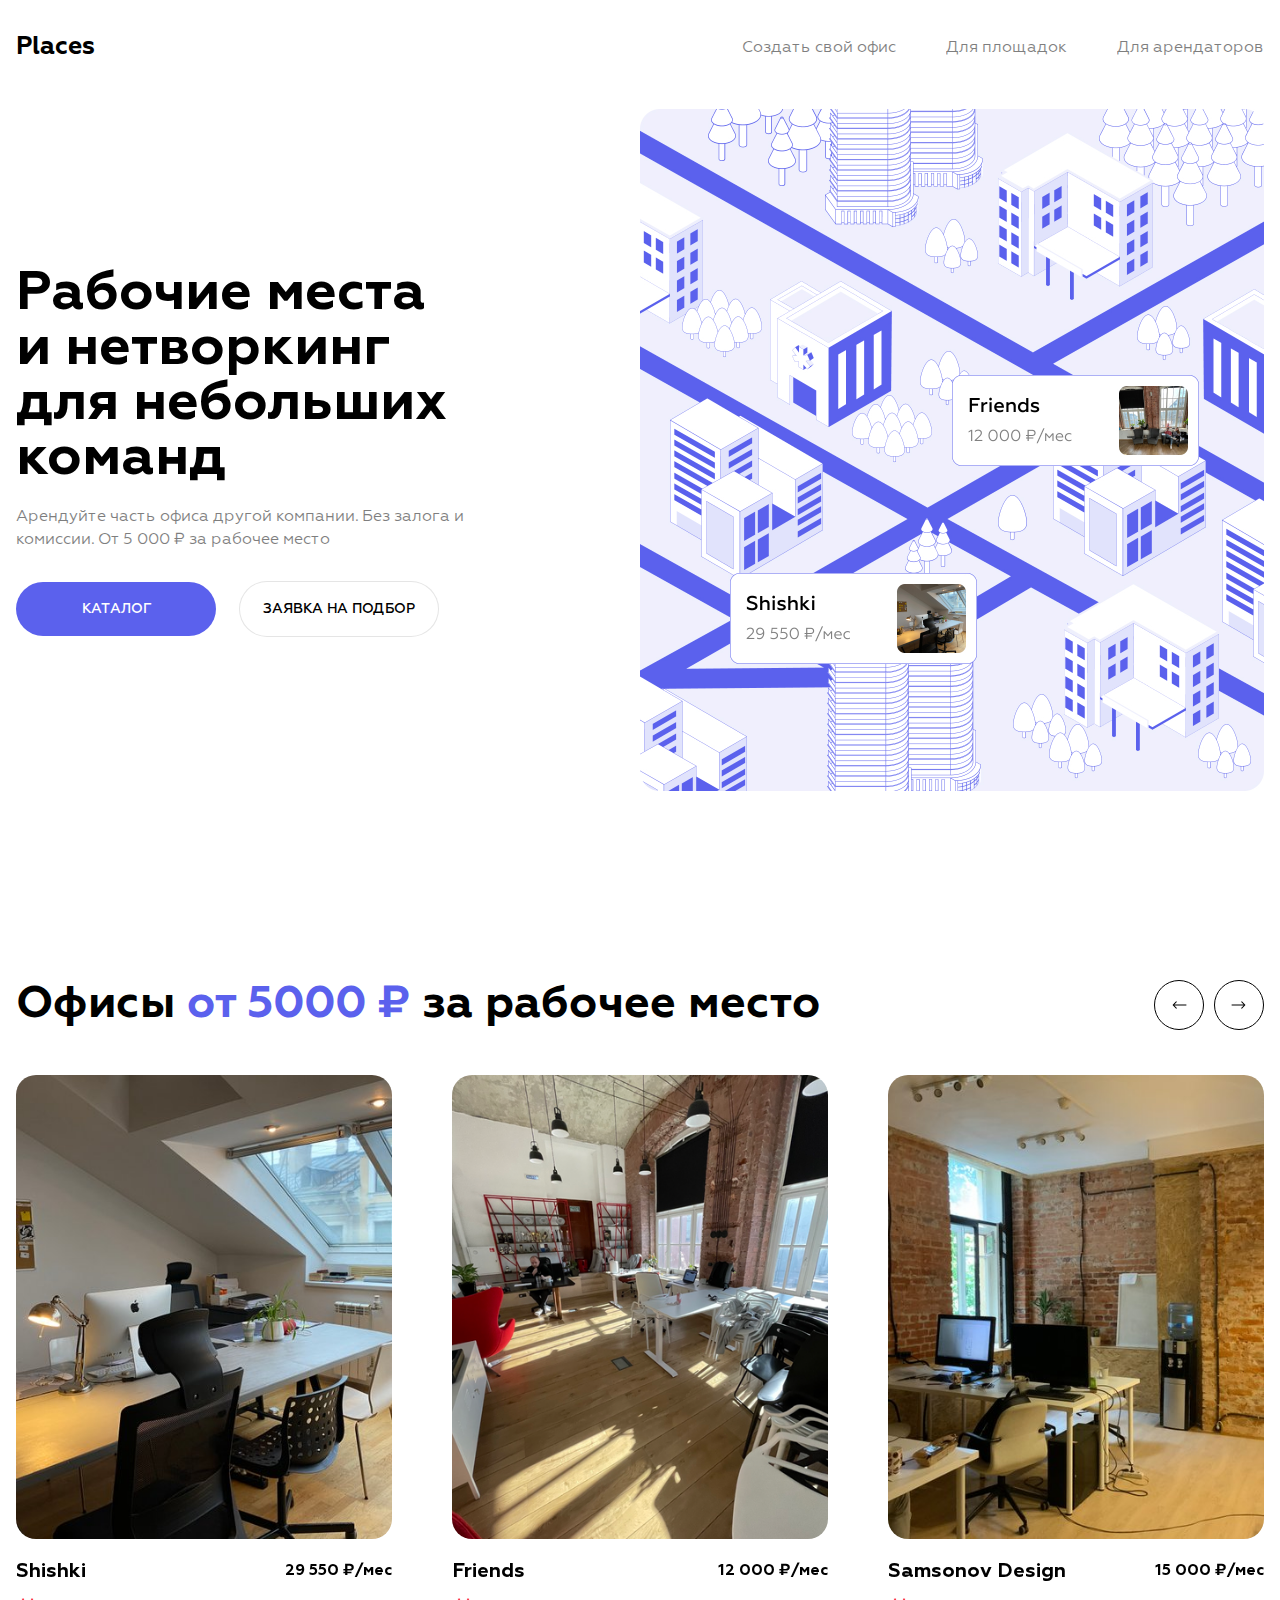
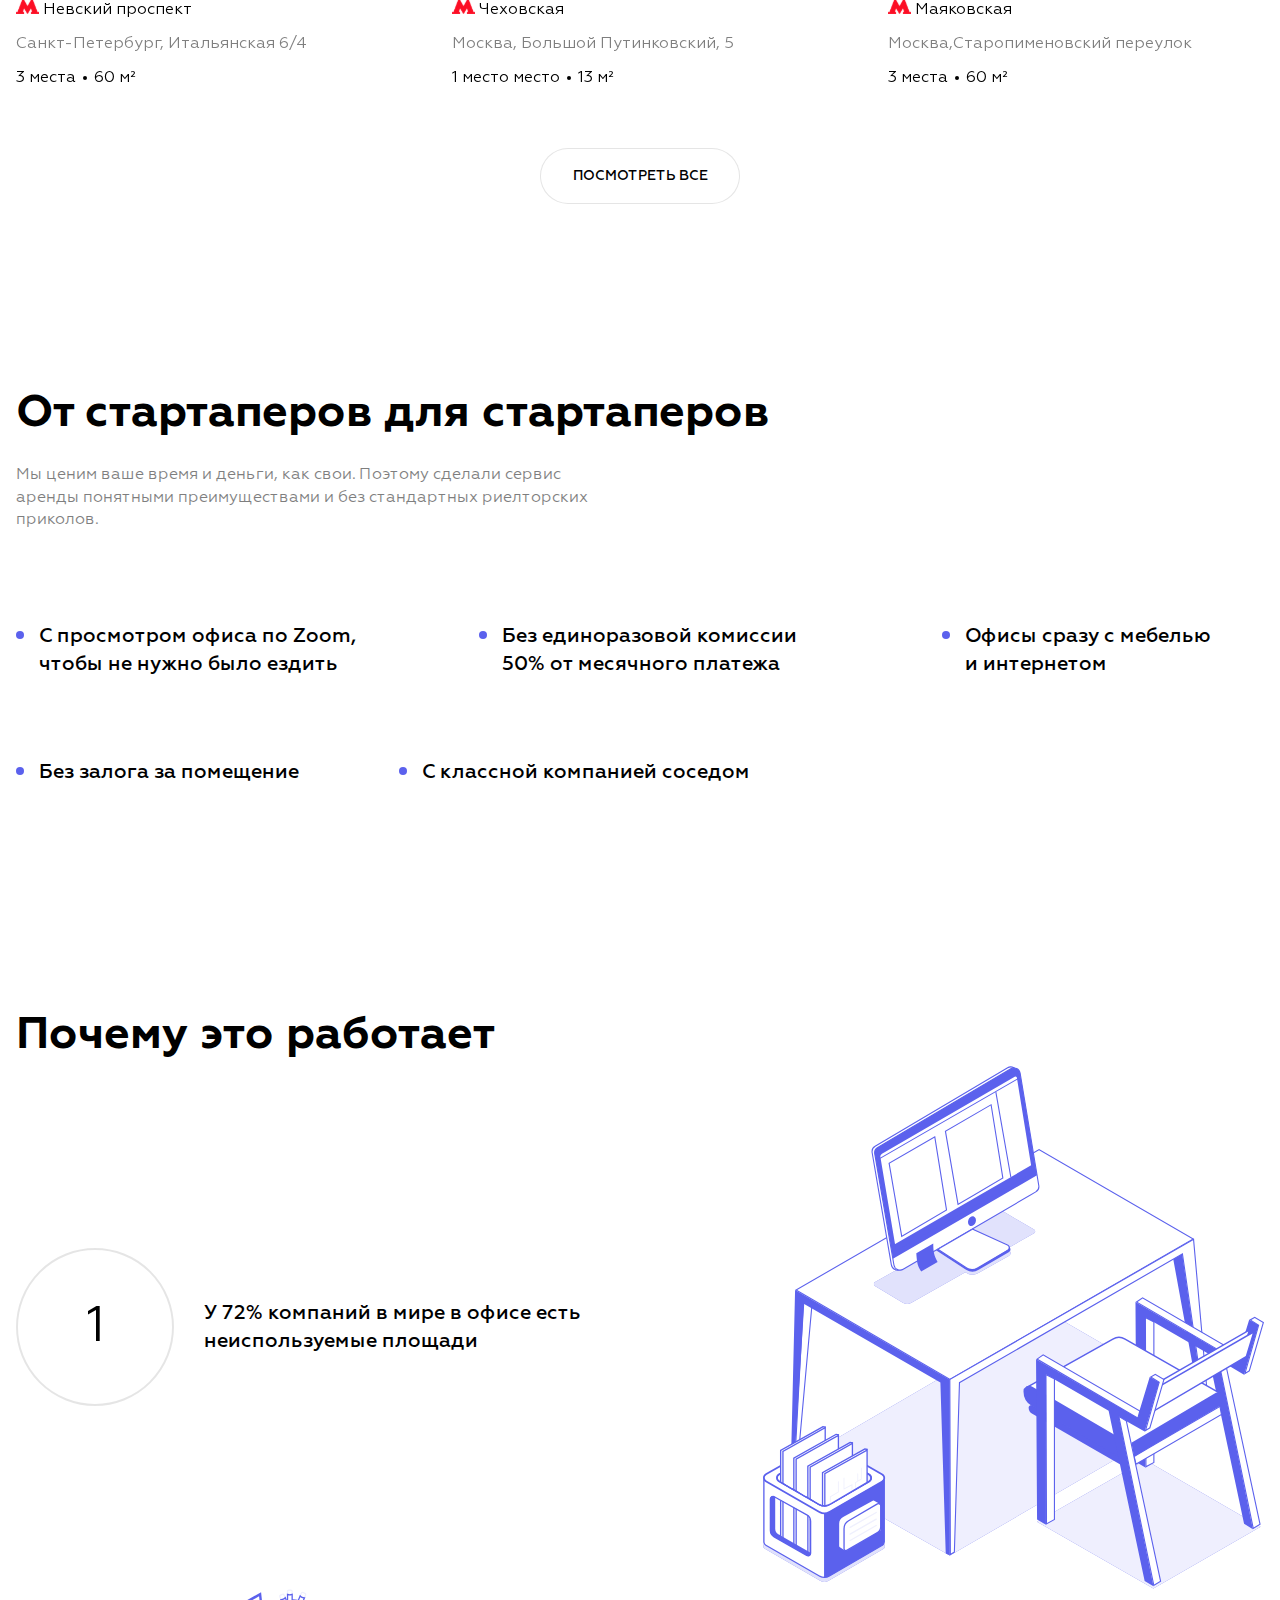
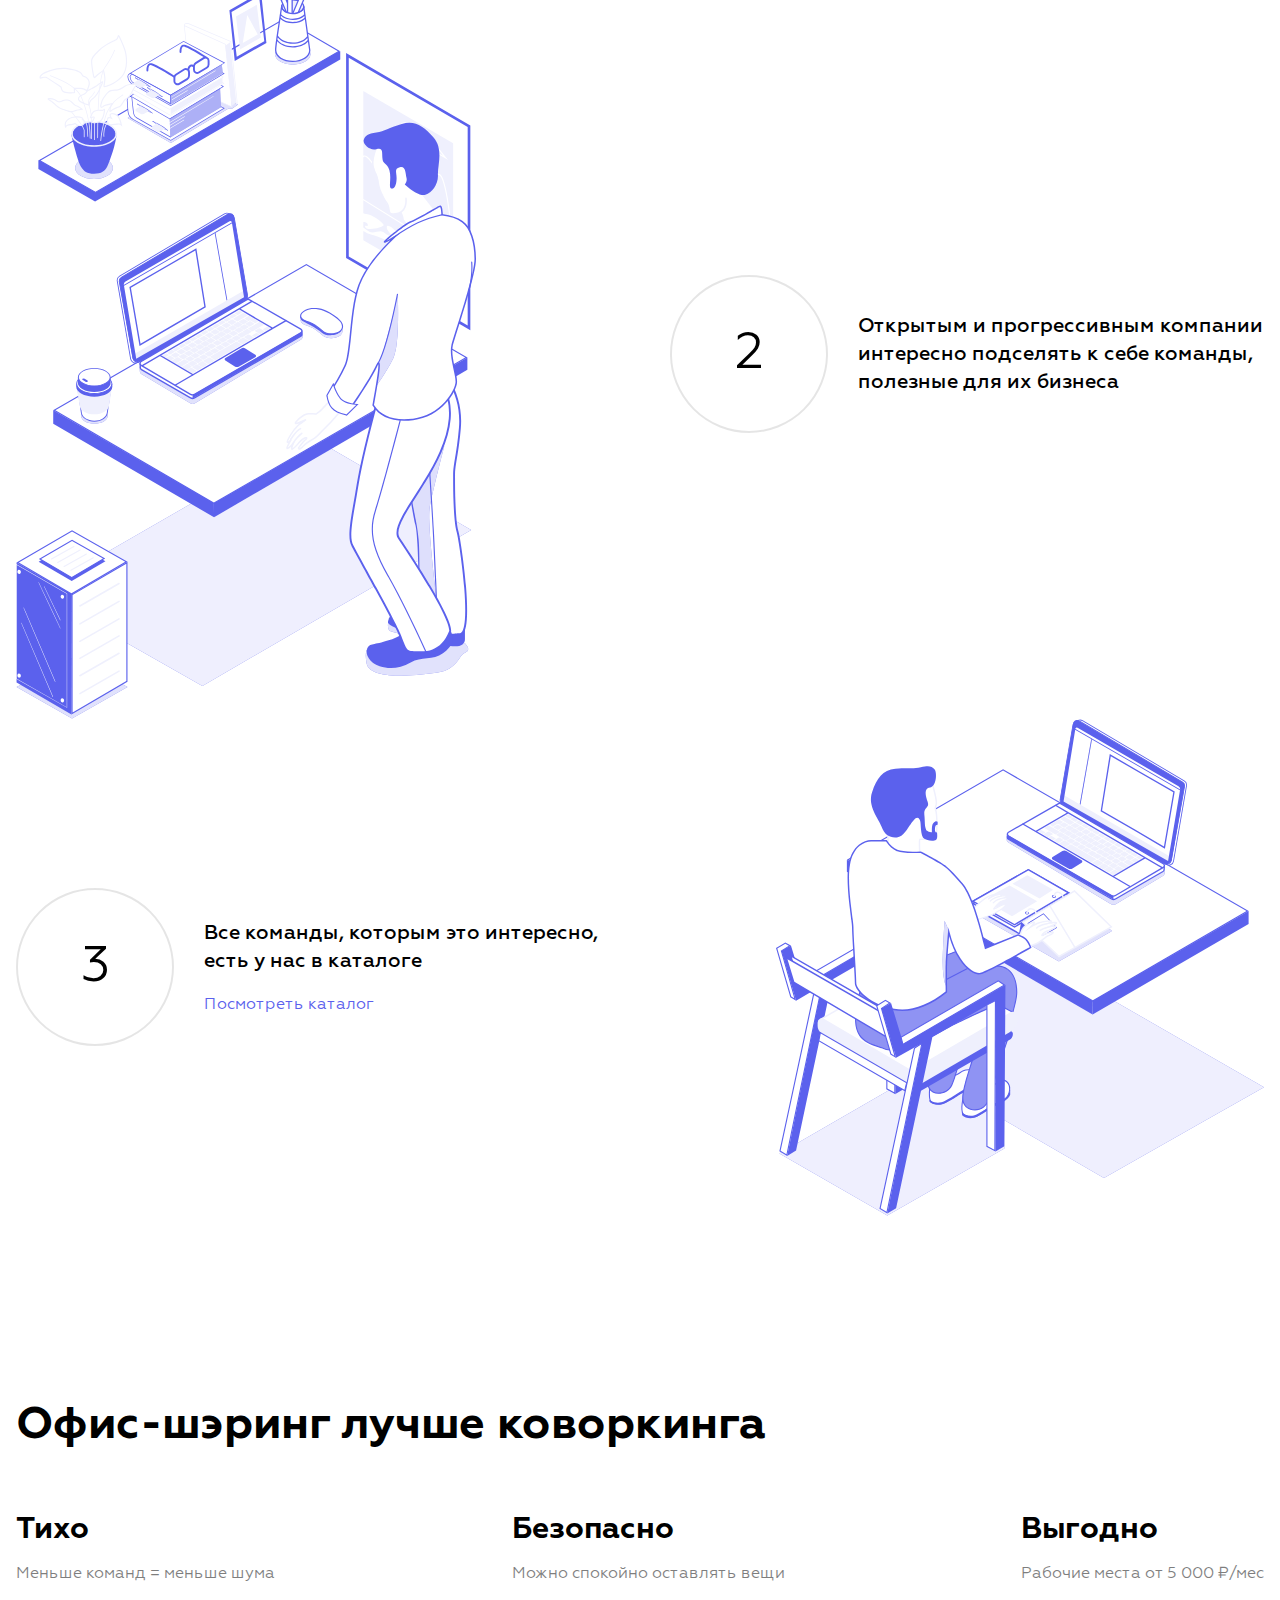
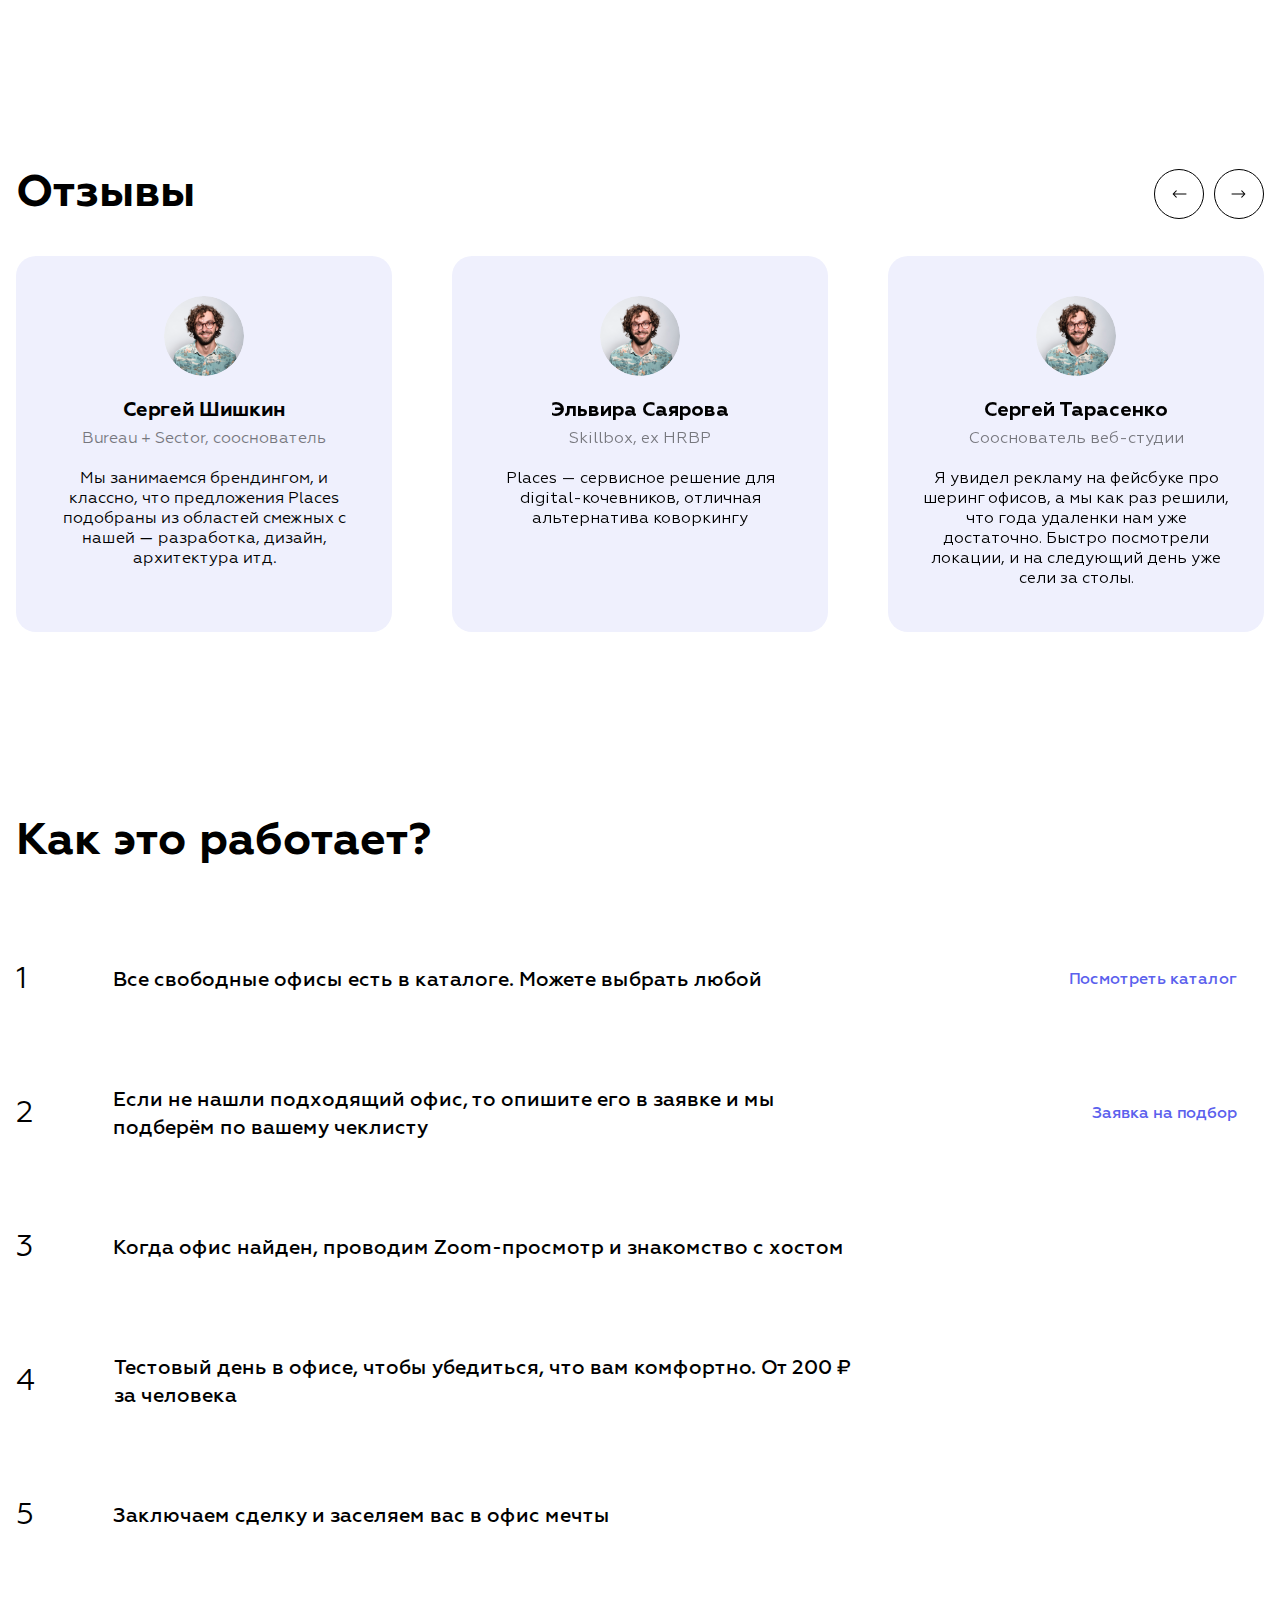
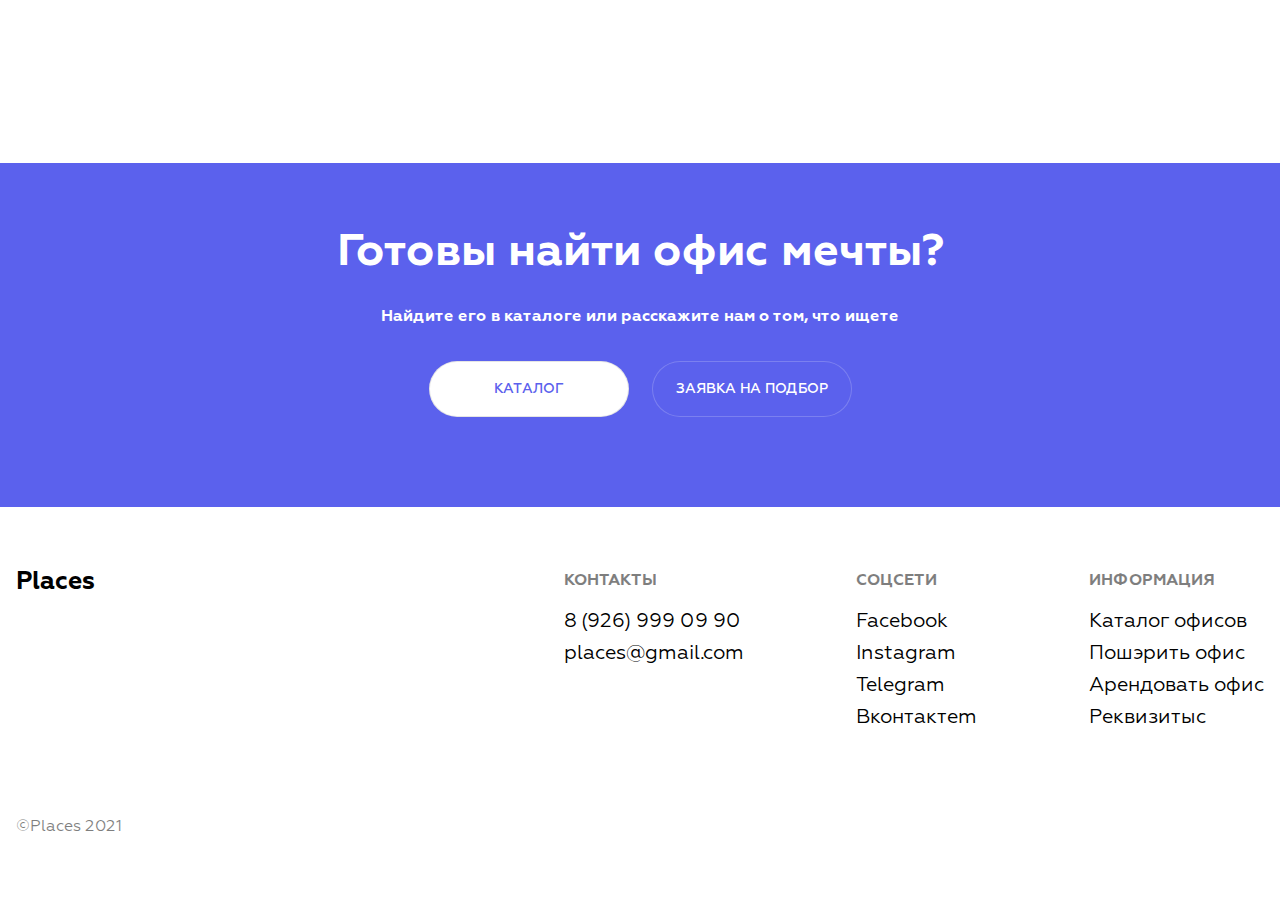
==== index.html @ 00d81f16 "first commit" ====
<!DOCTYPE html>
<html lang="ru">

<head>
  <meta charset="utf-8">
  <meta name="viewport" content="width=device-width, initial-scale=1, maximum-scale=1, minimal-ui">
  <meta http-equiv="X-UA-Compatible" content="IE=edge">
  <title>Places</title>
  <meta name="description" content="">
  <meta name="keywords" content="">
  <link href="css/main.css" rel="stylesheet" type="text/css">

</head>

<body>
  <div class="wrapper">
    <header class="header">
      <div class="container">
        <a href="/">
          <div class="logo">Places</div>
        </a>
        <nav class="nav">
          <ul class="nav__list">
            <li class="nav__item"><a href="/answers.html" class="nav__link">Создать свой офис</a></li>
            <li class="nav__item"><a href="#" class="nav__link">Для площадок</a></li>
            <li class="nav__item"><a href="#" class="nav__link">Для арендаторов</a></li>
          </ul>
        </nav>
      </div>
    </header>
    <main class="main">
      <section class="work-section">
        <div class="container">
          <div class="work-wrapp">
            <h2 class="section-title">
              Рабочие места
              и нетворкинг
              для небольших команд
            </h2>
            <p class="section-subtitle">
              Арендуйте часть офиса другой компании.
              Без залога и комиссии. От 5 000 ₽ за рабочее место
            </p>
            <div class="button-block">
              <a href="/" class="button">Каталог</a>
              <a href="/" class="button button_white">Заявка на подбор</a>

            </div>

          </div>
          <div class="wrapp-map">
            <img src="images/map.jpg" alt="" class="map"></div>
        </div>
      </section>
      <section class="slider-section">
        <div class="container">

          <div class="wrapp-title">
            <h2 class="section-title">
              Офисы <span class="colorBlue">от 5000 ₽</span> за рабочее место
            </h2>
            <div class="button-block">
              <div class="button-prev prev"><img src="images/sliderArrow.svg" alt=""></div>
              <div class="button-next next"><img src="images/sliderArrow.svg" alt=""></div>
            </div>
          </div>
          <div class="slider">
            <div class="swiper-container">
              <!-- Additional required wrapper -->
              <div class="swiper-wrapper">
                <!-- Slides -->
                <div class="swiper-slide">
                  <div class="office">
                    <a href="/" class="office__wrapp-img">
                      <span class="detail">Подробнее <img src="images/Arrow.svg" /></span>
                      <img src="images/office/shiski.jpg" alt="" class="office__img">
                    </a>
                    <div class="office__info">
                      <div class="office__title">Shishki</div>
                      <span class="office__price">
                        29 550 ₽/мес
                      </span>
                    </div>
                    <div class="office__metro"><img src="images/m.svg" alt="" class="office__m"> Невский
                      проспект </div>
                    <div class="office__street">Санкт-Петербург, Итальянская 6/4</div>
                    <div class="office__size">3 места<span class="dot"></span>60 м²</div>
                  </div>

                </div>
                <div class="swiper-slide">
                  <div class="office">
                    <a href="/" class="office__wrapp-img">
                      <span class="detail">Подробнее <img src="images/Arrow.svg" /></span>
                      <img src="images/office/friends.png" alt="" class="office__img"></a>
                    <div class="office__info">
                      <div class="office__title">Friends</div>
                      <span class="office__price">
                        12 000 ₽/мес
                      </span>
                    </div>
                    <div class="office__metro"><img src="images/m.svg" alt="" class="office__m"> Чеховская </div>
                    <div class="office__street">Москва, Большой Путинковский, 5</div>
                    <div class="office__size">1 место место<span class="dot"></span>13 м²</div>
                  </div>

                </div>
                <div class="swiper-slide">
                  <div class="office">
                    <a href="/" class="office__wrapp-img">
                      <span class="detail">Подробнее <img src="images/Arrow.svg" /></span>
                      <img src="images/office/Samsonov.jpg" alt="" class="office__img">
                    </a>
                    <div class="office__info">
                      <div class="office__title">Samsonov Design</div>
                      <span class="office__price">
                        15 000 ₽/мес
                      </span>
                    </div>
                    <div class="office__metro"><img src="images/m.svg" alt="" class="office__m"> Маяковская </div>
                    <div class="office__street">Москва,Старопименовский переулок</div>
                    <div class="office__size">3 места<span class="dot"></span>60 м²</div>
                  </div>

                </div>

                <div class="swiper-slide">
                  <div class="office">
                    <a href="/" class="office__wrapp-img">
                      <span class="detail">Подробнее <img src="images/Arrow.svg" /></span>
                      <img src="images/office/fish.jpg" alt="" class="office__img">
                    </a>
                    <div class="office__info">
                      <div class="office__title">Wonder fish</div>
                      <span class="office__price">
                        100 000 ₽/мес
                      </span>
                    </div>
                    <div class="office__metro"><img src="images/m.svg" alt="" class="office__m">Максистская</div>
                    <div class="office__street">Москва , Александра Солженицина, 14к1</div>
                    <div class="office__size">9 мест<span class="dot"></span></div>
                  </div>

                </div>
                <div class="swiper-slide">
                  <div class="office">
                    <a href="/" class="office__wrapp-img">
                      <span class="detail">Подробнее <img src="images/Arrow.svg" /></span>
                      <img src="images/office/finch.jpg" alt="" class="office__img">
                    </a>
                    <div class="office__info">
                      <div class="office__title">FINCH</div>
                      <span class="office__price">
                        15 000 мес ₽/мес
                      </span>
                    </div>
                    <div class="office__metro"><img src="images/m.svg" alt="" class="office__m"> Электозаводская</div>
                    <div class="office__street">Москва,Попов проезд 1 к 1</div>
                    <div class="office__size">13 мест<span class="dot"></span></div>
                  </div>

                </div>


              </div>


            </div>
          </div>
          <button class="button button_white">Поcмотреть все</button>
        </div>
      </section>
      <section class="startup-section">
        <div class="container">
          <h2 class="section-title">От стартаперов для стартаперов</h2>
          <p class="section-text">Мы ценим ваше время и деньги, как свои. Поэтому сделали сервис аренды
            понятными преимуществами и без стандартных риелторских приколов.</p>
          <ul class="list">
            <li class="item">С просмотром офиса по Zoom, чтобы не нужно было ездить</li>
            <li class="item">Без единоразовой комиссии
              50% от месячного платежа</li>
            <li class="item">Офисы сразу с мебелью<br>
              и интернетом</li>
            <li class="item">Без залога за помещение</li>
            <li class="item">С классной компанией соседом</li>
          </ul>
        </div>
      </section>
      <section class="why-section">
        <div class="container">
          <h2 class="section-title">Почему это работает</h2>
          <div class="content__block">
            <div class="content__wrapp-content">

              <div class="content__number">1</div>
              <p class="content__text">У 72% компаний в мире в офисе есть
                неиспользуемые площади</p>
            </div>
            <img src="images/illustration/illustration.svg" alt="" class="content__img">
          </div>
          <div class="content__block">
            <div class="content__wrapp-content">

              <div class="content__number">2</div>
              <p class="content__text">Открытым и прогрессивным компании интересно подселять к себе команды, полезные
                для
                их бизнеса</p>
            </div>

            <img src="images/illustration/illustration2.svg" alt="" class="content__img">
          </div>
          <div class="content__block">
            <div class="content__wrapp-content">

              <div class="content__number">3</div>
              <p class="content__text">Все команды, которым это интересно, есть у нас в каталоге</p>
              <a href="/" class="content__link">Посмотреть каталог</a>
            </div>
            <img src="images/illustration/illustration3.svg" alt="" class="content__img">
          </div>
      </section>
      <section class="advantages-section">
        <div class="container">
          <h2 class="section-title">
            Офис-шэринг лучше коворкинга
          </h2>
          <div class="wrapp-advantages">
            <div class="advantages">
              <h2 class="advantages__title">Тихо</h2>
              <p class="advantages__text">Меньше команд = меньше шума</p>
            </div>
            <div class="advantages">
              <h2 class="advantages__title">Безопасно</h2>
              <p class="advantages__text">Можно спокойно оставлять вещи</p>
            </div>
            <div class="advantages">
              <h2 class="advantages__title">Выгодно</h2>
              <p class="advantages__text">Рабочие места от 5 000 ₽/мес</p>
            </div>
          </div>


        </div>
      </section>
      <section class="reviews-section">
        <div class="container">
          <div class="wrapp-title">
            <h2 class="section-title">
              Отзывы
            </h2>
            <div class="slider-button">
              <button class="btn-prev prev">
                <img src="images/sliderArrow.svg" alt="">
              </button>
              <button class="btn-next next">
                <img src="images/sliderArrow.svg" alt="">
              </button>
            </div>
          </div>
          <div class="slider">
            <div class="swiper-container2">

              <div class="swiper-wrapper">
                <div class="swiper-slide">
                  <div class="reviews">
                    <div class="reviews__wrapp-logo">
                      <img src="images/reviews.png" alt="" class="reviews__logo">
                    </div>
                    <h3 class="reviews__name">Сергей Шишкин</h3>
                    <span class="reviews__position">Bureau + Sector, сооснователь</span>
                    <p class="reviews__text">Мы занимаемся брендингом, и классно, что предложения Places подобраны из
                      областей смежных с нашей — разработка, дизайн, архитектура итд. </p>
                  </div>
                </div>
                <div class="swiper-slide">
                  <div class="reviews">
                    <div class="reviews__wrapp-logo">
                      <img src="images/reviews.png" alt="" class="reviews__logo">
                    </div>
                    <h3 class="reviews__name">Эльвира Саярова</h3>
                    <span class="reviews__position">Skillbox, ex HRBP</span>
                    <p class="reviews__text">Places — cервисное решение для digital-кочевников, отличная альтернатива
                      коворкингу</p>
                  </div>
                </div>
                <div class="swiper-slide">
                  <div class="reviews">
                    <div class="reviews__wrapp-logo">
                      <img src="images/reviews.png" alt="" class="reviews__logo">
                    </div>
                    <h3 class="reviews__name">Сергей Тарасенко</h3>
                    <span class="reviews__position">Сооснователь веб-студии</span>
                    <p class="reviews__text">Я увидел рекламу на фейсбуке про шеринг офисов, а мы как раз решили, что
                      года удаленки нам уже достаточно. Быстро посмотрели локации, и на следующий день уже сели за
                      столы. </p>
                  </div>
                </div>
                <div class="swiper-slide">
                  <div class="reviews">
                    <div class="reviews__wrapp-logo">
                      <img src="images/reviews.png" alt="" class="reviews__logo">
                    </div>
                    <h3 class="reviews__name">Сергей Шишкин</h3>
                    <span class="reviews__position">Bureau + Sector, сооснователь</span>
                    <p class="reviews__text">Мы занимаемся брендингом, и классно, что предложения Places подобраны из
                      областей смежных с нашей — разработка, дизайн, архитектура итд. </p>
                  </div>
                </div>
                <div class="swiper-slide">
                  <div class="reviews">
                    <div class="reviews__wrapp-logo">
                      <img src="images/reviews.png" alt="" class="reviews__logo">
                    </div>
                    <h3 class="reviews__name">Эльвира Саярова</h3>
                    <span class="reviews__position">Skillbox, ex HRBP</span>
                    <p class="reviews__text">Places — cервисное решение для digital-кочевников, отличная альтернатива
                      коворкингу</p>
                  </div>
                </div>
                <div class="swiper-slide">
                  <div class="reviews">
                    <div class="reviews__wrapp-logo">
                      <img src="images/reviews.png" alt="" class="reviews__logo">
                    </div>
                    <h3 class="reviews__name">Сергей Тарасенко</h3>
                    <span class="reviews__position">Сооснователь веб-студии</span>
                    <p class="reviews__text">Я увидел рекламу на фейсбуке про шеринг офисов, а мы как раз решили, что
                      года удаленки нам уже достаточно. Быстро посмотрели локации, и на следующий день уже сели за
                      столы. </p>
                  </div>
                </div>

              </div>
            </div>
          </div>
        </div>
      </section>
      <section class="faq-section">
        <div class="container">
          <h2 class="section-title">
            Как это работает?
          </h2>
          <ul class="faq">
            <li class="faq__item">
              <span class="faq__number">1</span>
              <div class="faq__wrapp-title">
                <p class="faq__text">Все свободные офисы есть в каталоге. Можете выбрать любой</p>
                <a href="/" class="faq__link">Посмотреть каталог <img src="images/arrowblue.svg" alt=""
                    class="faq__arrow"></a>
              </div>
            </li>
            <li class="faq__item">
              <span class="faq__number">2</span>
              <div class="faq__wrapp-title">
                <p class="faq__text">Если не нашли подходящий офис, то опишите его в заявке и мы подберём по вашему
                  чеклисту </p>
                <a href="/" class="faq__link">Заявка на подбор<img src="images/arrowblue.svg" alt=""
                    class="faq__arrow"></a>
              </div>
            </li>
            <li class="faq__item">
              <span class="faq__number">3</span>
              <div class="faq__wrapp-title">
                <p class="faq__text">Когда офис найден, проводим Zoom-просмотр и знакомство с хостом</p>

              </div>
            </li>
            <li class="faq__item">
              <span class="faq__number">4</span>
              <div class="faq__wrapp-title">
                <p class="faq__text">Тестовый день в офисе, чтобы убедиться, что вам комфортно. От 200 ₽ за человека</p>

              </div>
            </li>
            <li class="faq__item">
              <span class="faq__number">5</span>
              <div class="faq__wrapp-title">
                <p class="faq__text">Заключаем сделку и заселяем вас в офис мечты</p>

              </div>
            </li>
          </ul>
        </div>
      </section>
      <section class="ready-section">
        <div class="container">
          <h2 class="section-title">Готовы найти офис мечты?</h2>
          <h3 class="section-subtitle">Найдите его в каталоге или расскажите нам о том, что ищете</h3>
          <div class="button-block">
            <a href="/" class="button button_white">Каталог</a>
            <a href="/" class="button button_blue">Заявка на подбор</a>
          </div>
        </div>
      </section>
    </main>
    <footer class="footer">
      <div class="container">
        <div class="footer-links">
          <a href="/" class="logo">Places</a>
          <div class="contact-block">
            <div class="contacts">
              <h2 class="contacts__title">контакты</h2>
              <ul class="contacts__list">
                <li class="contacts__item">
                  <a href="tel:89269990990" class="contacts__link">8 (926) 999 09 90</a>
                </li>
                <li class="contacts__item">
                  <a href="mailto:places@gmail.com" class="contacts__link">places@gmail.com</a>
                </li>
              </ul>
            </div>
            <div class="contacts">
              <h2 class="contacts__title">Соцсети</h2>
              <ul class="contacts__list">
                <li class="contacts__item">
                  <a href="/" class="contacts__link">Facebook</a>
                </li>
                <li class="contacts__item">
                  <a href="/" class="contacts__link">Instagram</a>
                </li>
                <li class="contacts__item">
                  <a href="/" class="contacts__link">Telegram</a>
                </li>
                <li class="contacts__item">
                  <a href="/" class="contacts__link">Вконтактеm</a>
                </li>
              </ul>
            </div>
            <div class="contacts">
              <h2 class="contacts__title">Информация</h2>
              <ul class="contacts__list">
                <li class="contacts__item">
                  <a href="/" class="contacts__link">Каталог офисов</a>
                </li>
                <li class="contacts__item">
                  <a href="/" class="contacts__link">Пошэрить офис</a>
                </li>
                <li class="contacts__item">
                  <a href="/" class="contacts__link">Арендовать офис</a>
                </li>
                <li class="contacts__item">
                  <a href="/" class="contacts__link">Реквизитыс</a>
                </li>
              </ul>
            </div>
          </div>

        </div>
        <div class="copi">©Places 2021</div>
      </div>
    </footer>



  </div>
  <script src="js/libs.js"></script>
  <script src="js/app.js"></script>
</body>

</html>
---- css/main.css ----
/*! normalize.css v8.0.0 | MIT License | github.com/necolas/normalize.css */

html{
  line-height:1.15;
  -webkit-text-size-adjust:100%;
}

body{
  margin:0;
}

h1{
  font-size:2em;
  margin:0.67em 0;
}

hr{
  box-sizing:content-box;
  height:0;
  overflow:visible;
}

pre{
  font-family:monospace, monospace;
  font-size:1em;
}

a{
  background-color:transparent;
}

abbr[title]{
  border-bottom:none;
  text-decoration:underline;
  -webkit-text-decoration:underline dotted;
  text-decoration:underline dotted;
}

b,
strong{
  font-weight:bolder;
}

code,
kbd,
samp{
  font-family:monospace, monospace;
  font-size:1em;
}

small{
  font-size:80%;
}

sub,
sup{
  font-size:75%;
  line-height:0;
  position:relative;
  vertical-align:baseline;
}

sub{
  bottom:-0.25em;
}

sup{
  top:-0.5em;
}

img{
  border-style:none;
}

button,
input,
optgroup,
select,
textarea{
  font-family:inherit;
  font-size:100%;
  line-height:1.15;
  margin:0;
}

button,
input{
  overflow:visible;
}

button,
select{
  text-transform:none;
}

button,
[type="button"],
[type="reset"],
[type="submit"]{
  -webkit-appearance:button;
}

button::-moz-focus-inner,
[type="button"]::-moz-focus-inner,
[type="reset"]::-moz-focus-inner,
[type="submit"]::-moz-focus-inner{
  border-style:none;
  padding:0;
}

button:-moz-focusring,
[type="button"]:-moz-focusring,
[type="reset"]:-moz-focusring,
[type="submit"]:-moz-focusring{
  outline:1px dotted ButtonText;
}

fieldset{
  padding:0.35em 0.75em 0.625em;
}

legend{
  box-sizing:border-box;
  color:inherit;
  display:table;
  max-width:100%;
  padding:0;
  white-space:normal;
}

progress{
  vertical-align:baseline;
}

textarea{
  overflow:auto;
}

[type="checkbox"],
[type="radio"]{
  box-sizing:border-box;
  padding:0;
}

[type="number"]::-webkit-inner-spin-button,
[type="number"]::-webkit-outer-spin-button{
  height:auto;
}

[type="search"]{
  -webkit-appearance:textfield;
  outline-offset:-2px;
}

[type="search"]::-webkit-search-decoration{
  -webkit-appearance:none;
}

::-webkit-file-upload-button{
  -webkit-appearance:button;
  font:inherit;
}

details{
  display:block;
}

summary{
  display:list-item;
}

template{
  display:none;
}

[hidden]{
  display:none;
}

@font-face{
  font-family:'Geometria';
  src:url("../fonts/Geometria-Heavy.eot");
  src:local("../fonts/Geometria Heavy"), local("Geometria-Heavy"), url("../fonts/Geometria-Heavy.eot?#iefix") format("embedded-opentype"), url("../fonts/Geometria-Heavy.woff") format("woff"), url("../fonts/Geometria-Heavy.ttf") format("truetype");
  font-weight:900;
  font-style:normal; }

@font-face{
  font-family:'Geometria';
  src:url("../fonts/Geometria-ExtraBoldItalic.eot");
  src:local("../fonts/Geometria ExtraBoldItalic"), local("Geometria-ExtraBoldItalic"), url("../fonts/Geometria-ExtraBoldItalic.eot?#iefix") format("embedded-opentype"), url("../fonts/Geometria-ExtraBoldItalic.woff") format("woff"), url("../fonts/Geometria-ExtraBoldItalic.ttf") format("truetype");
  font-weight:800;
  font-style:italic; }

@font-face{
  font-family:'Geometria';
  src:url("../fonts/Geometria-Medium.eot");
  src:local("../fonts/Geometria Medium"), local("Geometria-Medium"), url("../fonts/Geometria-Medium.eot?#iefix") format("embedded-opentype"), url("../fonts/Geometria-Medium.woff") format("woff"), url("../fonts/Geometria-Medium.ttf") format("truetype");
  font-weight:500;
  font-style:normal; }

@font-face{
  font-family:'Geometria';
  src:url("../fonts/Geometria.eot");
  src:local("../fonts/Geometria"), url("../fonts/Geometria.eot?#iefix") format("embedded-opentype"), url("../fonts/Geometria.woff") format("woff"), url("../fonts/Geometria.ttf") format("truetype");
  font-weight:normal;
  font-style:normal; }

@font-face{
  font-family:'Geometria';
  src:url("../fonts/Geometria-Bold.eot");
  src:local("../fonts/Geometria Bold"), local("Geometria-Bold"), url("../fonts/Geometria-Bold.eot?#iefix") format("embedded-opentype"), url("../fonts/Geometria-Bold.woff") format("woff"), url("../fonts/Geometria-Bold.ttf") format("truetype");
  font-weight:bold;
  font-style:normal; }

@font-face{
  font-family:'Geometria';
  src:url("../fonts/Geometria-ExtraBold.eot");
  src:local("../fonts/Geometria ExtraBold"), local("Geometria-ExtraBold"), url("../fonts/Geometria-ExtraBold.eot?#iefix") format("embedded-opentype"), url("../fonts/Geometria-ExtraBold.woff") format("woff"), url("../fonts/Geometria-ExtraBold.ttf") format("truetype");
  font-weight:800;
  font-style:normal; }

@font-face{
  font-family:'Geometria';
  src:url("../fonts/Geometria-Light.eot");
  src:local("../fonts/Geometria Light"), local("Geometria-Light"), url("../fonts/Geometria-Light.eot?#iefix") format("embedded-opentype"), url("../fonts/Geometria-Light.woff") format("woff"), url("../fonts/Geometria-Light.ttf") format("truetype");
  font-weight:300;
  font-style:normal; }

html,
body,
div,
span,
h1,
h2,
h3,
h4,
h5,
h6,
p,
em,
img,
strong,
sub,
sup,
b,
u,
i,
dl,
dt,
dd,
ol,
ul,
li,
fieldset,
form,
label,
table,
tbody,
tfoot,
thead,
tr,
th,
td,
article,
aside,
canvas,
details,
figcaption,
figure,
footer,
header,
hgroup,
menu,
nav,
section,
summary,
time,
mark,
audio,
video{
  margin:0;
  padding:0;
  border:0;
  outline:0;
  vertical-align:baseline;
  background:transparent; }

*{
  text-decoration:none;
  list-style:none;
  box-sizing:border-box; }

html{
  font-size:10px; }

body{
  font-family:'Geometria';
  font-weight:normal;
  font-style:normal;
  color:#000000; }

a{
  text-decoration:none;
  display:inline-block;
  cursor:pointer;
  -webkit-transition:all .3s ease-in-out;
  transition:all .3s ease-in-out; }

a:hover,
a:active,
a:focus{
  text-decoration:none; }

input{
  border:none;
  background-color:transparent;
  outline:none;
  -webkit-appearance:none; }

input::-webkit-outer-spin-button,
input::-webkit-inner-spin-button{
  -webkit-appearance:none;
  margin:0; }

textarea{
  resize:vertical;
  border:none;
  background-color:transparent;
  outline:none;
  -webkit-appearance:none; }

button{
  cursor:pointer;
  border:none;
  background-color:transparent;
  -webkit-transition:all 0.3s ease-in-out;
  transition:all 0.3s ease-in-out;
  outline:none;
  -webkit-appearance:none; }

.wrapper{
  width:100%;
  position:relative;
  overflow:hidden; }

.container{
  max-width:1278px;
  width:100%;
  margin:0 auto;
  padding:0 15px; }

.section-title{
  font-size:45px;
  line-height:134%;
  font-weight:700; }

@media screen and (max-width: 768px){
    .section-title{
      font-size:35px; } }

@media screen and (max-width: 576px){
    .section-title{
      font-size:25px; } }

.prev{
  display:-webkit-box;
  display:flex;
  -webkit-box-align:center;
  align-items:center;
  -webkit-box-pack:center;
  justify-content:center;
  width:50px;
  height:50px;
  border:1px solid #000000;
  box-sizing:border-box;
  border-radius:50%;
  margin-right:10px;
  cursor:pointer; }

.next{
  display:-webkit-box;
  display:flex;
  -webkit-box-align:center;
  align-items:center;
  -webkit-box-pack:center;
  justify-content:center;
  width:50px;
  height:50px;
  border:1px solid #000000;
  -webkit-transform:rotate(180deg);
  -ms-transform:rotate(180deg);
  transform:rotate(180deg);
  box-sizing:border-box;
  border-radius:50%;
  cursor:pointer; }

.button{
  text-align:center;
  font-size:1.4rem;
  line-height:130%;
  text-transform:uppercase;
  color:#FFFFFF;
  font-weight:500;
  background:#5B61ED;
  border-radius:40px;
  box-sizing:border-box;
  max-width:200px;
  padding:18px 10px;
  width:100%; }

.button_white{
    border:1px solid rgba(0, 0, 0, 0.1);
    color:#000000;
    background:#FFFFFF; }

.button_blue{
    border:1px solid rgba(255, 255, 255, 0.2); }

.tabs-block .row{
  display:-webkit-box;
  display:flex;
  -webkit-box-align:center;
  align-items:center;
  min-height:120px;
  border-bottom:1px solid rgba(0, 0, 0, 0.1); }

.tabs-block .row:first-child{
    border-top:1px solid rgba(0, 0, 0, 0.1); }

.tabs-block .col1{
  font-weight:500;
  padding-left:10px;
  width:10%;
  font-size:30px;
  line-height:28px; }

.tabs-block .col2{
  font-weight:500;
  width:30%;
  font-size:20px;
  line-height:28px; }

.tabs-block .col3{
  width:44%;
  font-size:16px;
  line-height:140%;
  color:rgba(0, 0, 0, 0.5); }

.footer{
  padding:60px 0; }

.footer .footer-links{
    display:-webkit-box;
    display:flex;
    -webkit-box-pack:justify;
    justify-content:space-between;
    margin-bottom:80px; }

.footer .contact-block{
    max-width:700px;
    width:100%;
    display:-webkit-box;
    display:flex;
    -webkit-box-pack:justify;
    justify-content:space-between; }

.footer .logo{
    font-weight:bold;
    font-size:25px;
    line-height:31px;
    color:#000000; }

.footer .contacts__title{
    text-transform:uppercase;
    font-size:16px;
    line-height:28px;
    opacity:0.5;
    margin-bottom:10px; }

.footer .contacts__link{
    font-size:20px;
    line-height:160%;
    color:#000000; }

.footer .copi{
    font-size:16px;
    line-height:28px;
    opacity:0.5; }

.header{
  padding:32px 0 46px; }

.header .container{
    display:-webkit-box;
    display:flex;
    -webkit-box-pack:justify;
    justify-content:space-between;
    -webkit-box-align:center;
    align-items:center; }

.header .logo{
    font-weight:bold;
    font-size:2.5rem;
    line-height:31px;
    display:-webkit-box;
    display:flex;
    -webkit-box-align:center;
    align-items:center;
    color:#000000; }

.header .nav__list{
    display:-webkit-box;
    display:flex; }

.header .nav__item{
    margin-right:50px; }

.header .nav__item:last-child{
      margin-right:0; }

.header .nav__link{
    font-weight:normal;
    font-size:1.6rem;
    line-height:20px;
    display:-webkit-box;
    display:flex;
    -webkit-box-align:center;
    align-items:center;
    color:#000000;
    opacity:0.5; }

.advantages-section{
  margin:180px 0; }

.advantages-section .section-title{
    margin-bottom:60px; }

.advantages-section .wrapp-advantages{
    margin:-10px;
    display:-webkit-box;
    display:flex;
    -webkit-box-pack:justify;
    justify-content:space-between;
    flex-wrap:wrap; }

.advantages-section .logo{
    width:100%; }

.advantages-section .advantages{
    margin:10px; }

.advantages-section .advantages__title{
      font-size:3rem;
      line-height:28px;
      margin-bottom:20px; }

.advantages-section .advantages__text{
      font-size:16px;
      line-height:20px;
      opacity:0.5; }

.choice-section .section-title{
  margin-bottom:40px; }

.choice-section .choice-wrapp{
  display:-webkit-box;
  display:flex;
  -webkit-box-pack:justify;
  justify-content:space-between; }

.choice-section .choice-block{
  max-width:596px;
  width:100%;
  padding:36px 10px 51px;
  background:#EFF0FD;
  border-radius:20px;
  margin-right:20px; }

.choice-section .choice-block:last-child{
    margin-right:0; }

.choice-section .choice{
  text-align:center;
  max-width:309px;
  margin:0 auto; }

.choice-section .choice__wrapp-img{
    display:-webkit-box;
    display:flex;
    -webkit-box-align:end;
    align-items:flex-end;
    -webkit-box-pack:center;
    justify-content:center;
    min-height:130px;
    margin-bottom:30px; }

.choice-section .choice__title{
    font-size:30px;
    line-height:28px;
    margin-bottom:20px; }

.choice-section .choice__text{
    font-size:16px;
    line-height:140%; }

.confidence-section .section-title{
  margin-bottom:40px; }

.confidence-section .wrapp-content{
  margin:-10px;
  display:-webkit-box;
  display:flex;
  -webkit-box-pack:justify;
  justify-content:space-between;
  flex-wrap:wrap; }

.confidence-section .confidence{
  width:376px;
  height:93px;
  display:-webkit-box;
  display:flex;
  -webkit-box-pack:center;
  justify-content:center;
  -webkit-box-align:center;
  align-items:center;
  background:#EFF0FD;
  border-radius:20px;
  margin:10px; }

.faq-section{
  margin:180px 0 233px; }

.faq-section .section-title{
    margin-bottom:93px; }

.faq-section .faq__item{
    display:-webkit-box;
    display:flex;
    -webkit-box-align:center;
    align-items:center;
    margin-bottom:92px; }

.faq-section .faq__item:last-child{
      margin-bottom:0; }

.faq-section .faq__number{
    min-width:17px;
    display:block;
    font-size:30px;
    line-height:28px;
    margin-right:80px; }

.faq-section .faq__wrapp-title{
    width:100%;
    display:-webkit-box;
    display:flex;
    -webkit-box-pack:justify;
    justify-content:space-between; }

.faq-section .faq__text{
    font-weight:500;
    font-size:20px;
    line-height:28px;
    max-width:763px; }

.faq-section .faq__link{
    display:-webkit-box;
    display:flex;
    -webkit-box-align:center;
    align-items:center;
    font-weight:500;
    font-size:16px;
    line-height:20px;
    text-align:center;
    color:#5B61ED; }

.faq-section .faq__link:hover > .faq__arrow{
      opacity:1; }

.faq-section .faq__arrow{
    opacity:0;
    margin:4px 0 0 8px;
    -webkit-transition:opacity .5s;
    transition:opacity .5s; }

.form-section{
  padding:60px 0;
  background:#5B61ED; }

.form-section .section-title{
    margin:0 auto;
    text-align:center;
    margin-bottom:50px;
    color:#FFFFFF;
    max-width:1091px; }

.form-section .form{
    text-align:center; }

.form-section .form__input{
      background:rgba(255, 255, 255, 0.1);
      border-radius:30px;
      max-width:310px;
      width:100%;
      height:55px;
      padding-left:20px;
      font-size:16px;
      line-height:28px;
      margin-right:20px;
      color:#FFFFFF; }

.form-section .form__input::-webkit-input-placeholder{
        color:#FFFFFF;
        opacity:0.5; }

.form-section .form__input:-ms-input-placeholder{
        color:#FFFFFF;
        opacity:0.5; }

.form-section .form__input::-ms-input-placeholder{
        color:#FFFFFF;
        opacity:0.5; }

.form-section .form__input::placeholder{
        color:#FFFFFF;
        opacity:0.5; }

.form-section .form__submit{
      color:#5B61ED; }

.ready-section{
  background-color:#5B61ED;
  padding:60px 0; }

.ready-section .section-title{
    color:#FFFFFF;
    text-align:center;
    margin-bottom:20px; }

.ready-section .section-subtitle{
    text-align:center;
    font-size:16px;
    line-height:28px;
    color:#FFFFFF;
    margin-bottom:30px; }

.ready-section .button-block{
    text-align:center;
    margin-bottom:30px; }

.ready-section .button_white{
    color:#5B61ED;
    margin-right:20px; }

.reviews-section{
  margin:180px 0; }

.reviews-section .swiper-slide{
    max-width:376px; }

.reviews-section .swiper-container2{
    overflow:hidden; }

.reviews-section .wrapp-title{
    display:-webkit-box;
    display:flex;
    -webkit-box-align:center;
    align-items:center;
    -webkit-box-pack:justify;
    justify-content:space-between;
    margin-bottom:32px; }

.reviews-section .slider-button{
    display:-webkit-box;
    display:flex; }

.reviews-section .reviews{
    text-align:center;
    padding:40px 30px 20px;
    background:#EFF0FD;
    border-radius:20px;
    min-height:376px; }

.reviews-section .reviews__wrapp-logo{
      width:80px;
      height:80px;
      overflow:hidden;
      border-radius:50%;
      margin:0 auto;
      margin-bottom:20px; }

.reviews-section .reviews__logo{
      width:100%; }

.reviews-section .reviews__name{
      font-size:20px;
      margin-bottom:5px;
      line-height:28px; }

.reviews-section .reviews__position{
      display:block;
      font-size:16px;
      line-height:20px;
      opacity:0.5;
      margin-bottom:20px; }

.reviews-section .reviews__text{
      font-size:16px;
      line-height:20px; }

.safety-section{
  margin:180px 0; }

.safety-section .section-title{
    margin-bottom:20px; }

.safety-section .section-subtitle{
    font-size:16px;
    line-height:140%;
    color:rgba(0, 0, 0, 0.5);
    margin-bottom:50px; }

.safety-section .safety-wrapp{
    display:-webkit-box;
    display:flex;
    flex-wrap:wrap; }

.safety-section .safety{
    display:-webkit-box;
    display:flex;
    -webkit-box-align:center;
    align-items:center;
    margin-right:30px;
    margin-bottom:50px; }

.safety-section .safety__number{
      display:-webkit-box;
      display:flex;
      -webkit-box-pack:center;
      justify-content:center;
      -webkit-box-align:center;
      align-items:center;
      width:158px;
      height:158px;
      border:2px solid rgba(0, 0, 0, 0.1);
      border-radius:50%;
      font-size:50px;
      line-height:28px;
      margin-right:23px; }

.safety-section .safety__text{
      font-weight:700;
      font-size:20px;
      line-height:28px;
      max-width:406px; }

.service-section .service{
  display:-webkit-box;
  display:flex;
  -webkit-box-align:center;
  align-items:center;
  -webkit-box-pack:justify;
  justify-content:space-between; }

.service-section .section-title{
  font-weight:bold;
  font-size:5.5rem;
  line-height:100%;
  margin-bottom:20px; }

.service-section .section-subtitle{
  font-size:16px;
  line-height:140%;
  color:rgba(0, 0, 0, 0.5);
  margin-bottom:20px; }

.service-section .list{
  margin-bottom:30px; }

.service-section .item{
  position:relative;
  font-size:20px;
  line-height:28px;
  font-weight:500;
  margin-bottom:20px;
  padding-left:23px; }

.service-section .item:before{
    position:absolute;
    left:0;
    top:50%;
    -webkit-transform:translateY(-50%);
    -ms-transform:translateY(-50%);
    transform:translateY(-50%);
    content:"";
    width:8px;
    height:8px;
    background:#5B61ED;
    border-radius:50%; }

.service-section .item:last-child{
    margin-bottom:0; }

.service-section .button{
  max-width:251px;
  font-size:14px;
  line-height:130%; }

.slider-section{
  margin:180px 0; }

.slider-section .wrapp-title{
    display:-webkit-box;
    display:flex;
    -webkit-box-align:center;
    align-items:center;
    -webkit-box-pack:justify;
    justify-content:space-between;
    margin-bottom:40px; }

.slider-section .button-block{
    display:-webkit-box;
    display:flex;
    -webkit-box-pack:justify;
    justify-content:space-between;
    -webkit-box-align:center;
    align-items:center; }

.slider-section .office{
    max-width:376px; }

.slider-section .office__wrapp-img{
      position:relative;
      border-radius:20px;
      overflow:hidden;
      display:-webkit-box;
      display:flex;
      -webkit-box-align:center;
      align-items:center;
      -webkit-box-pack:center;
      justify-content:center;
      margin-bottom:20px;
      -webkit-transition:all 3s;
      transition:all 3s; }

.slider-section .office__wrapp-img:before{
        position:absolute;
        content:'';
        width:100%;
        height:100%;
        opacity:0;
        background-color:#000000;
        -webkit-transition:all 0.5s;
        transition:all 0.5s; }

.slider-section .office__wrapp-img:hover:before{
        opacity:0.6; }

.slider-section .office__info{
      display:-webkit-box;
      display:flex;
      -webkit-box-pack:justify;
      justify-content:space-between;
      -webkit-box-align:center;
      align-items:center;
      margin-bottom:14px; }

.slider-section .office__img{
      width:100%; }

.slider-section .office__title{
      font-weight:bold;
      font-size:20px;
      line-height:25px; }

.slider-section .office__price{
      font-weight:bold;
      font-size:16px;
      line-height:25px; }

.slider-section .office__metro{
      font-size:16px;
      line-height:20px;
      margin-bottom:14px; }

.slider-section .office__street{
      font-size:16px;
      line-height:20px;
      opacity:0.5;
      margin-bottom:14px; }

.slider-section .office__size{
      display:-webkit-box;
      display:flex;
      -webkit-box-align:center;
      align-items:center;
      font-size:16px;
      line-height:20px; }

.slider-section .office__wrapp-img:hover > .detail{
    opacity:1; }

.slider-section .detail{
    opacity:0;
    display:-webkit-box;
    display:flex;
    -webkit-box-align:center;
    align-items:center;
    position:absolute;
    font-weight:500;
    font-size:16px;
    line-height:20px;
    color:#FFFFFF;
    -webkit-transition:all 0.5s;
    transition:all 0.5s; }

.slider-section .detail img{
      margin:2px 0 0 8px; }

.slider-section .dot{
    display:block;
    width:4px;
    height:4px;
    border-radius:50%;
    margin:0 7px;
    background:#000000; }

.slider-section .slider{
    margin-bottom:60px; }

.slider-section .button{
    display:block;
    margin:0 auto; }

.colorBlue{
  color:#5B61ED; }

.startup-section .section-title{
  margin-bottom:20px; }

.startup-section .section-text{
  font-size:16px;
  line-height:140%;
  opacity:0.5;
  max-width:603px;
  margin-bottom:50px; }

.startup-section .list{
  display:-webkit-box;
  display:flex;
  flex-wrap:wrap;
  margin:0 -50px; }

.startup-section .item{
  position:relative;
  font-weight:500;
  font-size:20px;
  line-height:28px;
  color:#000000;
  box-sizing:border-box;
  max-width:363px;
  padding-left:23px;
  margin:40px 50px; }

.startup-section .item:before{
    position:absolute;
    content:'';
    width:8px;
    height:8px;
    border-radius:50%;
    left:0;
    top:9px;
    background-color:#5B61ED; }

.tabs-section{
  margin:180px 0; }

.tabs-section .wrapp-title{
    display:-webkit-box;
    display:flex;
    -webkit-box-pack:justify;
    justify-content:space-between;
    -webkit-box-align:center;
    align-items:center;
    margin-bottom:50px; }

.tabs-section .btn-block-tab{
    max-width:440px;
    width:100%;
    display:-webkit-box;
    display:flex;
    -webkit-box-align:center;
    align-items:center; }

.tabs-section .button{
    border:1px solid rgba(0, 0, 0, 0.1);
    color:#000000;
    background:#FFFFFF;
    max-width:200px;
    width:100%; }

.tabs-section .button:last-child{
      margin-left:20px; }

.tabs-section .button_active{
    color:#FFFFFF;
    background:#5B61ED; }

.tabs-section .wrapp-tabs{
    position:relative; }

.tabs-section .tabs-block{
    position:absolute;
    opacity:0;
    top:0;
    z-index:-1; }

.tabs-section .active-tab{
    position:relative;
    opacity:1;
    z-index:1; }

.why-section{
  margin:180px 0; }

.why-section .content__wrapp-content{
    position:relative;
    padding-left:188px;
    -webkit-box-ordinal-group:3;
    order:2; }

.why-section .content__number{
    left:0;
    top:50%;
    -webkit-transform:translateY(-50%);
    -ms-transform:translateY(-50%);
    transform:translateY(-50%);
    position:absolute;
    display:-webkit-box;
    display:flex;
    -webkit-box-pack:center;
    justify-content:center;
    -webkit-box-align:center;
    align-items:center;
    width:158px;
    height:158px;
    border:2px solid rgba(0, 0, 0, 0.1);
    box-sizing:border-box;
    border-radius:50%;
    font-size:5rem;
    line-height:28px; }

.why-section .content__text{
    max-width:406px;
    font-weight:500;
    font-size:20px;
    line-height:28px;
    -webkit-box-ordinal-group:3;
    order:2; }

.why-section .content__link{
    font-size:16px;
    line-height:20px;
    color:#5B61ED;
    margin-top:20px; }

.why-section .content__img{
    -webkit-box-ordinal-group:2;
    order:1;
    max-width:508px; }

.why-section .content__block{
    display:-webkit-box;
    display:flex;
    -webkit-box-pack:justify;
    justify-content:space-between;
    -webkit-box-align:center;
    align-items:center; }

.why-section .content__block:nth-child(2n) > .content__wrapp-content{
      -webkit-box-ordinal-group:2;
      order:1; }

.why-section .content__block:nth-child(2n) > .content__img{
      -webkit-box-ordinal-group:3;
      order:2; }

.why-share-section{
  margin:180px 0; }

.why-share-section .section-title{
    margin-bottom:20px; }

.why-share-section .section-text{
    font-size:16px;
    line-height:140%;
    color:rgba(0, 0, 0, 0.5);
    margin-bottom:40px; }

.work-section .container{
  display:-webkit-box;
  display:flex;
  -webkit-box-align:center;
  align-items:center;
  -webkit-box-pack:justify;
  justify-content:space-between; }

.work-section .work-wrapp{
  max-width:455px; }

.work-section .section-title{
  font-weight:bold;
  font-size:5.5rem;
  line-height:100%;
  color:#000000;
  margin-bottom:20px; }

.work-section .section-subtitle{
  font-size:1.6rem;
  line-height:140%;
  color:#000000;
  opacity:0.5;
  margin-bottom:30px; }

.work-section .button{
  margin-right:20px; }

.work-section .button:last-child{
    margin-right:0; }

.work-section .wrapp-map{
  max-width:624px; }

.work-section .map{
  width:100%; }

.swiper-container{
  margin:0 auto;
  position:relative;
  overflow:hidden;
  list-style:none;
  padding:0;
  z-index:1; }

.swiper-container-no-flexbox .swiper-slide{
  float:left; }

.swiper-container-vertical > .swiper-wrapper{
  -webkit-box-orient:vertical;
  -webkit-box-direction:normal;
  flex-direction:column; }

.swiper-wrapper{
  position:relative;
  width:100%;
  height:100%;
  z-index:1;
  display:-webkit-box;
  display:flex;
  -webkit-transition-property:-webkit-transform;
  transition-property:-webkit-transform;
  transition-property:transform;
  transition-property:transform, -webkit-transform;
  transition-property:transform,-webkit-transform;
  box-sizing:content-box; }

.swiper-container-android .swiper-slide, .swiper-wrapper{
  -webkit-transform:translate3d(0, 0, 0);
  transform:translate3d(0, 0, 0); }

.swiper-container-multirow > .swiper-wrapper{
  flex-wrap:wrap; }

.swiper-container-free-mode > .swiper-wrapper{
  -webkit-transition-timing-function:ease-out;
  transition-timing-function:ease-out;
  margin:0 auto; }

.swiper-slide{
  flex-shrink:0;
  width:100%;
  height:100%;
  position:relative;
  -webkit-transition-property:-webkit-transform;
  transition-property:-webkit-transform;
  transition-property:transform;
  transition-property:transform, -webkit-transform;
  transition-property:transform,-webkit-transform; }

.swiper-slide-invisible-blank{
  visibility:hidden; }

.swiper-container-autoheight, .swiper-container-autoheight .swiper-slide{
  height:auto; }

.swiper-container-autoheight .swiper-wrapper{
  -webkit-box-align:start;
  align-items:flex-start;
  -webkit-transition-property:height,-webkit-transform;
  transition-property:height,-webkit-transform;
  transition-property:transform,height;
  transition-property:transform,height,-webkit-transform; }

.swiper-container-3d{
  -webkit-perspective:1200px;
  perspective:1200px; }

.swiper-container-3d .swiper-cube-shadow, .swiper-container-3d .swiper-slide, .swiper-container-3d .swiper-slide-shadow-bottom, .swiper-container-3d .swiper-slide-shadow-left, .swiper-container-3d .swiper-slide-shadow-right, .swiper-container-3d .swiper-slide-shadow-top, .swiper-container-3d .swiper-wrapper{
  -webkit-transform-style:preserve-3d;
  transform-style:preserve-3d; }

.swiper-container-3d .swiper-slide-shadow-bottom, .swiper-container-3d .swiper-slide-shadow-left, .swiper-container-3d .swiper-slide-shadow-right, .swiper-container-3d .swiper-slide-shadow-top{
  position:absolute;
  left:0;
  top:0;
  width:100%;
  height:100%;
  pointer-events:none;
  z-index:10; }

.swiper-container-3d .swiper-slide-shadow-left{
  background-image:-webkit-gradient(linear, right top, left top, from(rgba(0, 0, 0, 0.5)), to(rgba(0, 0, 0, 0)));
  background-image:-webkit-linear-gradient(right, rgba(0, 0, 0, 0.5), rgba(0, 0, 0, 0));
  background-image:linear-gradient(to left, rgba(0, 0, 0, 0.5), rgba(0, 0, 0, 0)); }

.swiper-container-3d .swiper-slide-shadow-right{
  background-image:-webkit-gradient(linear, left top, right top, from(rgba(0, 0, 0, 0.5)), to(rgba(0, 0, 0, 0)));
  background-image:-webkit-linear-gradient(left, rgba(0, 0, 0, 0.5), rgba(0, 0, 0, 0));
  background-image:linear-gradient(to right, rgba(0, 0, 0, 0.5), rgba(0, 0, 0, 0)); }

.swiper-container-3d .swiper-slide-shadow-top{
  background-image:-webkit-gradient(linear, left bottom, left top, from(rgba(0, 0, 0, 0.5)), to(rgba(0, 0, 0, 0)));
  background-image:-webkit-linear-gradient(bottom, rgba(0, 0, 0, 0.5), rgba(0, 0, 0, 0));
  background-image:linear-gradient(to top, rgba(0, 0, 0, 0.5), rgba(0, 0, 0, 0)); }

.swiper-container-3d .swiper-slide-shadow-bottom{
  background-image:-webkit-gradient(linear, left top, left bottom, from(rgba(0, 0, 0, 0.5)), to(rgba(0, 0, 0, 0)));
  background-image:-webkit-linear-gradient(top, rgba(0, 0, 0, 0.5), rgba(0, 0, 0, 0));
  background-image:linear-gradient(to bottom, rgba(0, 0, 0, 0.5), rgba(0, 0, 0, 0)); }

.swiper-container-wp8-horizontal, .swiper-container-wp8-horizontal > .swiper-wrapper{
  touch-action:pan-y; }

.swiper-container-wp8-vertical, .swiper-container-wp8-vertical > .swiper-wrapper{
  touch-action:pan-x; }

.swiper-button-next, .swiper-button-prev{
  position:absolute;
  top:50%;
  width:27px;
  height:44px;
  margin-top:-22px;
  z-index:10;
  cursor:pointer;
  background-size:27px 44px;
  background-position:center;
  background-repeat:no-repeat; }

.swiper-button-next.swiper-button-disabled, .swiper-button-prev.swiper-button-disabled{
  opacity:.35;
  cursor:auto;
  pointer-events:none; }

.swiper-button-prev, .swiper-container-rtl .swiper-button-next{
  background-image:url("data:image/svg+xml;charset=utf-8,%3Csvg%20xmlns%3D'http%3A%2F%2Fwww.w3.org%2F2000%2Fsvg'%20viewBox%3D'0%200%2027%2044'%3E%3Cpath%20d%3D'M0%2C22L22%2C0l2.1%2C2.1L4.2%2C22l19.9%2C19.9L22%2C44L0%2C22L0%2C22L0%2C22z'%20fill%3D'%23007aff'%2F%3E%3C%2Fsvg%3E");
  left:10px;
  right:auto; }

.swiper-button-next, .swiper-container-rtl .swiper-button-prev{
  background-image:url("data:image/svg+xml;charset=utf-8,%3Csvg%20xmlns%3D'http%3A%2F%2Fwww.w3.org%2F2000%2Fsvg'%20viewBox%3D'0%200%2027%2044'%3E%3Cpath%20d%3D'M27%2C22L27%2C22L5%2C44l-2.1-2.1L22.8%2C22L2.9%2C2.1L5%2C0L27%2C22L27%2C22z'%20fill%3D'%23007aff'%2F%3E%3C%2Fsvg%3E");
  right:10px;
  left:auto; }

.swiper-button-prev.swiper-button-white, .swiper-container-rtl .swiper-button-next.swiper-button-white{
  background-image:url("data:image/svg+xml;charset=utf-8,%3Csvg%20xmlns%3D'http%3A%2F%2Fwww.w3.org%2F2000%2Fsvg'%20viewBox%3D'0%200%2027%2044'%3E%3Cpath%20d%3D'M0%2C22L22%2C0l2.1%2C2.1L4.2%2C22l19.9%2C19.9L22%2C44L0%2C22L0%2C22L0%2C22z'%20fill%3D'%23ffffff'%2F%3E%3C%2Fsvg%3E"); }

.swiper-button-next.swiper-button-white, .swiper-container-rtl .swiper-button-prev.swiper-button-white{
  background-image:url("data:image/svg+xml;charset=utf-8,%3Csvg%20xmlns%3D'http%3A%2F%2Fwww.w3.org%2F2000%2Fsvg'%20viewBox%3D'0%200%2027%2044'%3E%3Cpath%20d%3D'M27%2C22L27%2C22L5%2C44l-2.1-2.1L22.8%2C22L2.9%2C2.1L5%2C0L27%2C22L27%2C22z'%20fill%3D'%23ffffff'%2F%3E%3C%2Fsvg%3E"); }

.swiper-button-prev.swiper-button-black, .swiper-container-rtl .swiper-button-next.swiper-button-black{
  background-image:url("data:image/svg+xml;charset=utf-8,%3Csvg%20xmlns%3D'http%3A%2F%2Fwww.w3.org%2F2000%2Fsvg'%20viewBox%3D'0%200%2027%2044'%3E%3Cpath%20d%3D'M0%2C22L22%2C0l2.1%2C2.1L4.2%2C22l19.9%2C19.9L22%2C44L0%2C22L0%2C22L0%2C22z'%20fill%3D'%23000000'%2F%3E%3C%2Fsvg%3E"); }

.swiper-button-next.swiper-button-black, .swiper-container-rtl .swiper-button-prev.swiper-button-black{
  background-image:url("data:image/svg+xml;charset=utf-8,%3Csvg%20xmlns%3D'http%3A%2F%2Fwww.w3.org%2F2000%2Fsvg'%20viewBox%3D'0%200%2027%2044'%3E%3Cpath%20d%3D'M27%2C22L27%2C22L5%2C44l-2.1-2.1L22.8%2C22L2.9%2C2.1L5%2C0L27%2C22L27%2C22z'%20fill%3D'%23000000'%2F%3E%3C%2Fsvg%3E"); }

.swiper-button-lock{
  display:none; }

.swiper-pagination{
  position:absolute;
  text-align:center;
  -webkit-transition:.3s opacity;
  transition:.3s opacity;
  -webkit-transform:translate3d(0, 0, 0);
  transform:translate3d(0, 0, 0);
  z-index:10; }

.swiper-pagination.swiper-pagination-hidden{
  opacity:0; }

.swiper-container-horizontal > .swiper-pagination-bullets, .swiper-pagination-custom, .swiper-pagination-fraction{
  bottom:10px;
  left:0;
  width:100%; }

.swiper-pagination-bullets-dynamic{
  overflow:hidden;
  font-size:0; }

.swiper-pagination-bullets-dynamic .swiper-pagination-bullet{
  -webkit-transform:scale(0.33);
  -ms-transform:scale(0.33);
  transform:scale(0.33);
  position:relative; }

.swiper-pagination-bullets-dynamic .swiper-pagination-bullet-active{
  -webkit-transform:scale(1);
  -ms-transform:scale(1);
  transform:scale(1); }

.swiper-pagination-bullets-dynamic .swiper-pagination-bullet-active-main{
  -webkit-transform:scale(1);
  -ms-transform:scale(1);
  transform:scale(1); }

.swiper-pagination-bullets-dynamic .swiper-pagination-bullet-active-prev{
  -webkit-transform:scale(0.66);
  -ms-transform:scale(0.66);
  transform:scale(0.66); }

.swiper-pagination-bullets-dynamic .swiper-pagination-bullet-active-prev-prev{
  -webkit-transform:scale(0.33);
  -ms-transform:scale(0.33);
  transform:scale(0.33); }

.swiper-pagination-bullets-dynamic .swiper-pagination-bullet-active-next{
  -webkit-transform:scale(0.66);
  -ms-transform:scale(0.66);
  transform:scale(0.66); }

.swiper-pagination-bullets-dynamic .swiper-pagination-bullet-active-next-next{
  -webkit-transform:scale(0.33);
  -ms-transform:scale(0.33);
  transform:scale(0.33); }

.swiper-pagination-bullet{
  width:8px;
  height:8px;
  display:inline-block;
  border-radius:100%;
  background:#000;
  opacity:.2; }

button.swiper-pagination-bullet{
  border:none;
  margin:0;
  padding:0;
  box-shadow:none;
  -webkit-appearance:none;
  -moz-appearance:none;
  appearance:none; }

.swiper-pagination-clickable .swiper-pagination-bullet{
  cursor:pointer; }

.swiper-pagination-bullet-active{
  opacity:1;
  background:#007aff; }

.swiper-container-vertical > .swiper-pagination-bullets{
  right:10px;
  top:50%;
  -webkit-transform:translate3d(0, -50%, 0);
  transform:translate3d(0, -50%, 0); }

.swiper-container-vertical > .swiper-pagination-bullets .swiper-pagination-bullet{
  margin:6px 0;
  display:block; }

.swiper-container-vertical > .swiper-pagination-bullets.swiper-pagination-bullets-dynamic{
  top:50%;
  -webkit-transform:translateY(-50%);
  -ms-transform:translateY(-50%);
  transform:translateY(-50%);
  width:8px; }

.swiper-container-vertical > .swiper-pagination-bullets.swiper-pagination-bullets-dynamic .swiper-pagination-bullet{
  display:inline-block;
  -webkit-transition:.2s top,.2s -webkit-transform;
  transition:.2s top,.2s -webkit-transform;
  -webkit-transition:.2s transform,.2s top;
  transition:.2s transform,.2s top;
  -webkit-transition:.2s transform,.2s top,.2s -webkit-transform;
  transition:.2s transform,.2s top,.2s -webkit-transform; }

.swiper-container-horizontal > .swiper-pagination-bullets .swiper-pagination-bullet{
  margin:0 4px; }

.swiper-container-horizontal > .swiper-pagination-bullets.swiper-pagination-bullets-dynamic{
  left:50%;
  -webkit-transform:translateX(-50%);
  -ms-transform:translateX(-50%);
  transform:translateX(-50%);
  white-space:nowrap; }

.swiper-container-horizontal > .swiper-pagination-bullets.swiper-pagination-bullets-dynamic .swiper-pagination-bullet{
  -webkit-transition:.2s left,.2s -webkit-transform;
  transition:.2s left,.2s -webkit-transform;
  -webkit-transition:.2s transform,.2s left;
  transition:.2s transform,.2s left;
  -webkit-transition:.2s transform,.2s left,.2s -webkit-transform;
  transition:.2s transform,.2s left,.2s -webkit-transform; }

.swiper-container-horizontal.swiper-container-rtl > .swiper-pagination-bullets-dynamic .swiper-pagination-bullet{
  -webkit-transition:.2s right,.2s -webkit-transform;
  transition:.2s right,.2s -webkit-transform;
  -webkit-transition:.2s transform,.2s right;
  transition:.2s transform,.2s right;
  -webkit-transition:.2s transform,.2s right,.2s -webkit-transform;
  transition:.2s transform,.2s right,.2s -webkit-transform; }

.swiper-pagination-progressbar{
  background:rgba(0, 0, 0, 0.25);
  position:absolute; }

.swiper-pagination-progressbar .swiper-pagination-progressbar-fill{
  background:#007aff;
  position:absolute;
  left:0;
  top:0;
  width:100%;
  height:100%;
  -webkit-transform:scale(0);
  -ms-transform:scale(0);
  transform:scale(0);
  -webkit-transform-origin:left top;
  -ms-transform-origin:left top;
  transform-origin:left top; }

.swiper-container-rtl .swiper-pagination-progressbar .swiper-pagination-progressbar-fill{
  -webkit-transform-origin:right top;
  -ms-transform-origin:right top;
  transform-origin:right top; }

.swiper-container-horizontal > .swiper-pagination-progressbar, .swiper-container-vertical > .swiper-pagination-progressbar.swiper-pagination-progressbar-opposite{
  width:100%;
  height:4px;
  left:0;
  top:0; }

.swiper-container-horizontal > .swiper-pagination-progressbar.swiper-pagination-progressbar-opposite, .swiper-container-vertical > .swiper-pagination-progressbar{
  width:4px;
  height:100%;
  left:0;
  top:0; }

.swiper-pagination-white .swiper-pagination-bullet-active{
  background:#fff; }

.swiper-pagination-progressbar.swiper-pagination-white{
  background:rgba(255, 255, 255, 0.25); }

.swiper-pagination-progressbar.swiper-pagination-white .swiper-pagination-progressbar-fill{
  background:#fff; }

.swiper-pagination-black .swiper-pagination-bullet-active{
  background:#000; }

.swiper-pagination-progressbar.swiper-pagination-black{
  background:rgba(0, 0, 0, 0.25); }

.swiper-pagination-progressbar.swiper-pagination-black .swiper-pagination-progressbar-fill{
  background:#000; }

.swiper-pagination-lock{
  display:none; }

.swiper-scrollbar{
  border-radius:10px;
  position:relative;
  -ms-touch-action:none;
  background:rgba(0, 0, 0, 0.1); }

.swiper-container-horizontal > .swiper-scrollbar{
  position:absolute;
  left:1%;
  bottom:3px;
  z-index:50;
  height:5px;
  width:98%; }

.swiper-container-vertical > .swiper-scrollbar{
  position:absolute;
  right:3px;
  top:1%;
  z-index:50;
  width:5px;
  height:98%; }

.swiper-scrollbar-drag{
  height:100%;
  width:100%;
  position:relative;
  background:rgba(0, 0, 0, 0.5);
  border-radius:10px;
  left:0;
  top:0; }

.swiper-scrollbar-cursor-drag{
  cursor:move; }

.swiper-scrollbar-lock{
  display:none; }

.swiper-zoom-container{
  width:100%;
  height:100%;
  display:-webkit-box;
  display:flex;
  -webkit-box-pack:center;
  justify-content:center;
  -webkit-box-align:center;
  align-items:center;
  text-align:center; }

.swiper-zoom-container > canvas, .swiper-zoom-container > img, .swiper-zoom-container > svg{
  max-width:100%;
  max-height:100%;
  -o-object-fit:contain;
  object-fit:contain; }

.swiper-slide-zoomed{
  cursor:move; }

.swiper-lazy-preloader{
  width:42px;
  height:42px;
  position:absolute;
  left:50%;
  top:50%;
  margin-left:-21px;
  margin-top:-21px;
  z-index:10;
  -webkit-transform-origin:50%;
  -ms-transform-origin:50%;
  transform-origin:50%;
  -webkit-animation:swiper-preloader-spin 1s steps(12, end) infinite;
  animation:swiper-preloader-spin 1s steps(12, end) infinite; }

.swiper-lazy-preloader:after{
  display:block;
  content:'';
  width:100%;
  height:100%;
  background-image:url("data:image/svg+xml;charset=utf-8,%3Csvg%20viewBox%3D'0%200%20120%20120'%20xmlns%3D'http%3A%2F%2Fwww.w3.org%2F2000%2Fsvg'%20xmlns%3Axlink%3D'http%3A%2F%2Fwww.w3.org%2F1999%2Fxlink'%3E%3Cdefs%3E%3Cline%20id%3D'l'%20x1%3D'60'%20x2%3D'60'%20y1%3D'7'%20y2%3D'27'%20stroke%3D'%236c6c6c'%20stroke-width%3D'11'%20stroke-linecap%3D'round'%2F%3E%3C%2Fdefs%3E%3Cg%3E%3Cuse%20xlink%3Ahref%3D'%23l'%20opacity%3D'.27'%2F%3E%3Cuse%20xlink%3Ahref%3D'%23l'%20opacity%3D'.27'%20transform%3D'rotate(30%2060%2C60)'%2F%3E%3Cuse%20xlink%3Ahref%3D'%23l'%20opacity%3D'.27'%20transform%3D'rotate(60%2060%2C60)'%2F%3E%3Cuse%20xlink%3Ahref%3D'%23l'%20opacity%3D'.27'%20transform%3D'rotate(90%2060%2C60)'%2F%3E%3Cuse%20xlink%3Ahref%3D'%23l'%20opacity%3D'.27'%20transform%3D'rotate(120%2060%2C60)'%2F%3E%3Cuse%20xlink%3Ahref%3D'%23l'%20opacity%3D'.27'%20transform%3D'rotate(150%2060%2C60)'%2F%3E%3Cuse%20xlink%3Ahref%3D'%23l'%20opacity%3D'.37'%20transform%3D'rotate(180%2060%2C60)'%2F%3E%3Cuse%20xlink%3Ahref%3D'%23l'%20opacity%3D'.46'%20transform%3D'rotate(210%2060%2C60)'%2F%3E%3Cuse%20xlink%3Ahref%3D'%23l'%20opacity%3D'.56'%20transform%3D'rotate(240%2060%2C60)'%2F%3E%3Cuse%20xlink%3Ahref%3D'%23l'%20opacity%3D'.66'%20transform%3D'rotate(270%2060%2C60)'%2F%3E%3Cuse%20xlink%3Ahref%3D'%23l'%20opacity%3D'.75'%20transform%3D'rotate(300%2060%2C60)'%2F%3E%3Cuse%20xlink%3Ahref%3D'%23l'%20opacity%3D'.85'%20transform%3D'rotate(330%2060%2C60)'%2F%3E%3C%2Fg%3E%3C%2Fsvg%3E");
  background-position:50%;
  background-size:100%;
  background-repeat:no-repeat; }

.swiper-lazy-preloader-white:after{
  background-image:url("data:image/svg+xml;charset=utf-8,%3Csvg%20viewBox%3D'0%200%20120%20120'%20xmlns%3D'http%3A%2F%2Fwww.w3.org%2F2000%2Fsvg'%20xmlns%3Axlink%3D'http%3A%2F%2Fwww.w3.org%2F1999%2Fxlink'%3E%3Cdefs%3E%3Cline%20id%3D'l'%20x1%3D'60'%20x2%3D'60'%20y1%3D'7'%20y2%3D'27'%20stroke%3D'%23fff'%20stroke-width%3D'11'%20stroke-linecap%3D'round'%2F%3E%3C%2Fdefs%3E%3Cg%3E%3Cuse%20xlink%3Ahref%3D'%23l'%20opacity%3D'.27'%2F%3E%3Cuse%20xlink%3Ahref%3D'%23l'%20opacity%3D'.27'%20transform%3D'rotate(30%2060%2C60)'%2F%3E%3Cuse%20xlink%3Ahref%3D'%23l'%20opacity%3D'.27'%20transform%3D'rotate(60%2060%2C60)'%2F%3E%3Cuse%20xlink%3Ahref%3D'%23l'%20opacity%3D'.27'%20transform%3D'rotate(90%2060%2C60)'%2F%3E%3Cuse%20xlink%3Ahref%3D'%23l'%20opacity%3D'.27'%20transform%3D'rotate(120%2060%2C60)'%2F%3E%3Cuse%20xlink%3Ahref%3D'%23l'%20opacity%3D'.27'%20transform%3D'rotate(150%2060%2C60)'%2F%3E%3Cuse%20xlink%3Ahref%3D'%23l'%20opacity%3D'.37'%20transform%3D'rotate(180%2060%2C60)'%2F%3E%3Cuse%20xlink%3Ahref%3D'%23l'%20opacity%3D'.46'%20transform%3D'rotate(210%2060%2C60)'%2F%3E%3Cuse%20xlink%3Ahref%3D'%23l'%20opacity%3D'.56'%20transform%3D'rotate(240%2060%2C60)'%2F%3E%3Cuse%20xlink%3Ahref%3D'%23l'%20opacity%3D'.66'%20transform%3D'rotate(270%2060%2C60)'%2F%3E%3Cuse%20xlink%3Ahref%3D'%23l'%20opacity%3D'.75'%20transform%3D'rotate(300%2060%2C60)'%2F%3E%3Cuse%20xlink%3Ahref%3D'%23l'%20opacity%3D'.85'%20transform%3D'rotate(330%2060%2C60)'%2F%3E%3C%2Fg%3E%3C%2Fsvg%3E"); }

@-webkit-keyframes swiper-preloader-spin{
  100%{
    -webkit-transform:rotate(360deg);
    transform:rotate(360deg); } }

@keyframes swiper-preloader-spin{
  100%{
    -webkit-transform:rotate(360deg);
    transform:rotate(360deg); } }

.swiper-container .swiper-notification{
  position:absolute;
  left:0;
  top:0;
  pointer-events:none;
  opacity:0;
  z-index:-1000; }

.swiper-container-fade.swiper-container-free-mode .swiper-slide{
  -webkit-transition-timing-function:ease-out;
  transition-timing-function:ease-out; }

.swiper-container-fade .swiper-slide{
  pointer-events:none;
  -webkit-transition-property:opacity;
  transition-property:opacity; }

.swiper-container-fade .swiper-slide .swiper-slide{
  pointer-events:none; }

.swiper-container-fade .swiper-slide-active, .swiper-container-fade .swiper-slide-active .swiper-slide-active{
  pointer-events:auto; }

.swiper-container-cube{
  overflow:visible; }

.swiper-container-cube .swiper-slide{
  pointer-events:none;
  -webkit-backface-visibility:hidden;
  backface-visibility:hidden;
  z-index:1;
  visibility:hidden;
  -webkit-transform-origin:0 0;
  -ms-transform-origin:0 0;
  transform-origin:0 0;
  width:100%;
  height:100%; }

.swiper-container-cube .swiper-slide .swiper-slide{
  pointer-events:none; }

.swiper-container-cube.swiper-container-rtl .swiper-slide{
  -webkit-transform-origin:100% 0;
  -ms-transform-origin:100% 0;
  transform-origin:100% 0; }

.swiper-container-cube .swiper-slide-active, .swiper-container-cube .swiper-slide-active .swiper-slide-active{
  pointer-events:auto; }

.swiper-container-cube .swiper-slide-active, .swiper-container-cube .swiper-slide-next, .swiper-container-cube .swiper-slide-next + .swiper-slide, .swiper-container-cube .swiper-slide-prev{
  pointer-events:auto;
  visibility:visible; }

.swiper-container-cube .swiper-slide-shadow-bottom, .swiper-container-cube .swiper-slide-shadow-left, .swiper-container-cube .swiper-slide-shadow-right, .swiper-container-cube .swiper-slide-shadow-top{
  z-index:0;
  -webkit-backface-visibility:hidden;
  backface-visibility:hidden; }

.swiper-container-cube .swiper-cube-shadow{
  position:absolute;
  left:0;
  bottom:0;
  width:100%;
  height:100%;
  background:#000;
  opacity:.6;
  -webkit-filter:blur(50px);
  filter:blur(50px);
  z-index:0; }

.swiper-container-flip{
  overflow:visible; }

.swiper-container-flip .swiper-slide{
  pointer-events:none;
  -webkit-backface-visibility:hidden;
  backface-visibility:hidden;
  z-index:1; }

.swiper-container-flip .swiper-slide .swiper-slide{
  pointer-events:none; }

.swiper-container-flip .swiper-slide-active, .swiper-container-flip .swiper-slide-active .swiper-slide-active{
  pointer-events:auto; }

.swiper-container-flip .swiper-slide-shadow-bottom, .swiper-container-flip .swiper-slide-shadow-left, .swiper-container-flip .swiper-slide-shadow-right, .swiper-container-flip .swiper-slide-shadow-top{
  z-index:0;
  -webkit-backface-visibility:hidden;
  backface-visibility:hidden; }

.swiper-container-coverflow .swiper-wrapper{
  -ms-perspective:1200px; }

.md-show{
  display:none !important; }

@media only screen and (max-width: 767px){
  .md-hide{
    display:none !important; }
  .md-show{
    display:block !important;
    position:relative; } }
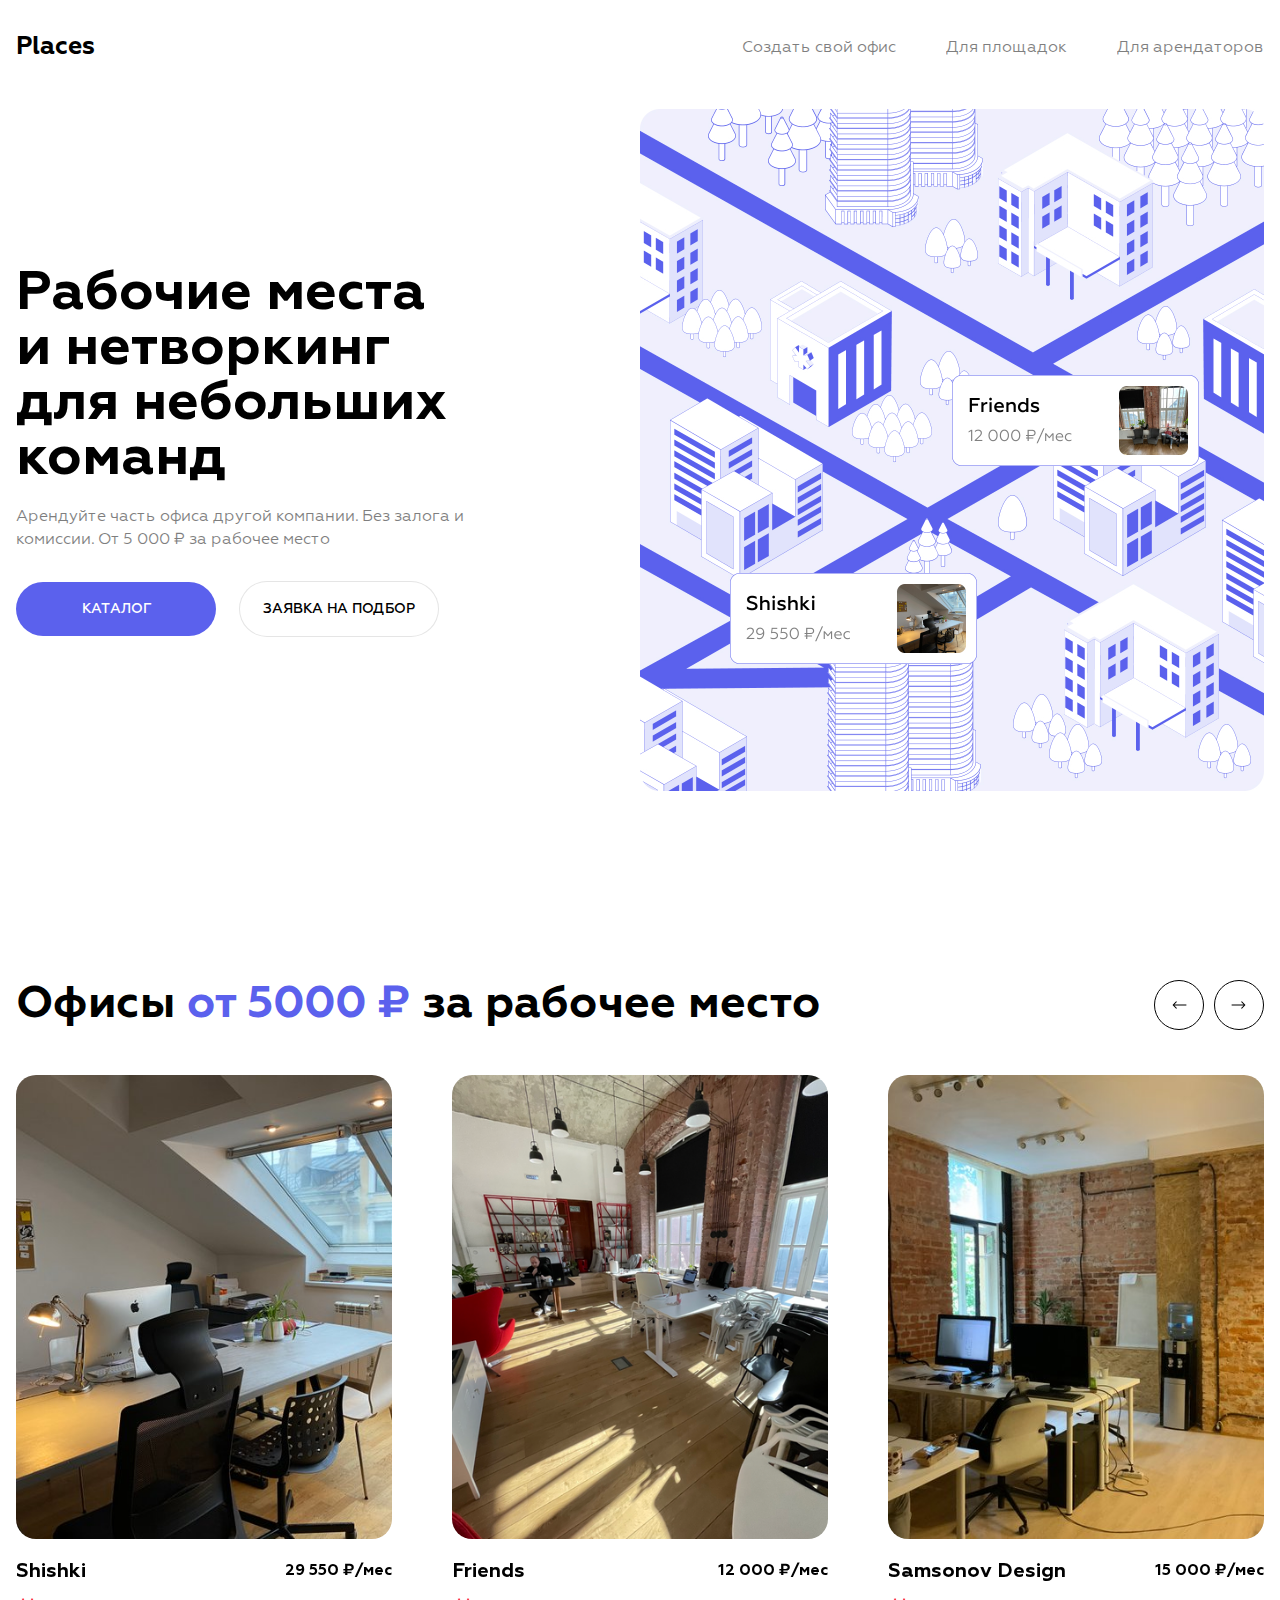
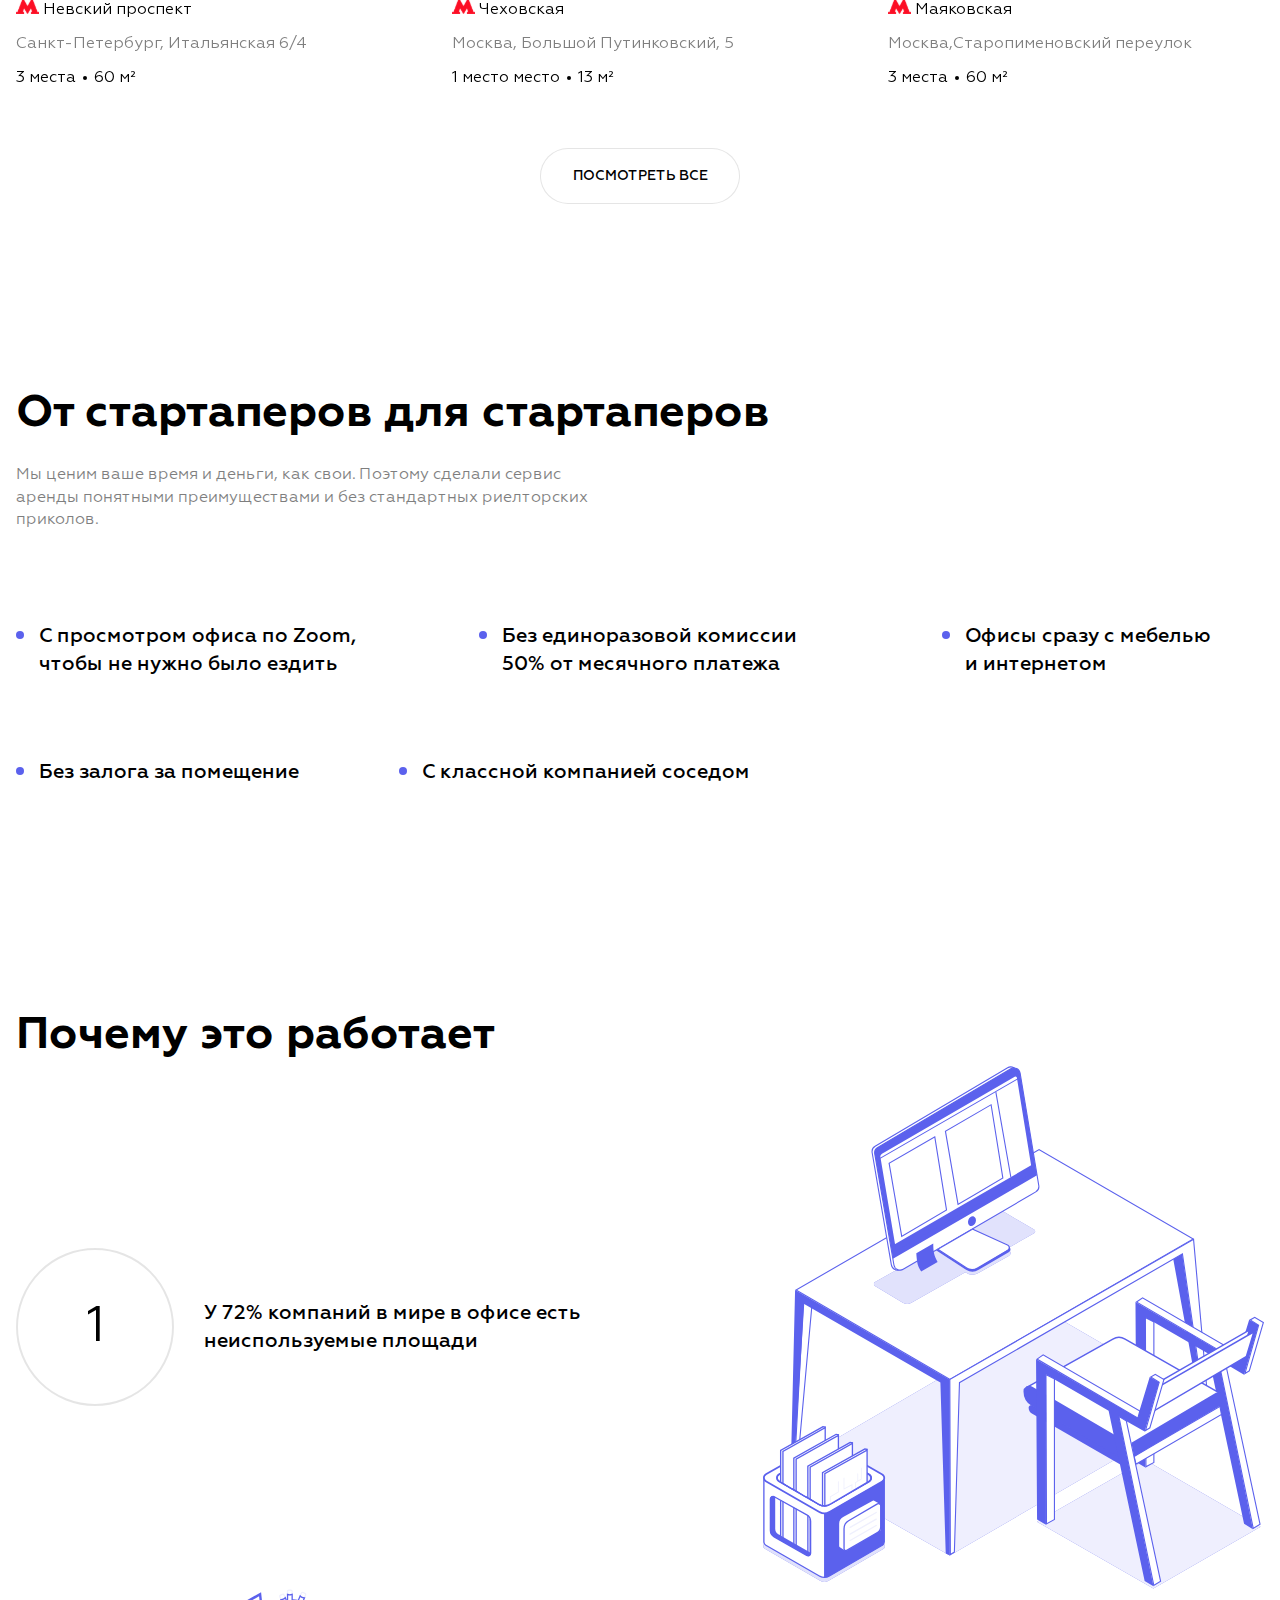
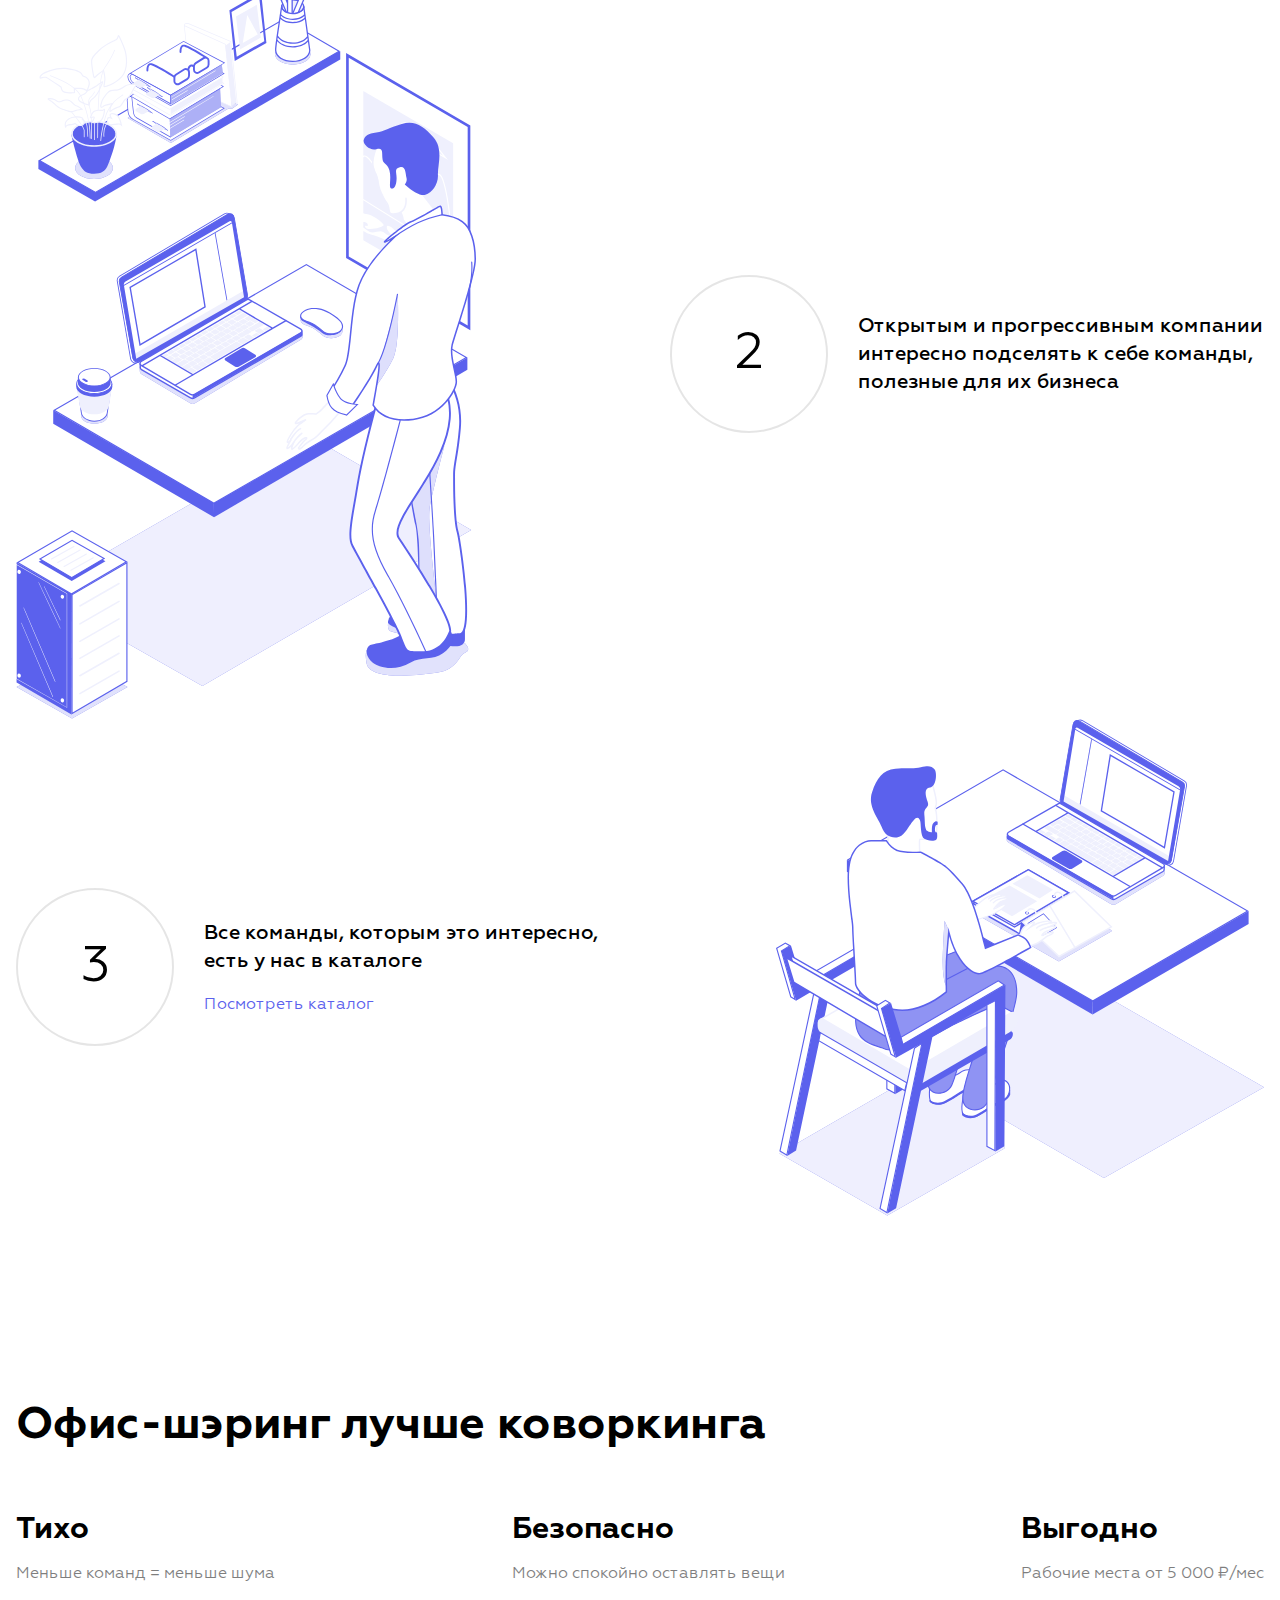
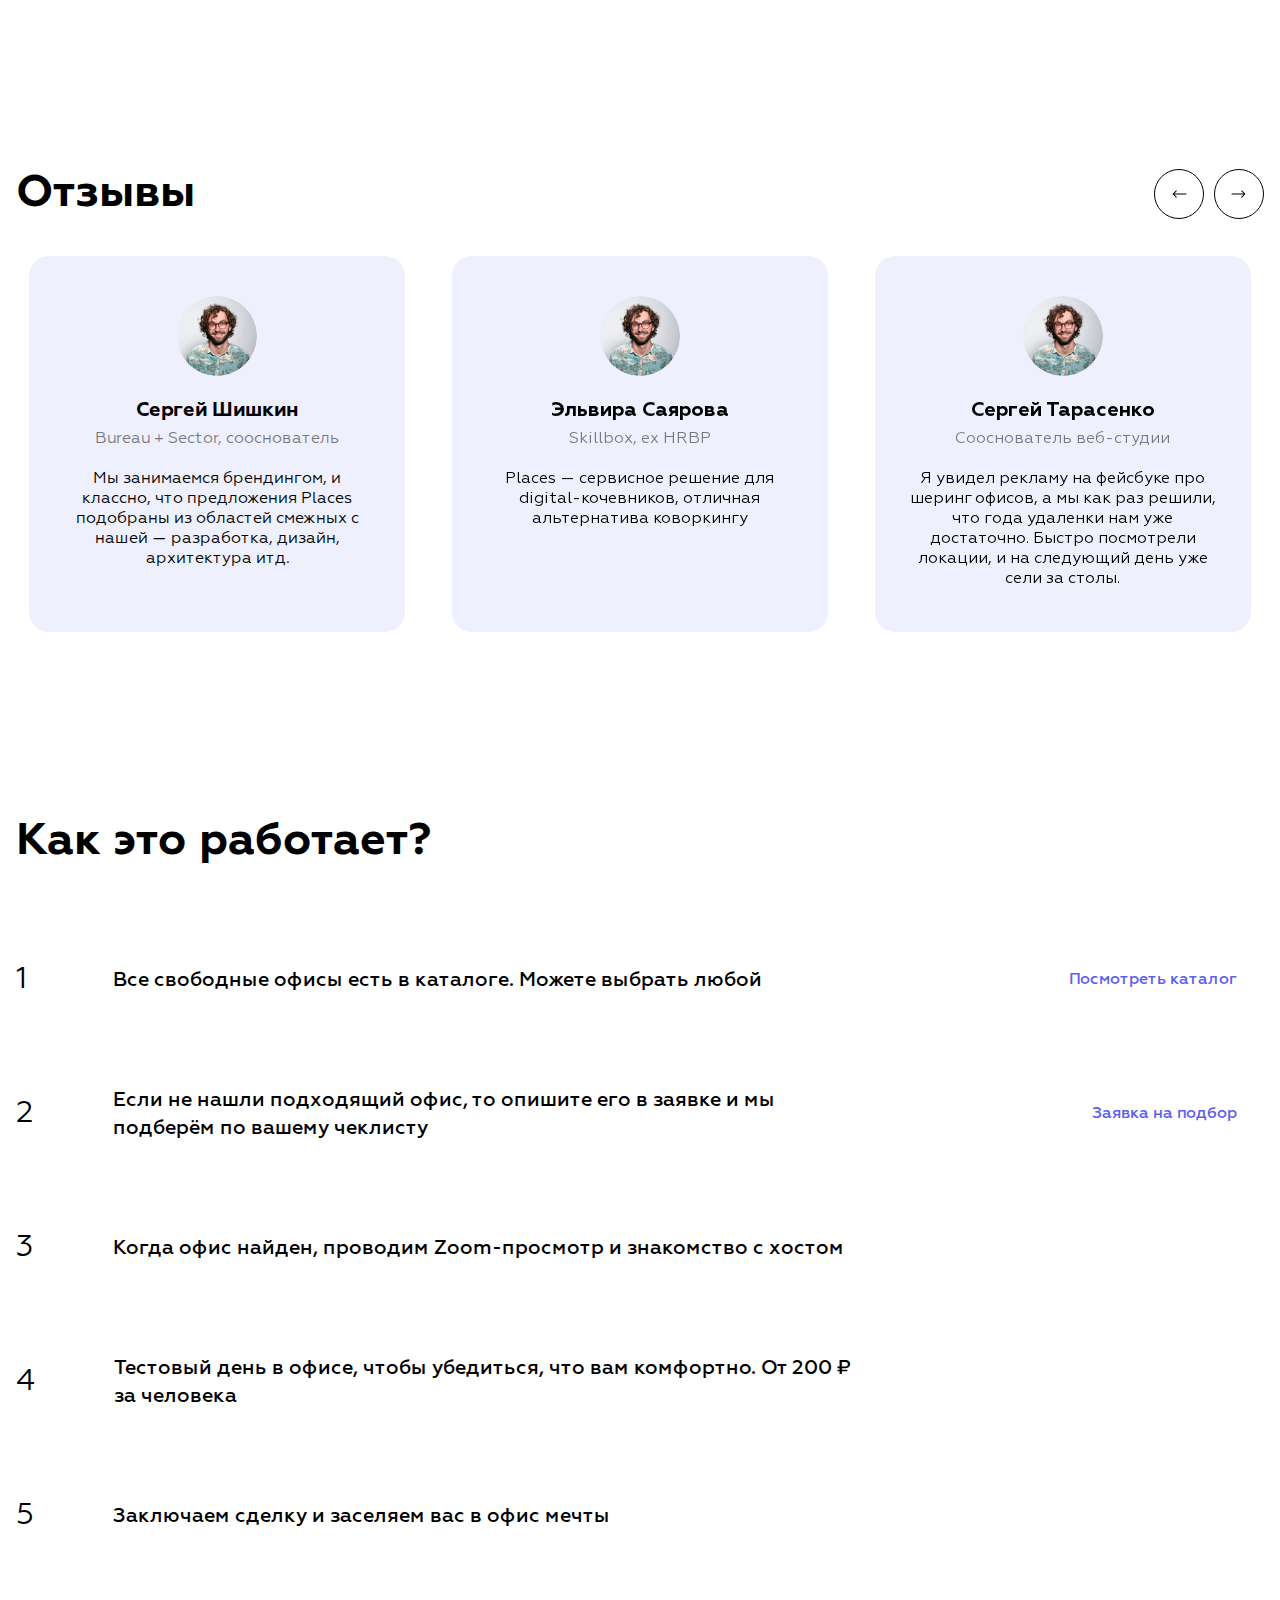
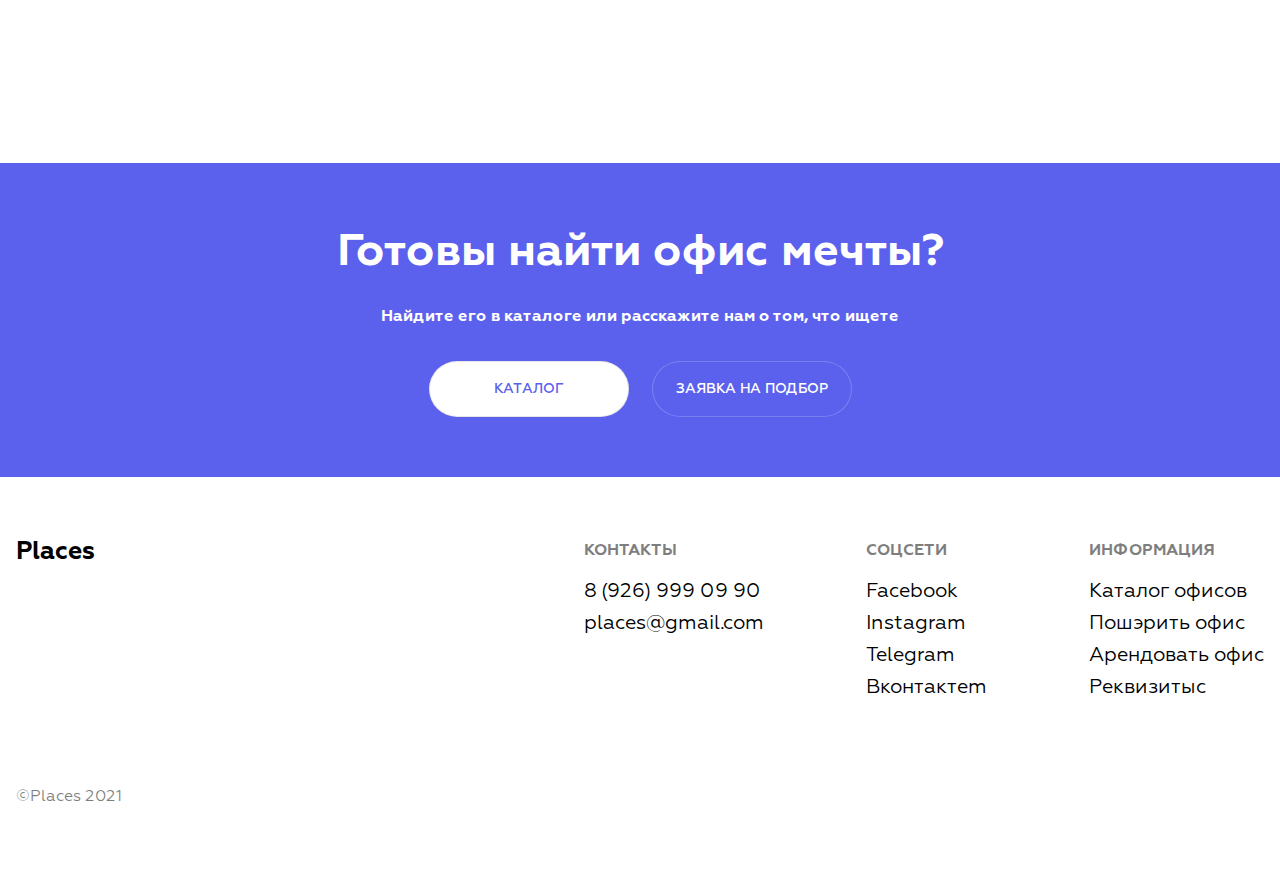
==== commit 4bd1b9aa: "two commit" ====
--- a/index.html
+++ b/index.html
@@ -19,7 +19,13 @@
         <a href="/">
           <div class="logo">Places</div>
         </a>
+        <div class="burger">
+          <div class="bar1"></div>
+          <div class="bar2"></div>
+          <div class="bar3"></div>
+        </div>
         <nav class="nav">
+
           <ul class="nav__list">
             <li class="nav__item"><a href="/answers.html" class="nav__link">Создать свой офис</a></li>
             <li class="nav__item"><a href="#" class="nav__link">Для площадок</a></li>
--- a/css/main.css
+++ b/css/main.css
@@ -293,6 +293,18 @@
 html{
   font-size:10px; }
 
+@media screen and (max-width: 1024px){
+    html{
+      font-size:8px; } }
+
+@media screen and (max-width: 768px){
+    html{
+      font-size:6.5px; } }
+
+@media screen and (max-width: 480px){
+    html{
+      font-size:5px; } }
+
 body{
   font-family:'Geometria';
   font-weight:normal;
@@ -350,17 +362,9 @@
   padding:0 15px; }
 
 .section-title{
-  font-size:45px;
+  font-size:4.5rem;
   line-height:134%;
   font-weight:700; }
-
-@media screen and (max-width: 768px){
-    .section-title{
-      font-size:35px; } }
-
-@media screen and (max-width: 576px){
-    .section-title{
-      font-size:25px; } }
 
 .prev{
   display:-webkit-box;
@@ -396,7 +400,7 @@
 
 .button{
   text-align:center;
-  font-size:1.4rem;
+  font-size:14px;
   line-height:130%;
   text-transform:uppercase;
   color:#FFFFFF;
@@ -408,6 +412,10 @@
   padding:18px 10px;
   width:100%; }
 
+@media screen and (max-width: 576px){
+    .button{
+      font-size:12px !important; } }
+
 .button_white{
     border:1px solid rgba(0, 0, 0, 0.1);
     color:#000000;
@@ -449,12 +457,21 @@
 .footer{
   padding:60px 0; }
 
+@media screen and (max-width: 567px){
+    .footer{
+      padding:30px 0; } }
+
 .footer .footer-links{
     display:-webkit-box;
     display:flex;
     -webkit-box-pack:justify;
     justify-content:space-between;
-    margin-bottom:80px; }
+    margin-bottom:80px;
+    flex-wrap:wrap; }
+
+@media screen and (max-width: 567px){
+      .footer .footer-links{
+        margin-bottom:30px; } }
 
 .footer .contact-block{
     max-width:700px;
@@ -462,25 +479,31 @@
     display:-webkit-box;
     display:flex;
     -webkit-box-pack:justify;
-    justify-content:space-between; }
+    justify-content:space-between;
+    flex-wrap:wrap;
+    margin:-10px; }
 
 .footer .logo{
     font-weight:bold;
     font-size:25px;
     line-height:31px;
-    color:#000000; }
+    color:#000000;
+    margin-bottom:20px; }
+
+.footer .contacts{
+    margin:10px; }
 
 .footer .contacts__title{
-    text-transform:uppercase;
-    font-size:16px;
-    line-height:28px;
-    opacity:0.5;
-    margin-bottom:10px; }
+      text-transform:uppercase;
+      font-size:16px;
+      line-height:28px;
+      opacity:0.5;
+      margin-bottom:10px; }
 
 .footer .contacts__link{
-    font-size:20px;
-    line-height:160%;
-    color:#000000; }
+      font-size:20px;
+      line-height:160%;
+      color:#000000; }
 
 .footer .copi{
     font-size:16px;
@@ -488,7 +511,12 @@
     opacity:0.5; }
 
 .header{
+  position:relative;
   padding:32px 0 46px; }
+
+@media screen and (max-width: 768px){
+    .header{
+      padding:20px 0; } }
 
 .header .container{
     display:-webkit-box;
@@ -500,7 +528,7 @@
 
 .header .logo{
     font-weight:bold;
-    font-size:2.5rem;
+    font-size:25px;
     line-height:31px;
     display:-webkit-box;
     display:flex;
@@ -508,32 +536,121 @@
     align-items:center;
     color:#000000; }
 
+.header .nav{
+    z-index:3; }
+
+@media screen and (max-width: 768px){
+      .header .nav{
+        width:100%;
+        position:absolute;
+        right:-100%;
+        top:77px;
+        -webkit-transition:right 0.5s;
+        transition:right 0.5s; } }
+
 .header .nav__list{
-    display:-webkit-box;
-    display:flex; }
+      display:-webkit-box;
+      display:flex;
+      -webkit-box-pack:justify;
+      justify-content:space-between; }
+
+@media screen and (max-width: 768px){
+        .header .nav__list{
+          padding:20px 15px;
+          width:100%;
+          background:white;
+          border-top:1px solid black;
+          border-bottom:1px solid black; } }
+
+@media screen and (max-width: 480px){
+        .header .nav__list{
+          -webkit-box-orient:vertical;
+          -webkit-box-direction:normal;
+          flex-direction:column;
+          -webkit-box-align:center;
+          align-items:center; } }
 
 .header .nav__item{
-    margin-right:50px; }
+      margin-right:50px; }
 
 .header .nav__item:last-child{
-      margin-right:0; }
+        margin-right:0; }
+
+@media screen and (max-width: 480px){
+          .header .nav__item:last-child{
+            margin-bottom:0px; } }
+
+@media screen and (max-width: 768px){
+        .header .nav__item{
+          margin-right:10px; } }
+
+@media screen and (max-width: 480px){
+        .header .nav__item{
+          margin-bottom:20px;
+          margin-right:0; } }
 
 .header .nav__link{
-    font-weight:normal;
-    font-size:1.6rem;
-    line-height:20px;
-    display:-webkit-box;
-    display:flex;
-    -webkit-box-align:center;
-    align-items:center;
-    color:#000000;
-    opacity:0.5; }
+      font-weight:normal;
+      font-size:16px;
+      line-height:20px;
+      display:-webkit-box;
+      display:flex;
+      -webkit-box-align:center;
+      align-items:center;
+      opacity:0.5;
+      color:#000000; }
+
+@media screen and (max-width: 567px){
+        .header .nav__link{
+          font-size:14px; } }
+
+.activeNav{
+  right:0 !important; }
+
+.burger{
+  display:none;
+  cursor:pointer; }
+
+@media screen and (max-width: 768px){
+    .burger{
+      display:inline-block; } }
+
+.bar1,
+.bar2,
+.bar3{
+  width:35px;
+  height:5px;
+  background-color:#333;
+  margin:6px 0;
+  -webkit-transition:0.4s;
+  transition:0.4s; }
+
+.change .bar1{
+  -webkit-transform:rotate(-45deg) translate(-9px, 6px);
+  -ms-transform:rotate(-45deg) translate(-8px, 7px);
+  transform:rotate(-45deg) translate(-8px, 7px); }
+
+.change .bar2{
+  opacity:0; }
+
+.change .bar3{
+  -webkit-transform:rotate(45deg) translate(-8px, -8px);
+  -ms-transform:rotate(45deg) translate(-8px, -8px);
+  transform:rotate(45deg) translate(-8px, -8px); }
 
 .advantages-section{
   margin:180px 0; }
 
+@media screen and (max-width: 576px){
+    .advantages-section{
+      margin:50px 0; } }
+
 .advantages-section .section-title{
     margin-bottom:60px; }
+
+@media screen and (max-width: 576px){
+      .advantages-section .section-title{
+        margin-bottom:30px; } }
 
 .advantages-section .wrapp-advantages{
     margin:-10px;
@@ -543,9 +660,6 @@
     justify-content:space-between;
     flex-wrap:wrap; }
 
-.advantages-section .logo{
-    width:100%; }
-
 .advantages-section .advantages{
     margin:10px; }
 
@@ -567,6 +681,12 @@
   display:flex;
   -webkit-box-pack:justify;
   justify-content:space-between; }
+
+@media screen and (max-width: 576px){
+    .choice-section .choice-wrapp{
+      -webkit-box-orient:vertical;
+      -webkit-box-direction:normal;
+      flex-direction:column; } }
 
 .choice-section .choice-block{
   max-width:596px;
@@ -576,8 +696,17 @@
   border-radius:20px;
   margin-right:20px; }
 
+@media screen and (max-width: 576px){
+    .choice-section .choice-block{
+      margin-bottom:20px;
+      padding:28px 10px 28px; } }
+
 .choice-section .choice-block:last-child{
     margin-right:0; }
+
+@media screen and (max-width: 576px){
+      .choice-section .choice-block:last-child{
+        margin-bottom:0; } }
 
 .choice-section .choice{
   text-align:center;
@@ -599,6 +728,10 @@
     line-height:28px;
     margin-bottom:20px; }
 
+@media screen and (max-width: 576px){
+      .choice-section .choice__title{
+        font-size:24px; } }
+
 .choice-section .choice__text{
     font-size:16px;
     line-height:140%; }
@@ -611,8 +744,18 @@
   display:-webkit-box;
   display:flex;
   -webkit-box-pack:justify;
-  justify-content:space-between;
-  flex-wrap:wrap; }
+  justify-content:space-between; }
+
+@media screen and (max-width: 768px){
+    .confidence-section .wrapp-content{
+      flex-wrap:wrap;
+      -webkit-box-pack:center;
+      justify-content:center; } }
+
+@media screen and (max-width: 576px){
+    .confidence-section .wrapp-content{
+      -webkit-box-pack:center;
+      justify-content:center; } }
 
 .confidence-section .confidence{
   width:376px;
@@ -630,8 +773,16 @@
 .faq-section{
   margin:180px 0 233px; }
 
+@media screen and (max-width: 567px){
+    .faq-section{
+      margin:50px 0; } }
+
 .faq-section .section-title{
     margin-bottom:93px; }
+
+@media screen and (max-width: 567px){
+      .faq-section .section-title{
+        margin-bottom:30px; } }
 
 .faq-section .faq__item{
     display:-webkit-box;
@@ -640,6 +791,12 @@
     align-items:center;
     margin-bottom:92px; }
 
+@media screen and (max-width: 567px){
+      .faq-section .faq__item{
+        -webkit-box-align:start;
+        align-items:flex-start;
+        margin-bottom:30px; } }
+
 .faq-section .faq__item:last-child{
       margin-bottom:0; }
 
@@ -650,12 +807,22 @@
     line-height:28px;
     margin-right:80px; }
 
+@media screen and (max-width: 567px){
+      .faq-section .faq__number{
+        margin-right:18px; } }
+
 .faq-section .faq__wrapp-title{
     width:100%;
     display:-webkit-box;
     display:flex;
     -webkit-box-pack:justify;
     justify-content:space-between; }
+
+@media screen and (max-width: 1024px){
+      .faq-section .faq__wrapp-title{
+        -webkit-box-orient:vertical;
+        -webkit-box-direction:normal;
+        flex-direction:column; } }
 
 .faq-section .faq__text{
     font-weight:500;
@@ -672,7 +839,13 @@
     font-size:16px;
     line-height:20px;
     text-align:center;
-    color:#5B61ED; }
+    color:#5B61ED;
+    margin-left:10px; }
+
+@media screen and (max-width: 1024px){
+      .faq-section .faq__link{
+        margin-top:15px;
+        margin-left:0; } }
 
 .faq-section .faq__link:hover > .faq__arrow{
       opacity:1; }
@@ -695,7 +868,8 @@
     max-width:1091px; }
 
 .form-section .form{
-    text-align:center; }
+    text-align:center;
+    margin:-10px; }
 
 .form-section .form__input{
       background:rgba(255, 255, 255, 0.1);
@@ -706,7 +880,7 @@
       padding-left:20px;
       font-size:16px;
       line-height:28px;
-      margin-right:20px;
+      margin:10px;
       color:#FFFFFF; }
 
 .form-section .form__input::-webkit-input-placeholder{
@@ -726,11 +900,16 @@
         opacity:0.5; }
 
 .form-section .form__submit{
+      margin:10px;
       color:#5B61ED; }
 
 .ready-section{
   background-color:#5B61ED;
   padding:60px 0; }
+
+@media screen and (max-width: 567px){
+    .ready-section{
+      padding:30px 0; } }
 
 .ready-section .section-title{
     color:#FFFFFF;
@@ -746,20 +925,28 @@
 
 .ready-section .button-block{
     text-align:center;
-    margin-bottom:30px; }
+    margin:-10px; }
+
+.ready-section .button{
+    margin:10px; }
 
 .ready-section .button_white{
-    color:#5B61ED;
-    margin-right:20px; }
+    color:#5B61ED; }
 
 .reviews-section{
   margin:180px 0; }
 
-.reviews-section .swiper-slide{
-    max-width:376px; }
+@media screen and (max-width: 567px){
+    .reviews-section{
+      margin:50px 0; } }
 
 .reviews-section .swiper-container2{
-    overflow:hidden; }
+    margin:0 auto;
+    position:relative;
+    overflow:hidden;
+    list-style:none;
+    padding:0;
+    z-index:1; }
 
 .reviews-section .wrapp-title{
     display:-webkit-box;
@@ -775,11 +962,13 @@
     display:flex; }
 
 .reviews-section .reviews{
+    margin:0 auto;
     text-align:center;
     padding:40px 30px 20px;
     background:#EFF0FD;
     border-radius:20px;
-    min-height:376px; }
+    min-height:376px;
+    max-width:376px; }
 
 .reviews-section .reviews__wrapp-logo{
       width:80px;
@@ -811,6 +1000,10 @@
 .safety-section{
   margin:180px 0; }
 
+@media screen and (max-width: 576px){
+    .safety-section{
+      margin:50px 0; } }
+
 .safety-section .section-title{
     margin-bottom:20px; }
 
@@ -830,8 +1023,20 @@
     display:flex;
     -webkit-box-align:center;
     align-items:center;
+    flex-wrap:wrap;
     margin-right:30px;
     margin-bottom:50px; }
+
+@media screen and (max-width: 492px){
+      .safety-section .safety{
+        margin-right:0;
+        -webkit-box-pack:center;
+        justify-content:center;
+        text-align:center; } }
+
+@media screen and (max-width: 492px){
+      .safety-section .safety:last-child{
+        margin-bottom:0; } }
 
 .safety-section .safety__number{
       display:-webkit-box;
@@ -848,6 +1053,15 @@
       line-height:28px;
       margin-right:23px; }
 
+@media screen and (max-width: 768px){
+        .safety-section .safety__number{
+          width:120px;
+          height:120px; } }
+
+@media screen and (max-width: 492px){
+        .safety-section .safety__number{
+          margin-right:0; } }
+
 .safety-section .safety__text{
       font-weight:700;
       font-size:20px;
@@ -862,6 +1076,16 @@
   -webkit-box-pack:justify;
   justify-content:space-between; }
 
+@media screen and (max-width: 576px){
+    .service-section .service{
+      -webkit-box-orient:vertical;
+      -webkit-box-direction:normal;
+      flex-direction:column; } }
+
+.service-section .about-service{
+  margin-bottom:20px;
+  margin-right:20px; }
+
 .service-section .section-title{
   font-weight:bold;
   font-size:5.5rem;
@@ -873,6 +1097,16 @@
   line-height:140%;
   color:rgba(0, 0, 0, 0.5);
   margin-bottom:20px; }
+
+.service-section .img-service{
+  max-width:484px; }
+
+@media screen and (max-width: 576px){
+    .service-section .img-service{
+      max-width:319px; } }
+
+.service-section .img-service img{
+    width:100%; }
 
 .service-section .list{
   margin-bottom:30px; }
@@ -909,6 +1143,10 @@
 .slider-section{
   margin:180px 0; }
 
+@media screen and (max-width: 480px){
+    .slider-section{
+      margin:50px 0; } }
+
 .slider-section .wrapp-title{
     display:-webkit-box;
     display:flex;
@@ -918,6 +1156,13 @@
     justify-content:space-between;
     margin-bottom:40px; }
 
+@media screen and (max-width: 480px){
+      .slider-section .wrapp-title{
+        margin-bottom:20px;
+        -webkit-box-orient:vertical;
+        -webkit-box-direction:normal;
+        flex-direction:column; } }
+
 .slider-section .button-block{
     display:-webkit-box;
     display:flex;
@@ -926,8 +1171,17 @@
     -webkit-box-align:center;
     align-items:center; }
 
+@media screen and (max-width: 480px){
+      .slider-section .button-block{
+        margin-top:20px; } }
+
 .slider-section .office{
     max-width:376px; }
+
+@media screen and (max-width: 480px){
+      .slider-section .office{
+        max-width:240px;
+        margin:0 auto; } }
 
 .slider-section .office__wrapp-img{
       position:relative;
@@ -1028,6 +1282,10 @@
 .slider-section .slider{
     margin-bottom:60px; }
 
+@media screen and (max-width: 480px){
+      .slider-section .slider{
+        margin-bottom:20px; } }
+
 .slider-section .button{
     display:block;
     margin:0 auto; }
@@ -1044,6 +1302,10 @@
   opacity:0.5;
   max-width:603px;
   margin-bottom:50px; }
+
+@media screen and (max-width: 480px){
+    .startup-section .section-text{
+      margin-bottom:30px; } }
 
 .startup-section .list{
   display:-webkit-box;
@@ -1062,6 +1324,11 @@
   padding-left:23px;
   margin:40px 50px; }
 
+@media screen and (max-width: 480px){
+    .startup-section .item{
+      margin:15px 50px;
+      font-size:17px; } }
+
 .startup-section .item:before{
     position:absolute;
     content:'';
@@ -1075,6 +1342,10 @@
 .tabs-section{
   margin:180px 0; }
 
+@media screen and (max-width: 576px){
+    .tabs-section{
+      margin:50px 0; } }
+
 .tabs-section .wrapp-title{
     display:-webkit-box;
     display:flex;
@@ -1082,7 +1353,14 @@
     justify-content:space-between;
     -webkit-box-align:center;
     align-items:center;
+    flex-wrap:wrap;
     margin-bottom:50px; }
+
+@media screen and (max-width: 576px){
+      .tabs-section .wrapp-title{
+        -webkit-box-orient:vertical;
+        -webkit-box-direction:normal;
+        flex-direction:column; } }
 
 .tabs-section .btn-block-tab{
     max-width:440px;
@@ -1090,7 +1368,8 @@
     display:-webkit-box;
     display:flex;
     -webkit-box-align:center;
-    align-items:center; }
+    align-items:center;
+    margin:20px 0; }
 
 .tabs-section .button{
     border:1px solid rgba(0, 0, 0, 0.1);
@@ -1099,6 +1378,10 @@
     max-width:200px;
     width:100%; }
 
+@media screen and (max-width: 576px){
+      .tabs-section .button{
+        font-size:12px; } }
+
 .tabs-section .button:last-child{
       margin-left:20px; }
 
@@ -1115,6 +1398,36 @@
     top:0;
     z-index:-1; }
 
+@media screen and (max-width: 576px){
+    .tabs-section .row{
+      padding:10px 0;
+      -webkit-box-orient:vertical;
+      -webkit-box-direction:normal;
+      flex-direction:column;
+      text-align:center; } }
+
+@media screen and (max-width: 576px){
+    .tabs-section .col1{
+      width:100%;
+      padding-left:0;
+      margin-bottom:10px; } }
+
+.tabs-section .col2{
+    padding:0 10px; }
+
+@media screen and (max-width: 576px){
+      .tabs-section .col2{
+        width:100%;
+        margin-bottom:10px; } }
+
+@media screen and (max-width: 768px){
+    .tabs-section .col3{
+      width:60%; } }
+
+@media screen and (max-width: 576px){
+    .tabs-section .col3{
+      width:100%; } }
+
 .tabs-section .active-tab{
     position:relative;
     opacity:1;
@@ -1122,12 +1435,33 @@
 
 .why-section{
   margin:180px 0; }
+
+@media screen and (max-width: 567px){
+    .why-section{
+      margin:50px 0; } }
+
+@media screen and (max-width: 768px){
+    .why-section .section-title{
+      margin-bottom:65px; } }
+
+@media screen and (max-width: 567px){
+    .why-section .section-title{
+      margin-bottom:40px; } }
 
 .why-section .content__wrapp-content{
     position:relative;
     padding-left:188px;
     -webkit-box-ordinal-group:3;
     order:2; }
+
+@media screen and (max-width: 768px){
+      .why-section .content__wrapp-content{
+        padding-left:140px;
+        margin-bottom:20px; } }
+
+@media screen and (max-width: 567px){
+      .why-section .content__wrapp-content{
+        padding-left:100px; } }
 
 .why-section .content__number{
     left:0;
@@ -1150,6 +1484,16 @@
     font-size:5rem;
     line-height:28px; }
 
+@media screen and (max-width: 1024px){
+      .why-section .content__number{
+        width:120px;
+        height:120px; } }
+
+@media screen and (max-width: 567px){
+      .why-section .content__number{
+        width:70px;
+        height:70px; } }
+
 .why-section .content__text{
     max-width:406px;
     font-weight:500;
@@ -1169,6 +1513,16 @@
     order:1;
     max-width:508px; }
 
+@media screen and (max-width: 1024px){
+      .why-section .content__img{
+        max-width:344px;
+        width:100%; } }
+
+@media screen and (max-width: 768px){
+      .why-section .content__img{
+        max-width:300px;
+        margin-bottom:30px; } }
+
 .why-section .content__block{
     display:-webkit-box;
     display:flex;
@@ -1177,16 +1531,37 @@
     -webkit-box-align:center;
     align-items:center; }
 
+@media screen and (max-width: 768px){
+      .why-section .content__block{
+        -webkit-box-orient:vertical;
+        -webkit-box-direction:normal;
+        flex-direction:column;
+        margin-bottom:30px; } }
+
 .why-section .content__block:nth-child(2n) > .content__wrapp-content{
       -webkit-box-ordinal-group:2;
       order:1; }
 
+@media screen and (max-width: 768px){
+        .why-section .content__block:nth-child(2n) > .content__wrapp-content{
+          -webkit-box-ordinal-group:3;
+          order:2; } }
+
 .why-section .content__block:nth-child(2n) > .content__img{
       -webkit-box-ordinal-group:3;
       order:2; }
 
+@media screen and (max-width: 768px){
+        .why-section .content__block:nth-child(2n) > .content__img{
+          -webkit-box-ordinal-group:2;
+          order:1; } }
+
 .why-share-section{
   margin:180px 0; }
+
+@media screen and (max-width: 576px){
+    .why-share-section{
+      margin:50px 0; } }
 
 .why-share-section .section-title{
     margin-bottom:20px; }
@@ -1196,6 +1571,36 @@
     line-height:140%;
     color:rgba(0, 0, 0, 0.5);
     margin-bottom:40px; }
+
+@media screen and (max-width: 576px){
+    .why-share-section .row{
+      padding:10px 0;
+      -webkit-box-orient:vertical;
+      -webkit-box-direction:normal;
+      flex-direction:column;
+      text-align:center; } }
+
+@media screen and (max-width: 576px){
+    .why-share-section .col1{
+      width:100%;
+      padding-left:0;
+      margin-bottom:10px; } }
+
+.why-share-section .col2{
+    padding:0 10px; }
+
+@media screen and (max-width: 576px){
+      .why-share-section .col2{
+        width:100%;
+        margin-bottom:10px; } }
+
+@media screen and (max-width: 768px){
+    .why-share-section .col3{
+      width:60%; } }
+
+@media screen and (max-width: 576px){
+    .why-share-section .col3{
+      width:100%; } }
 
 .work-section .container{
   display:-webkit-box;
@@ -1205,8 +1610,21 @@
   -webkit-box-pack:justify;
   justify-content:space-between; }
 
+@media screen and (max-width: 768px){
+    .work-section .container{
+      -webkit-box-orient:vertical;
+      -webkit-box-direction:reverse;
+      flex-direction:column-reverse; } }
+
 .work-section .work-wrapp{
-  max-width:455px; }
+  max-width:455px;
+  margin-right:20px; }
+
+@media screen and (max-width: 768px){
+    .work-section .work-wrapp{
+      max-width:659px;
+      text-align:center;
+      margin-right:0px; } }
 
 .work-section .section-title{
   font-weight:bold;
@@ -1216,20 +1634,25 @@
   margin-bottom:20px; }
 
 .work-section .section-subtitle{
-  font-size:1.6rem;
+  font-size:16px;
   line-height:140%;
   color:#000000;
   opacity:0.5;
   margin-bottom:30px; }
 
+.work-section .button-block{
+  margin:-10px; }
+
 .work-section .button{
-  margin-right:20px; }
-
-.work-section .button:last-child{
-    margin-right:0; }
+  margin:10px; }
 
 .work-section .wrapp-map{
   max-width:624px; }
+
+@media screen and (max-width: 768px){
+    .work-section .wrapp-map{
+      max-width:300px;
+      margin-bottom:40px; } }
 
 .work-section .map{
   width:100%; }
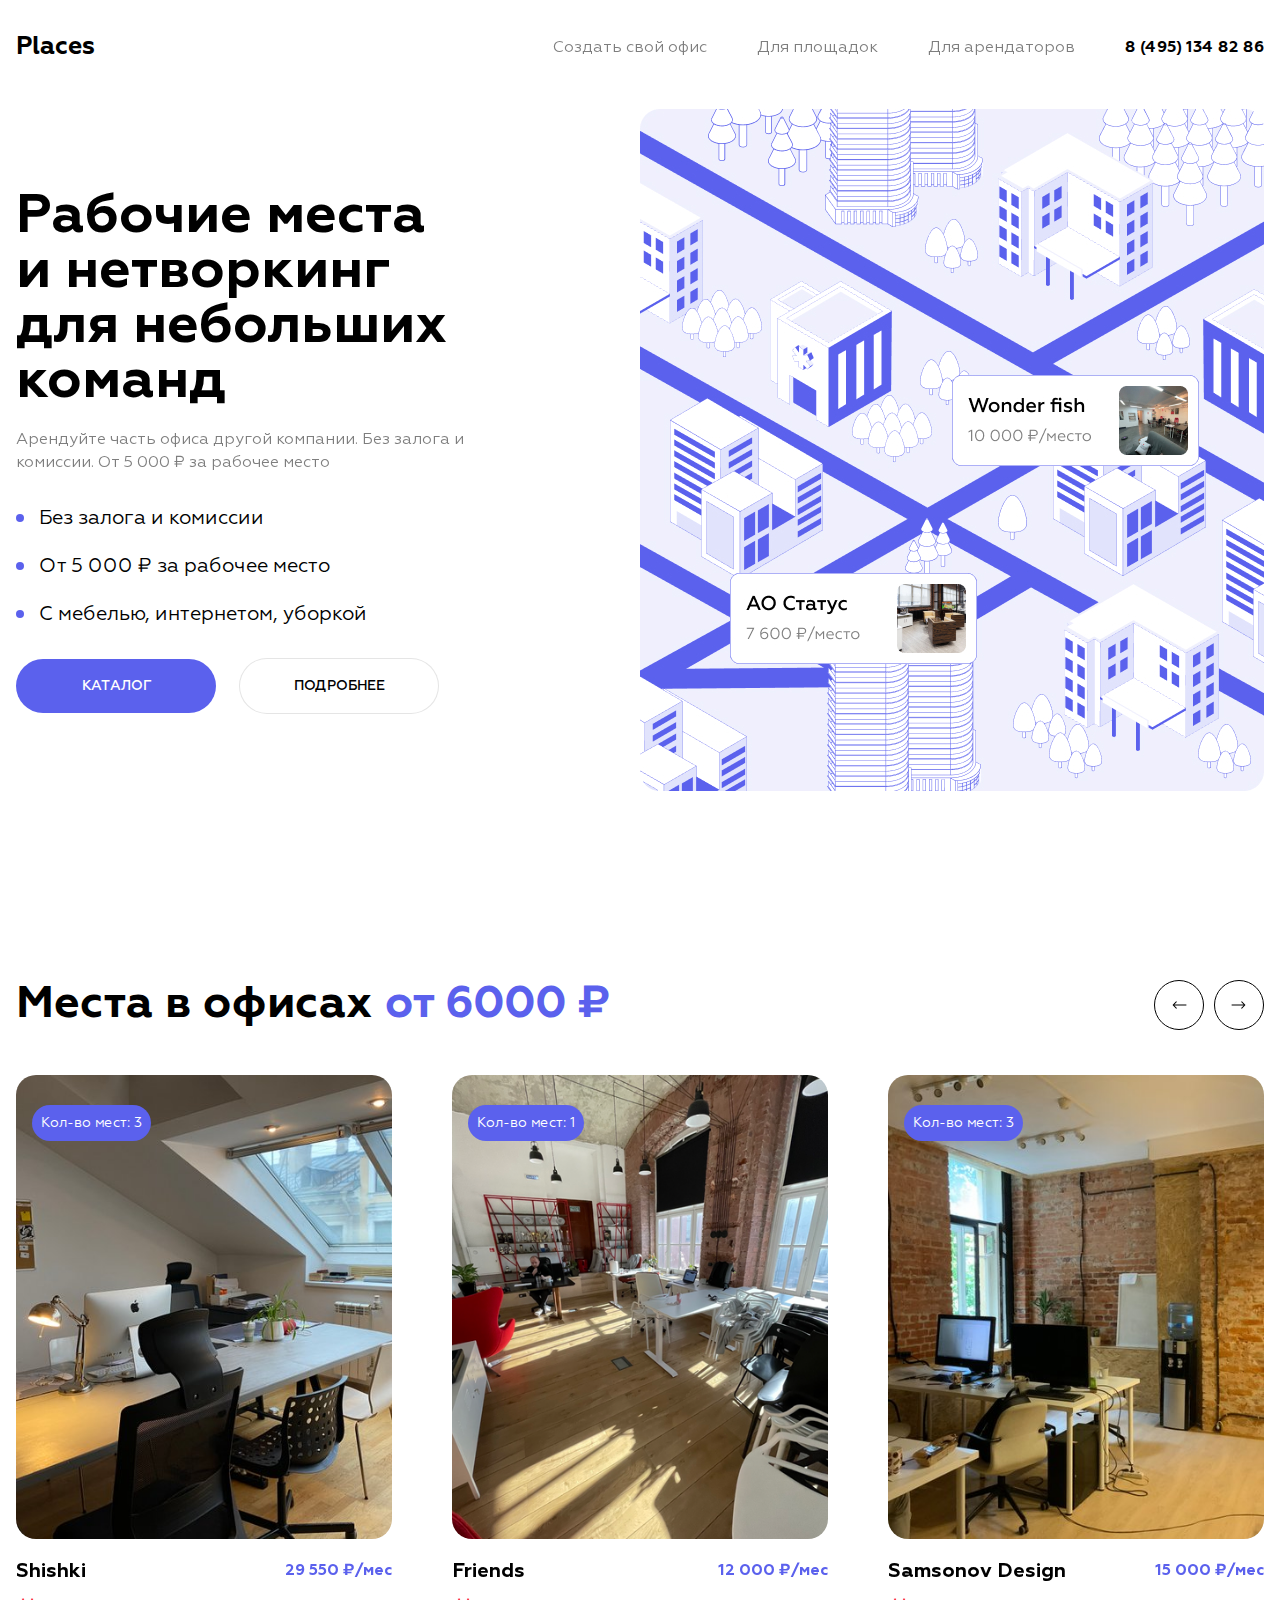
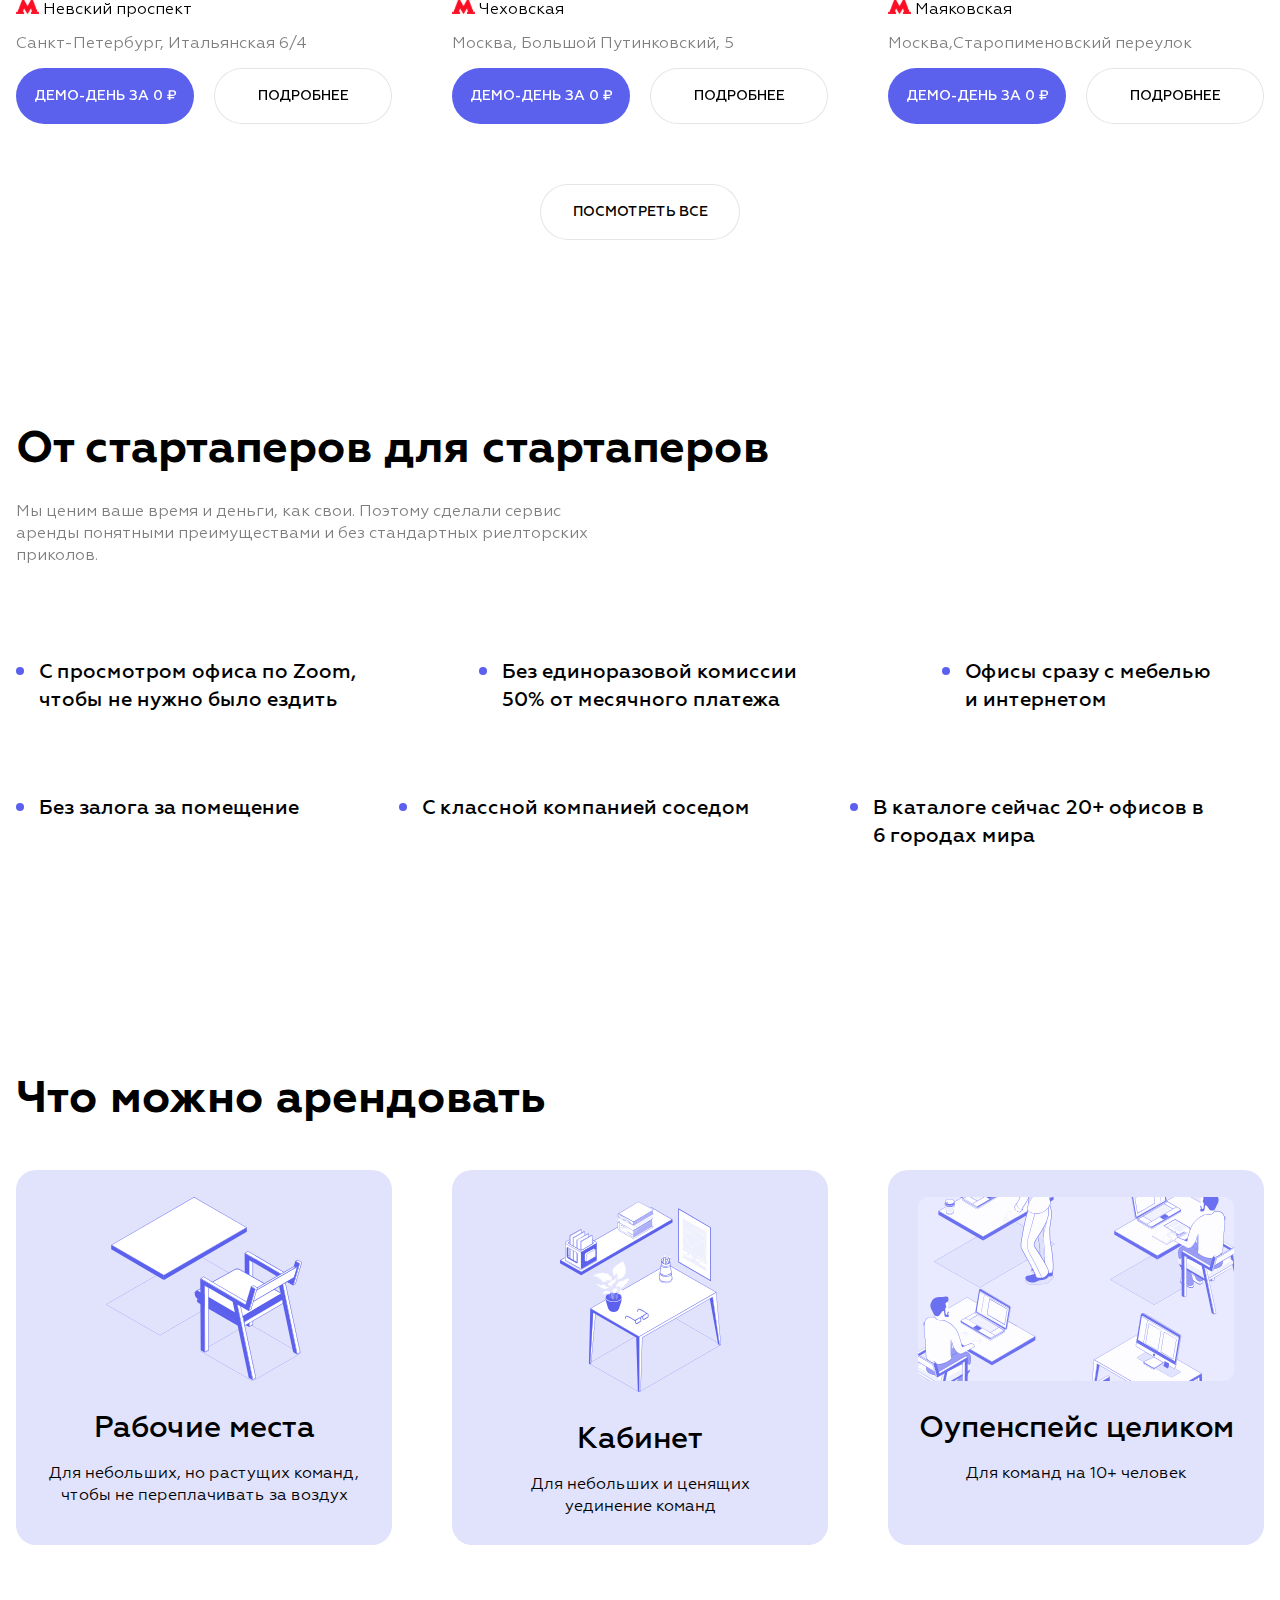
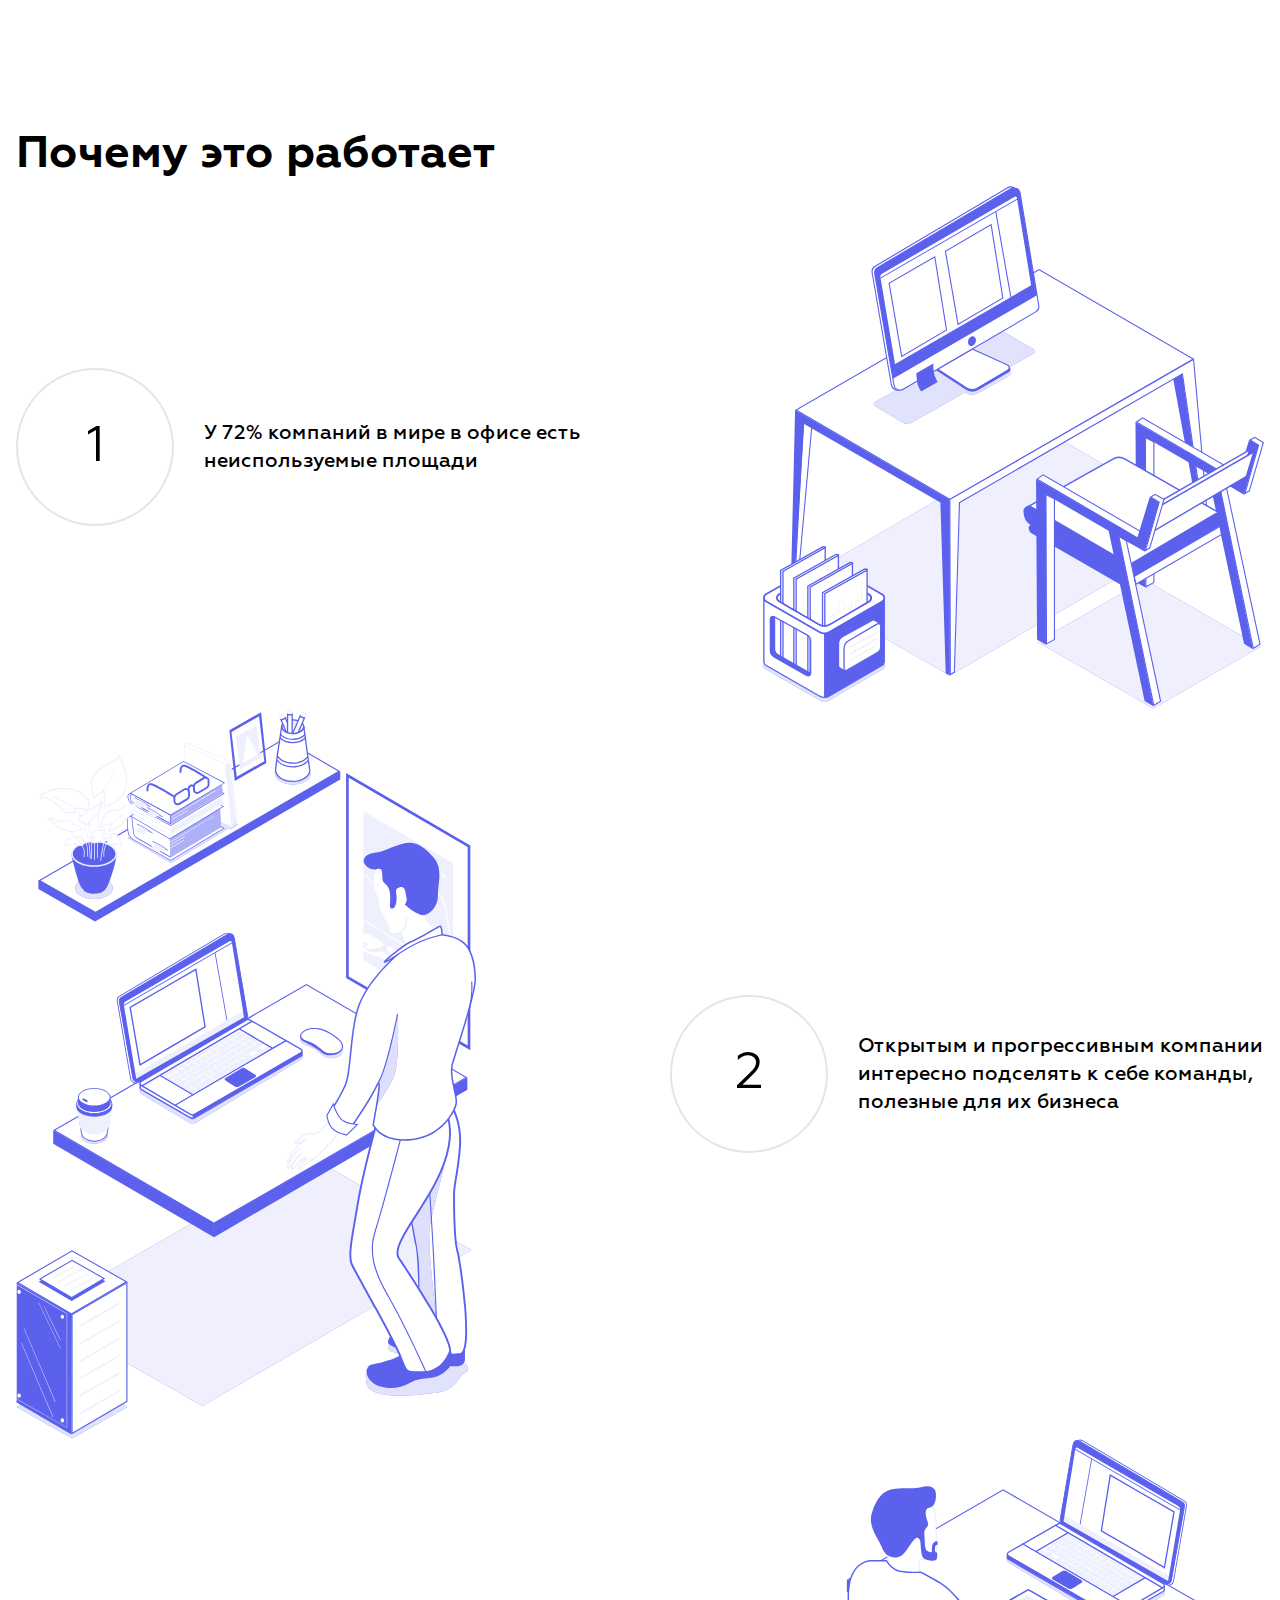
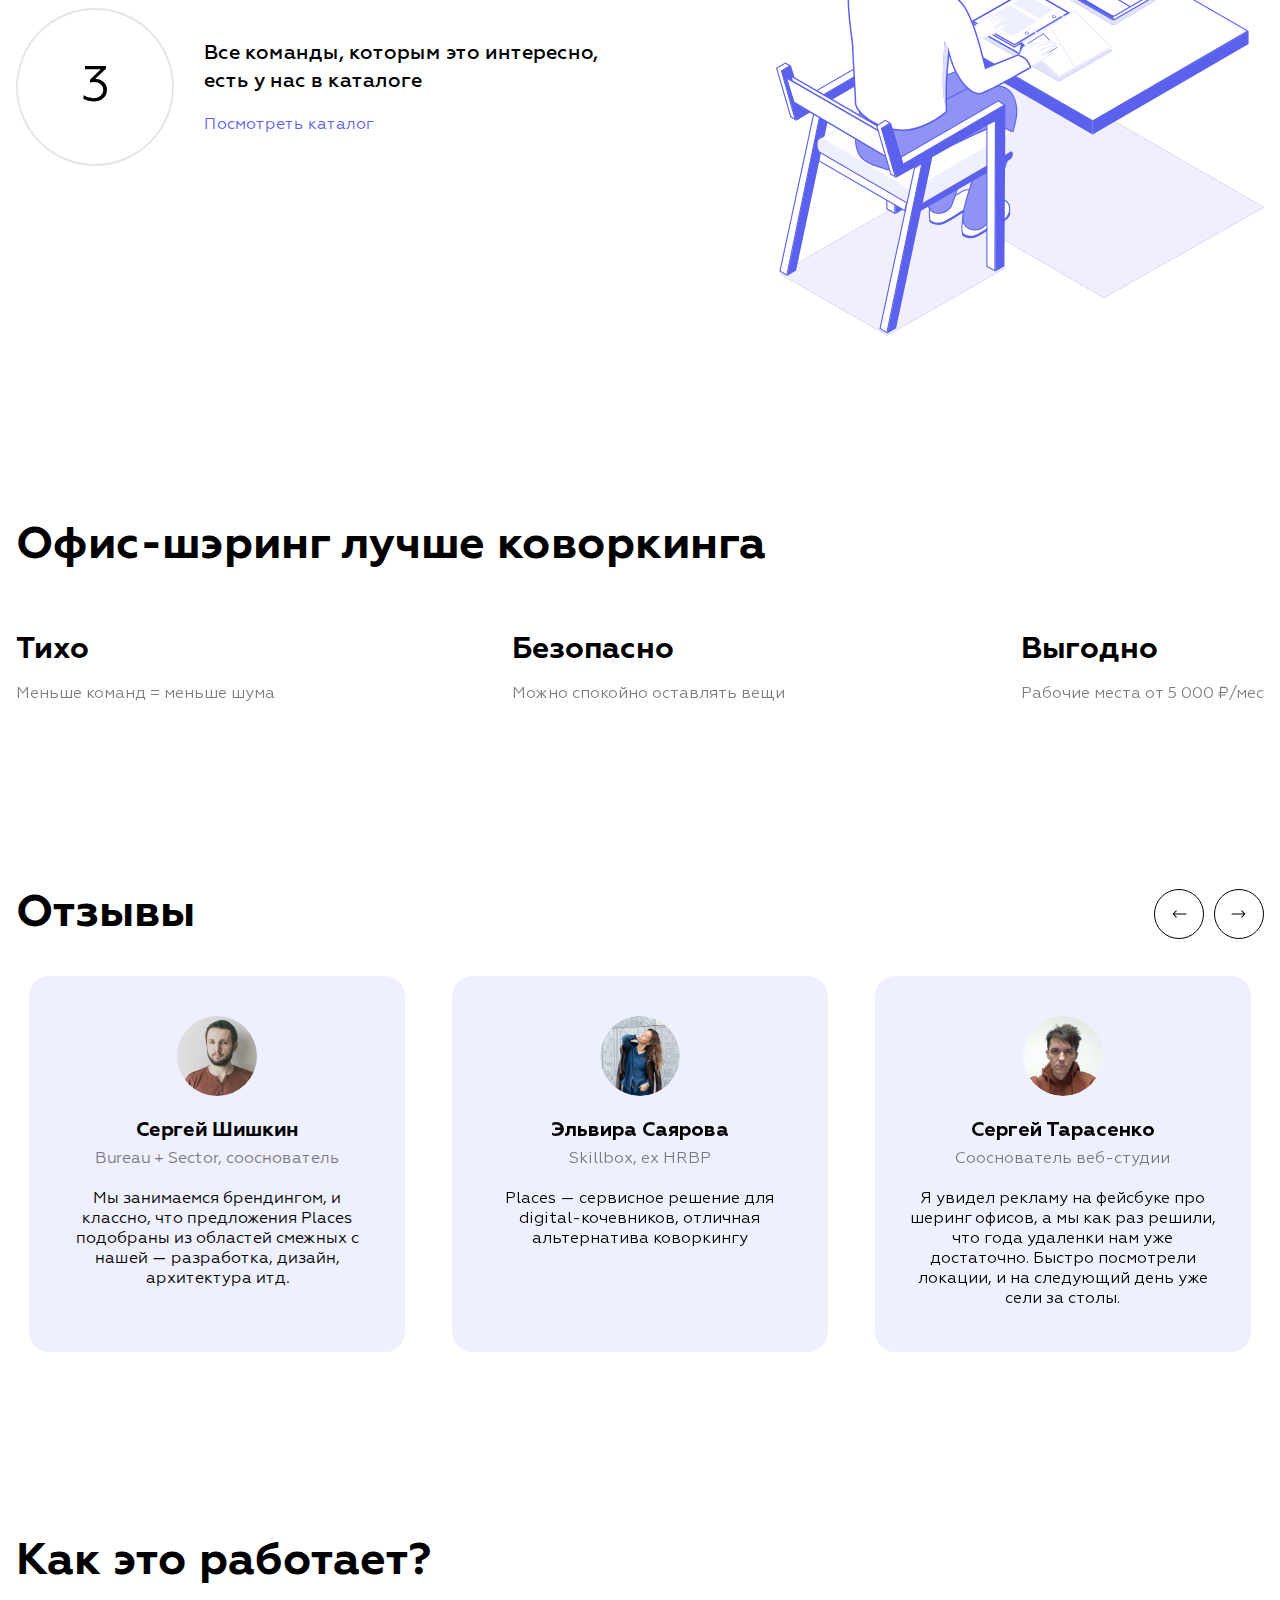
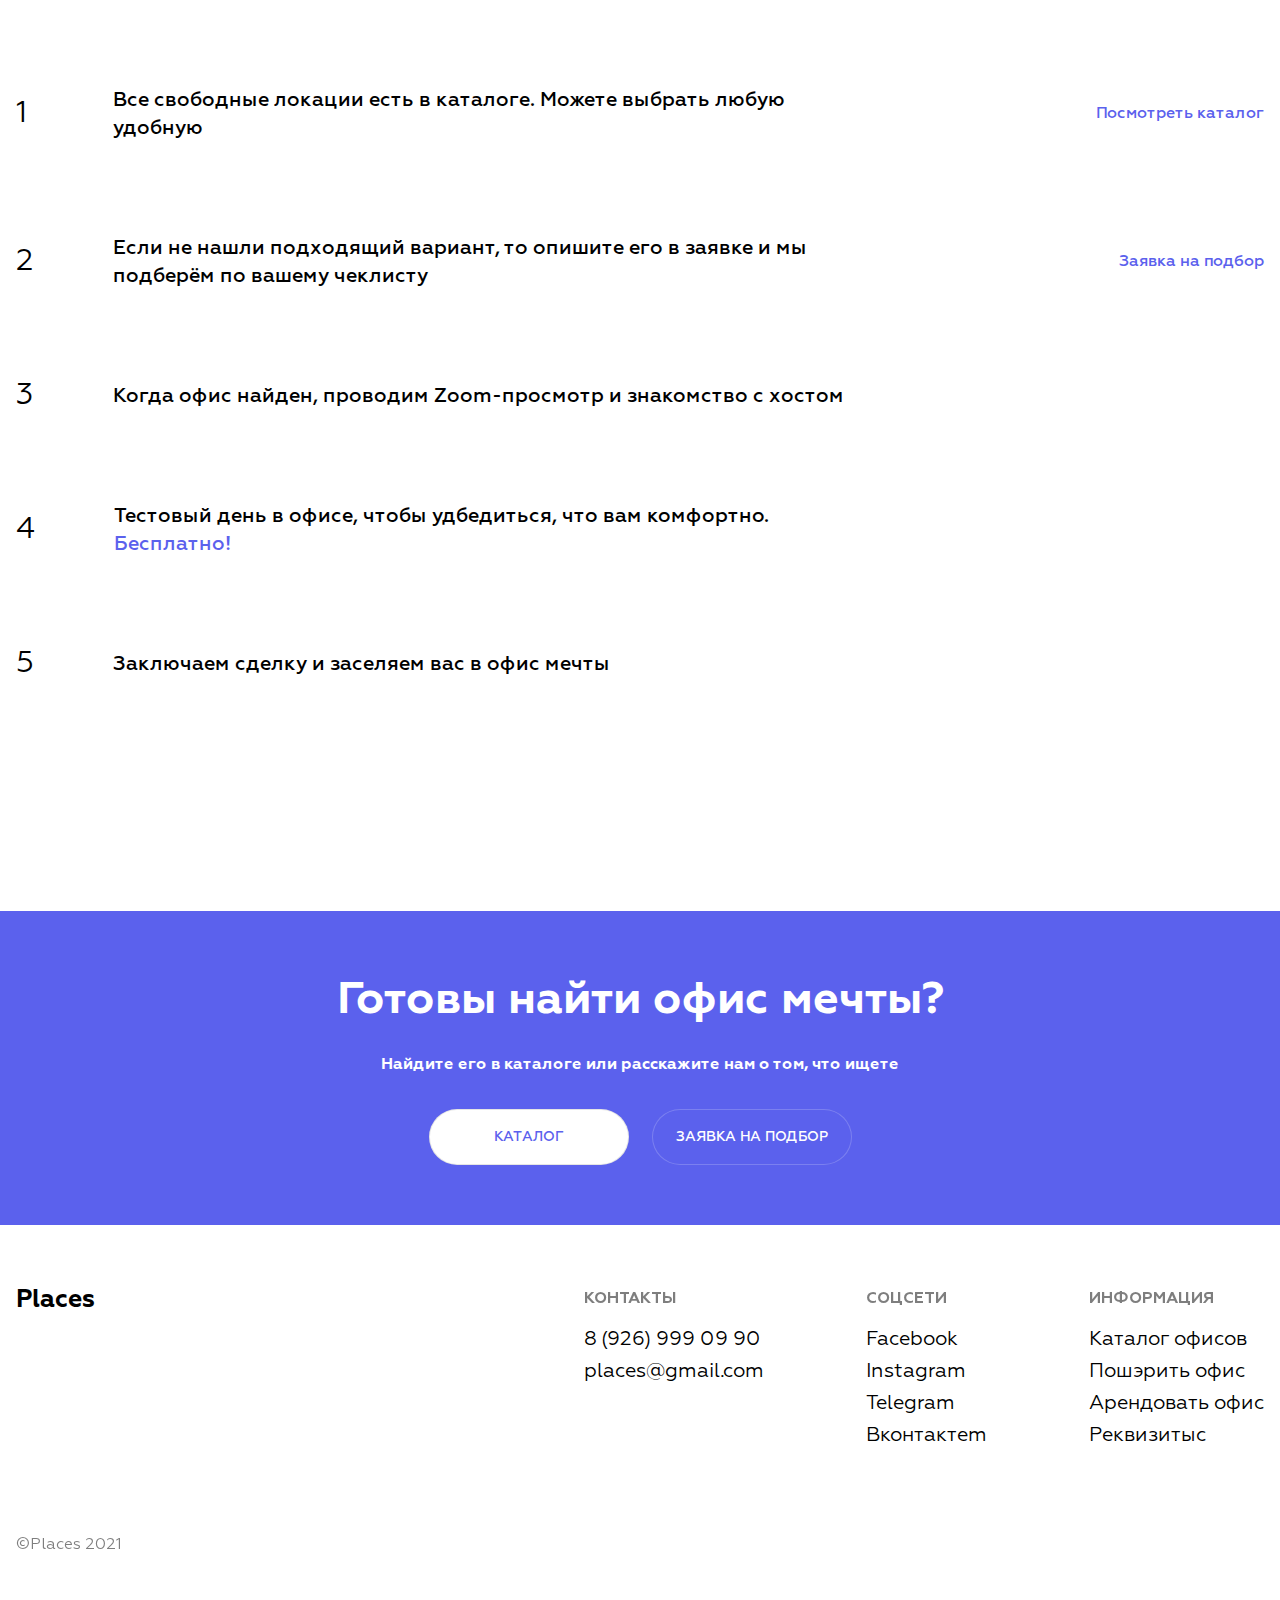
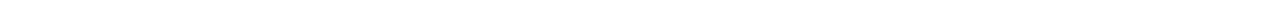
==== commit 8e9b8712: "3commit" ====
--- a/index.html
+++ b/index.html
@@ -30,6 +30,7 @@
             <li class="nav__item"><a href="/answers.html" class="nav__link">Создать свой офис</a></li>
             <li class="nav__item"><a href="#" class="nav__link">Для площадок</a></li>
             <li class="nav__item"><a href="#" class="nav__link">Для арендаторов</a></li>
+            <li class="nav__item"><a href="tel:84951348286" class="nav__link black">8 (495) 134 82 86</a></li>
           </ul>
         </nav>
       </div>
@@ -47,9 +48,14 @@
               Арендуйте часть офиса другой компании.
               Без залога и комиссии. От 5 000 ₽ за рабочее место
             </p>
+            <ul class="list">
+              <li class="item">Без залога и комиссии</li>
+              <li class="item">От 5 000 ₽ за рабочее место</li>
+              <li class="item">С мебелью, интернетом, уборкой</li>
+            </ul>
             <div class="button-block">
               <a href="/" class="button">Каталог</a>
-              <a href="/" class="button button_white">Заявка на подбор</a>
+              <a href="/" class="button button_white">Подробнее</a>
 
             </div>
 
@@ -63,7 +69,7 @@
 
           <div class="wrapp-title">
             <h2 class="section-title">
-              Офисы <span class="colorBlue">от 5000 ₽</span> за рабочее место
+              Места в офисах <span class="colorBlue">от 6000 ₽</span>
             </h2>
             <div class="button-block">
               <div class="button-prev prev"><img src="images/sliderArrow.svg" alt=""></div>
@@ -80,6 +86,7 @@
                     <a href="/" class="office__wrapp-img">
                       <span class="detail">Подробнее <img src="images/Arrow.svg" /></span>
                       <img src="images/office/shiski.jpg" alt="" class="office__img">
+                      <div class="office__size">Кол-во мест: 3</div>
                     </a>
                     <div class="office__info">
                       <div class="office__title">Shishki</div>
@@ -90,7 +97,11 @@
                     <div class="office__metro"><img src="images/m.svg" alt="" class="office__m"> Невский
                       проспект </div>
                     <div class="office__street">Санкт-Петербург, Итальянская 6/4</div>
-                    <div class="office__size">3 места<span class="dot"></span>60 м²</div>
+                    <div class="office__btn-block">
+                      <button class="office__btn button">демо-день за 0 ₽</button>
+                      <button class="office__btn button button_white">подробнее</button>
+                    </div>
+
                   </div>
 
                 </div>
@@ -98,7 +109,11 @@
                   <div class="office">
                     <a href="/" class="office__wrapp-img">
                       <span class="detail">Подробнее <img src="images/Arrow.svg" /></span>
-                      <img src="images/office/friends.png" alt="" class="office__img"></a>
+                      <img src="images/office/friends.png" alt="" class="office__img">
+                      <div class="office__size">Кол-во мест: 1
+                      </div>
+                    </a>
+
                     <div class="office__info">
                       <div class="office__title">Friends</div>
                       <span class="office__price">
@@ -107,7 +122,11 @@
                     </div>
                     <div class="office__metro"><img src="images/m.svg" alt="" class="office__m"> Чеховская </div>
                     <div class="office__street">Москва, Большой Путинковский, 5</div>
-                    <div class="office__size">1 место место<span class="dot"></span>13 м²</div>
+                    <div class="office__btn-block">
+                      <button class="office__btn button">демо-день за 0 ₽</button>
+                      <button class="office__btn button button_white">подробнее</button>
+                    </div>
+
                   </div>
 
                 </div>
@@ -116,6 +135,7 @@
                     <a href="/" class="office__wrapp-img">
                       <span class="detail">Подробнее <img src="images/Arrow.svg" /></span>
                       <img src="images/office/Samsonov.jpg" alt="" class="office__img">
+                      <div class="office__size">Кол-во мест: 3</div>
                     </a>
                     <div class="office__info">
                       <div class="office__title">Samsonov Design</div>
@@ -125,7 +145,11 @@
                     </div>
                     <div class="office__metro"><img src="images/m.svg" alt="" class="office__m"> Маяковская </div>
                     <div class="office__street">Москва,Старопименовский переулок</div>
-                    <div class="office__size">3 места<span class="dot"></span>60 м²</div>
+                    <div class="office__btn-block">
+                      <button class="office__btn button">демо-день за 0 ₽</button>
+                      <button class="office__btn button button_white">подробнее</button>
+                    </div>
+
                   </div>
 
                 </div>
@@ -135,6 +159,7 @@
                     <a href="/" class="office__wrapp-img">
                       <span class="detail">Подробнее <img src="images/Arrow.svg" /></span>
                       <img src="images/office/fish.jpg" alt="" class="office__img">
+                      <div class="office__size">Кол-во мест: 9</div>
                     </a>
                     <div class="office__info">
                       <div class="office__title">Wonder fish</div>
@@ -144,7 +169,11 @@
                     </div>
                     <div class="office__metro"><img src="images/m.svg" alt="" class="office__m">Максистская</div>
                     <div class="office__street">Москва , Александра Солженицина, 14к1</div>
-                    <div class="office__size">9 мест<span class="dot"></span></div>
+                    <div class="office__btn-block">
+                      <button class="office__btn button">демо-день за 0 ₽</button>
+                      <button class="office__btn button button_white">подробнее</button>
+                    </div>
+
                   </div>
 
                 </div>
@@ -153,6 +182,7 @@
                     <a href="/" class="office__wrapp-img">
                       <span class="detail">Подробнее <img src="images/Arrow.svg" /></span>
                       <img src="images/office/finch.jpg" alt="" class="office__img">
+                      <div class="office__size">Кол-во мест: 13</div>
                     </a>
                     <div class="office__info">
                       <div class="office__title">FINCH</div>
@@ -162,7 +192,11 @@
                     </div>
                     <div class="office__metro"><img src="images/m.svg" alt="" class="office__m"> Электозаводская</div>
                     <div class="office__street">Москва,Попов проезд 1 к 1</div>
-                    <div class="office__size">13 мест<span class="dot"></span></div>
+                    <div class="office__btn-block">
+                      <button class="office__btn button">демо-день за 0 ₽</button>
+                      <button class="office__btn button button_white">подробнее</button>
+                    </div>
+
                   </div>
 
                 </div>
@@ -189,7 +223,39 @@
               и интернетом</li>
             <li class="item">Без залога за помещение</li>
             <li class="item">С классной компанией соседом</li>
+            <li class="item">В каталоге сейчас 20+ офисов
+              в 6 городах мира</li>
           </ul>
+        </div>
+      </section>
+      <section class="places-section">
+        <div class="container">
+          <h2 class="section-title">Что можно арендовать</h2>
+          <div class="wrapp-places">
+            <div class="places">
+              <div class="places__wrapp-img">
+                <img src="images/places1.svg" alt="" class="places__img">
+              </div>
+              <h3 class="places__title">Рабочие места</h3>
+              <p class="places__text">Для небольших, но растущих команд, чтобы не переплачивать за воздух</p>
+            </div>
+            <div class="places">
+              <div class="places__wrapp-img">
+                <img src="images/places2.svg" alt="" class="places__img">
+              </div>
+              <h3 class="places__title">Кабинет</h3>
+              <p class="places__text">Для небольших и ценящих<br>
+                уединение команд</p>
+            </div>
+            <div class="places">
+              <div class="places__wrapp-img">
+                <img src="images/places3.svg" alt="" class="places__img">
+              </div>
+              <h3 class="places__title">Оупенспейс целиком</h3>
+              <p class="places__text">Для команд на 10+ человек</p>
+            </div>
+          </div>
+
         </div>
       </section>
       <section class="why-section">
@@ -270,7 +336,7 @@
                 <div class="swiper-slide">
                   <div class="reviews">
                     <div class="reviews__wrapp-logo">
-                      <img src="images/reviews.png" alt="" class="reviews__logo">
+                      <img src="images/reviews1.jpg" alt="" class="reviews__logo">
                     </div>
                     <h3 class="reviews__name">Сергей Шишкин</h3>
                     <span class="reviews__position">Bureau + Sector, сооснователь</span>
@@ -281,7 +347,7 @@
                 <div class="swiper-slide">
                   <div class="reviews">
                     <div class="reviews__wrapp-logo">
-                      <img src="images/reviews.png" alt="" class="reviews__logo">
+                      <img src="images/reviews2.jpg" alt="" class="reviews__logo">
                     </div>
                     <h3 class="reviews__name">Эльвира Саярова</h3>
                     <span class="reviews__position">Skillbox, ex HRBP</span>
@@ -292,7 +358,7 @@
                 <div class="swiper-slide">
                   <div class="reviews">
                     <div class="reviews__wrapp-logo">
-                      <img src="images/reviews.png" alt="" class="reviews__logo">
+                      <img src="images/reviews3.jpg" alt="" class="reviews__logo">
                     </div>
                     <h3 class="reviews__name">Сергей Тарасенко</h3>
                     <span class="reviews__position">Сооснователь веб-студии</span>
@@ -304,7 +370,7 @@
                 <div class="swiper-slide">
                   <div class="reviews">
                     <div class="reviews__wrapp-logo">
-                      <img src="images/reviews.png" alt="" class="reviews__logo">
+                      <img src="images/reviews1.jpg" alt="" class="reviews__logo">
                     </div>
                     <h3 class="reviews__name">Сергей Шишкин</h3>
                     <span class="reviews__position">Bureau + Sector, сооснователь</span>
@@ -315,7 +381,7 @@
                 <div class="swiper-slide">
                   <div class="reviews">
                     <div class="reviews__wrapp-logo">
-                      <img src="images/reviews.png" alt="" class="reviews__logo">
+                      <img src="images/reviews2.jpg" alt="" class="reviews__logo">
                     </div>
                     <h3 class="reviews__name">Эльвира Саярова</h3>
                     <span class="reviews__position">Skillbox, ex HRBP</span>
@@ -326,7 +392,7 @@
                 <div class="swiper-slide">
                   <div class="reviews">
                     <div class="reviews__wrapp-logo">
-                      <img src="images/reviews.png" alt="" class="reviews__logo">
+                      <img src="images/reviews3.jpg" alt="" class="reviews__logo">
                     </div>
                     <h3 class="reviews__name">Сергей Тарасенко</h3>
                     <span class="reviews__position">Сооснователь веб-студии</span>
@@ -350,18 +416,16 @@
             <li class="faq__item">
               <span class="faq__number">1</span>
               <div class="faq__wrapp-title">
-                <p class="faq__text">Все свободные офисы есть в каталоге. Можете выбрать любой</p>
-                <a href="/" class="faq__link">Посмотреть каталог <img src="images/arrowblue.svg" alt=""
-                    class="faq__arrow"></a>
+                <p class="faq__text">Все свободные локации есть в каталоге. Можете выбрать любую удобную</p>
+                <a href="/" class="faq__link">Посмотреть каталог </a>
               </div>
             </li>
             <li class="faq__item">
               <span class="faq__number">2</span>
               <div class="faq__wrapp-title">
-                <p class="faq__text">Если не нашли подходящий офис, то опишите его в заявке и мы подберём по вашему
+                <p class="faq__text">Если не нашли подходящий вариант, то опишите его в заявке и мы подберём по вашему
                   чеклисту </p>
-                <a href="/" class="faq__link">Заявка на подбор<img src="images/arrowblue.svg" alt=""
-                    class="faq__arrow"></a>
+                <a href="/" class="faq__link">Заявка на подбор</a>
               </div>
             </li>
             <li class="faq__item">
@@ -374,7 +438,8 @@
             <li class="faq__item">
               <span class="faq__number">4</span>
               <div class="faq__wrapp-title">
-                <p class="faq__text">Тестовый день в офисе, чтобы убедиться, что вам комфортно. От 200 ₽ за человека</p>
+                <p class="faq__text">Тестовый день в офисе, чтобы удбедиться, что вам комфортно. <span>Бесплатно!</span>
+                </p>
 
               </div>
             </li>
--- a/css/main.css
+++ b/css/main.css
@@ -562,7 +562,7 @@
           border-top:1px solid black;
           border-bottom:1px solid black; } }
 
-@media screen and (max-width: 480px){
+@media screen and (max-width: 618px){
         .header .nav__list{
           -webkit-box-orient:vertical;
           -webkit-box-direction:normal;
@@ -576,15 +576,19 @@
 .header .nav__item:last-child{
         margin-right:0; }
 
-@media screen and (max-width: 480px){
+@media screen and (max-width: 618px){
           .header .nav__item:last-child{
             margin-bottom:0px; } }
+
+@media screen and (max-width: 1024px){
+        .header .nav__item{
+          margin-right:29px; } }
 
 @media screen and (max-width: 768px){
         .header .nav__item{
           margin-right:10px; } }
 
-@media screen and (max-width: 480px){
+@media screen and (max-width: 618px){
         .header .nav__item{
           margin-bottom:20px;
           margin-right:0; } }
@@ -603,6 +607,10 @@
 @media screen and (max-width: 567px){
         .header .nav__link{
           font-size:14px; } }
+
+.header .nav .black{
+      font-weight:bold;
+      opacity:1; }
 
 .activeNav{
   right:0 !important; }
@@ -816,10 +824,14 @@
     display:-webkit-box;
     display:flex;
     -webkit-box-pack:justify;
-    justify-content:space-between; }
+    justify-content:space-between;
+    -webkit-box-align:center;
+    align-items:center; }
 
 @media screen and (max-width: 1024px){
       .faq-section .faq__wrapp-title{
+        -webkit-box-align:start;
+        align-items:flex-start;
         -webkit-box-orient:vertical;
         -webkit-box-direction:normal;
         flex-direction:column; } }
@@ -829,6 +841,9 @@
     font-size:20px;
     line-height:28px;
     max-width:763px; }
+
+.faq-section .faq__text span{
+      color:#5B61ED; }
 
 .faq-section .faq__link{
     display:-webkit-box;
@@ -842,19 +857,13 @@
     color:#5B61ED;
     margin-left:10px; }
 
+.faq-section .faq__link:hover{
+      border-bottom:1px solid rgba(91, 97, 237, 0.5); }
+
 @media screen and (max-width: 1024px){
       .faq-section .faq__link{
         margin-top:15px;
         margin-left:0; } }
-
-.faq-section .faq__link:hover > .faq__arrow{
-      opacity:1; }
-
-.faq-section .faq__arrow{
-    opacity:0;
-    margin:4px 0 0 8px;
-    -webkit-transition:opacity .5s;
-    transition:opacity .5s; }
 
 .form-section{
   padding:60px 0;
@@ -902,6 +911,83 @@
 .form-section .form__submit{
       margin:10px;
       color:#5B61ED; }
+
+.places-section{
+  margin:180px 0; }
+
+@media screen and (max-width: 576px){
+    .places-section{
+      margin:50px 0; } }
+
+.places-section .section-title{
+    margin-bottom:40px; }
+
+.places-section .wrapp-places{
+    flex-wrap:wrap;
+    margin:-10px;
+    display:-webkit-box;
+    display:flex;
+    -webkit-box-pack:justify;
+    justify-content:space-between; }
+
+@media screen and (max-width: 1024px){
+      .places-section .wrapp-places{
+        flex-wrap:wrap;
+        -webkit-box-pack:center;
+        justify-content:center; } }
+
+.places-section .places{
+    display:-webkit-box;
+    display:flex;
+    -webkit-box-align:center;
+    align-items:center;
+    text-align:center;
+    -webkit-box-orient:vertical;
+    -webkit-box-direction:normal;
+    flex-direction:column;
+    background:#E1E2FC;
+    border-radius:20px;
+    padding:27px;
+    max-width:376px;
+    width:100%;
+    margin:10px; }
+
+@media screen and (max-width: 576px){
+      .places-section .places:last-child .places__wrapp-img{
+        width:100%;
+        max-width:293px; } }
+
+.places-section .places__wrapp-img{
+      min-height:176px;
+      margin-bottom:30px; }
+
+@media screen and (max-width: 576px){
+        .places-section .places__wrapp-img{
+          width:100%;
+          max-width:170px; } }
+
+@media screen and (max-width: 768px){
+        .places-section .places__wrapp-img{
+          margin-bottom:7px; } }
+
+@media screen and (max-width: 576px){
+      .places-section .places__img{
+        width:100%; } }
+
+.places-section .places__title{
+      font-weight:500;
+      font-size:30px;
+      line-height:28px;
+      margin-bottom:20px; }
+
+@media screen and (max-width: 768px){
+        .places-section .places__title{
+          font-size:23px;
+          margin-bottom:10px; } }
+
+.places-section .places__text{
+      font-size:16px;
+      line-height:140%; }
 
 .ready-section{
   background-color:#5B61ED;
@@ -1205,7 +1291,8 @@
         opacity:0;
         background-color:#000000;
         -webkit-transition:all 0.5s;
-        transition:all 0.5s; }
+        transition:all 0.5s;
+        z-index:2; }
 
 .slider-section .office__wrapp-img:hover:before{
         opacity:0.6; }
@@ -1230,7 +1317,8 @@
 .slider-section .office__price{
       font-weight:bold;
       font-size:16px;
-      line-height:25px; }
+      line-height:25px;
+      color:#5B61ED; }
 
 .slider-section .office__metro{
       font-size:16px;
@@ -1238,18 +1326,40 @@
       margin-bottom:14px; }
 
 .slider-section .office__street{
+      z-index:0;
       font-size:16px;
       line-height:20px;
       opacity:0.5;
       margin-bottom:14px; }
 
 .slider-section .office__size{
+      position:absolute;
+      max-width:135px;
+      background:#5B61ED;
+      border-radius:30px;
+      padding:9px;
+      font-size:14px;
+      line-height:18px;
       display:-webkit-box;
       display:flex;
       -webkit-box-align:center;
       align-items:center;
-      font-size:16px;
-      line-height:20px; }
+      color:#FFFFFF;
+      z-index:0;
+      left:16px;
+      top:30px; }
+
+.slider-section .office__btn-block{
+      margin:-10px;
+      display:-webkit-box;
+      display:flex;
+      -webkit-box-pack:center;
+      justify-content:center;
+      flex-wrap:wrap; }
+
+.slider-section .office__btn{
+      margin:10px !important;
+      max-width:178px; }
 
 .slider-section .office__wrapp-img:hover > .detail{
     opacity:1; }
@@ -1266,18 +1376,11 @@
     line-height:20px;
     color:#FFFFFF;
     -webkit-transition:all 0.5s;
-    transition:all 0.5s; }
+    transition:all 0.5s;
+    z-index:6; }
 
 .slider-section .detail img{
       margin:2px 0 0 8px; }
-
-.slider-section .dot{
-    display:block;
-    width:4px;
-    height:4px;
-    border-radius:50%;
-    margin:0 7px;
-    background:#000000; }
 
 .slider-section .slider{
     margin-bottom:60px; }
@@ -1506,7 +1609,11 @@
     font-size:16px;
     line-height:20px;
     color:#5B61ED;
-    margin-top:20px; }
+    margin-top:20px;
+    border-bottom:1px solid transparent; }
+
+.why-section .content__link:hover{
+      border-bottom:1px solid rgba(91, 97, 237, 0.5); }
 
 .why-section .content__img{
     -webkit-box-ordinal-group:2;
@@ -1639,6 +1746,32 @@
   color:#000000;
   opacity:0.5;
   margin-bottom:30px; }
+
+.work-section .list{
+  margin-bottom:30px; }
+
+.work-section .item{
+  position:relative;
+  font-size:20px;
+  line-height:28px;
+  padding-left:23px;
+  margin-bottom:20px; }
+
+.work-section .item:last-child{
+    margin-bottom:0; }
+
+.work-section .item:before{
+    position:absolute;
+    content:'';
+    width:8px;
+    height:8px;
+    background:#5B61ED;
+    border-radius:50%;
+    left:0;
+    top:50%;
+    -webkit-transform:translateY(-50%);
+    -ms-transform:translateY(-50%);
+    transform:translateY(-50%); }
 
 .work-section .button-block{
   margin:-10px; }
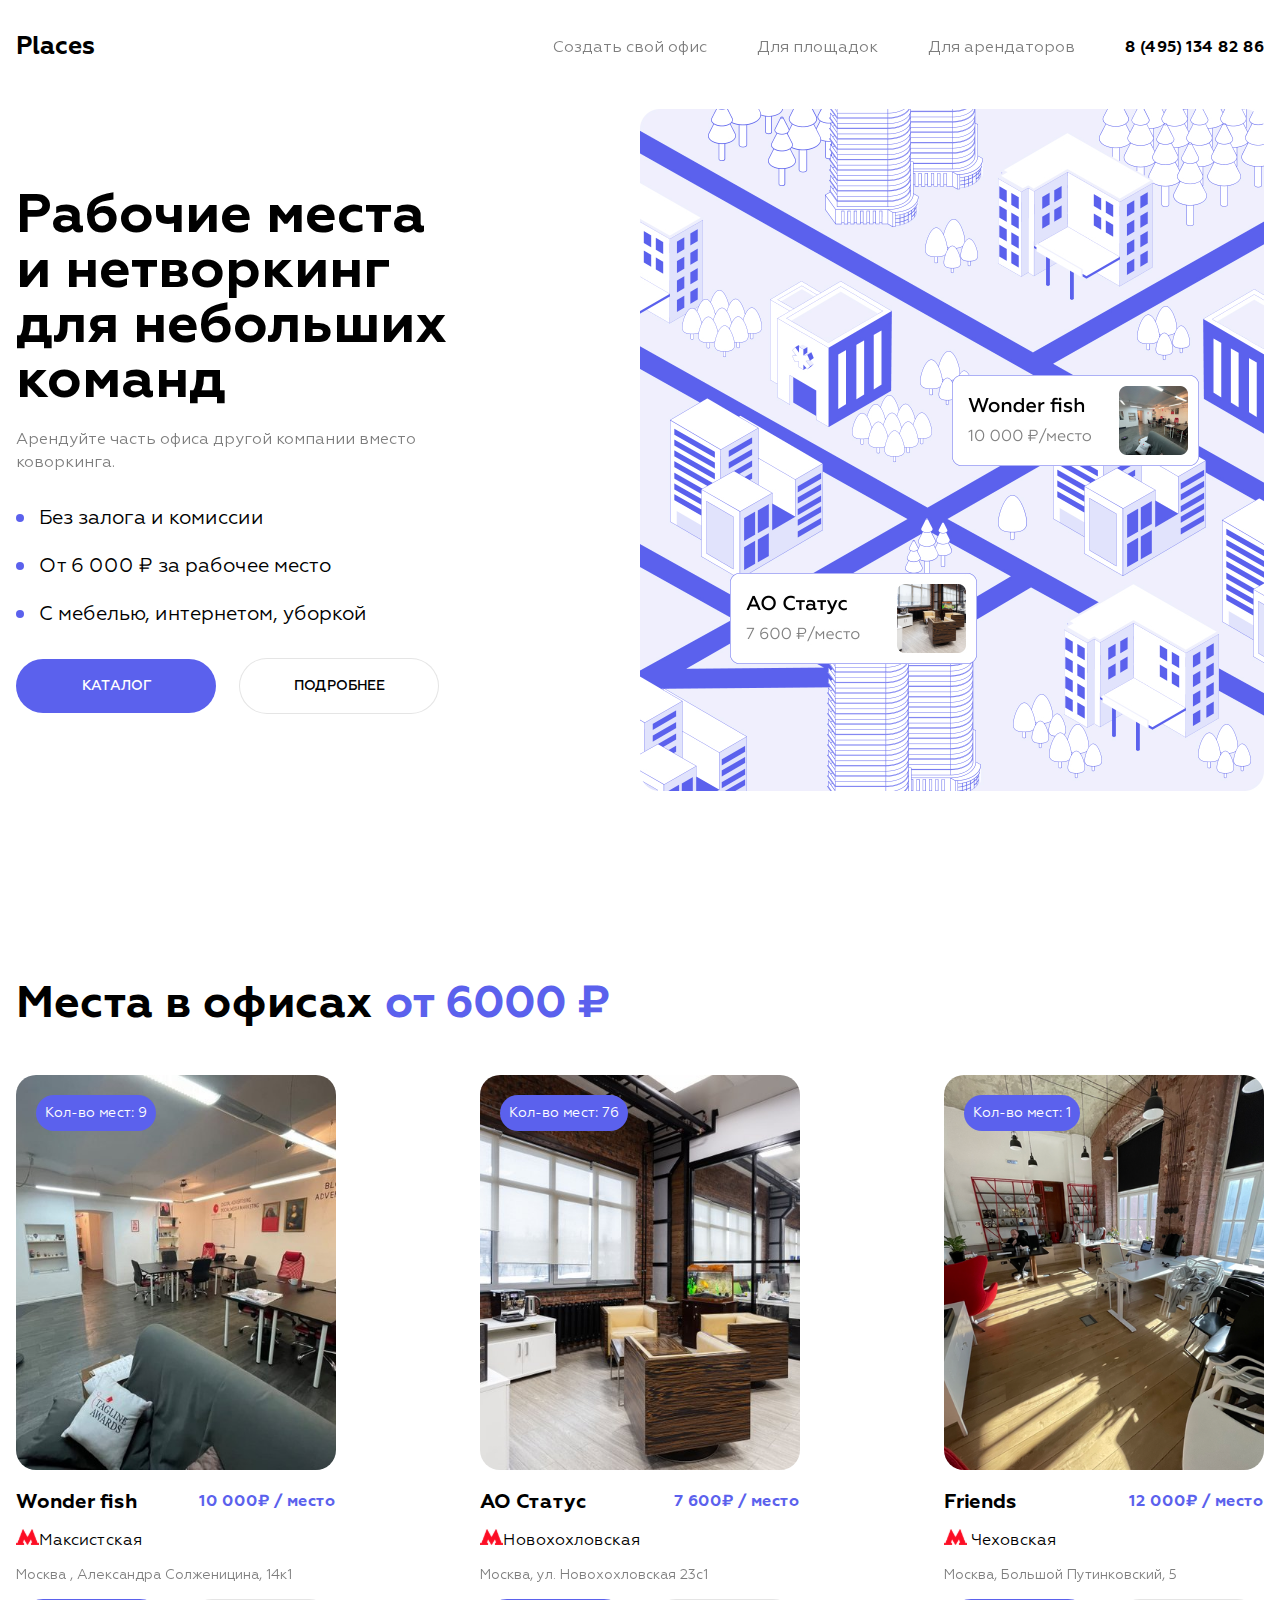
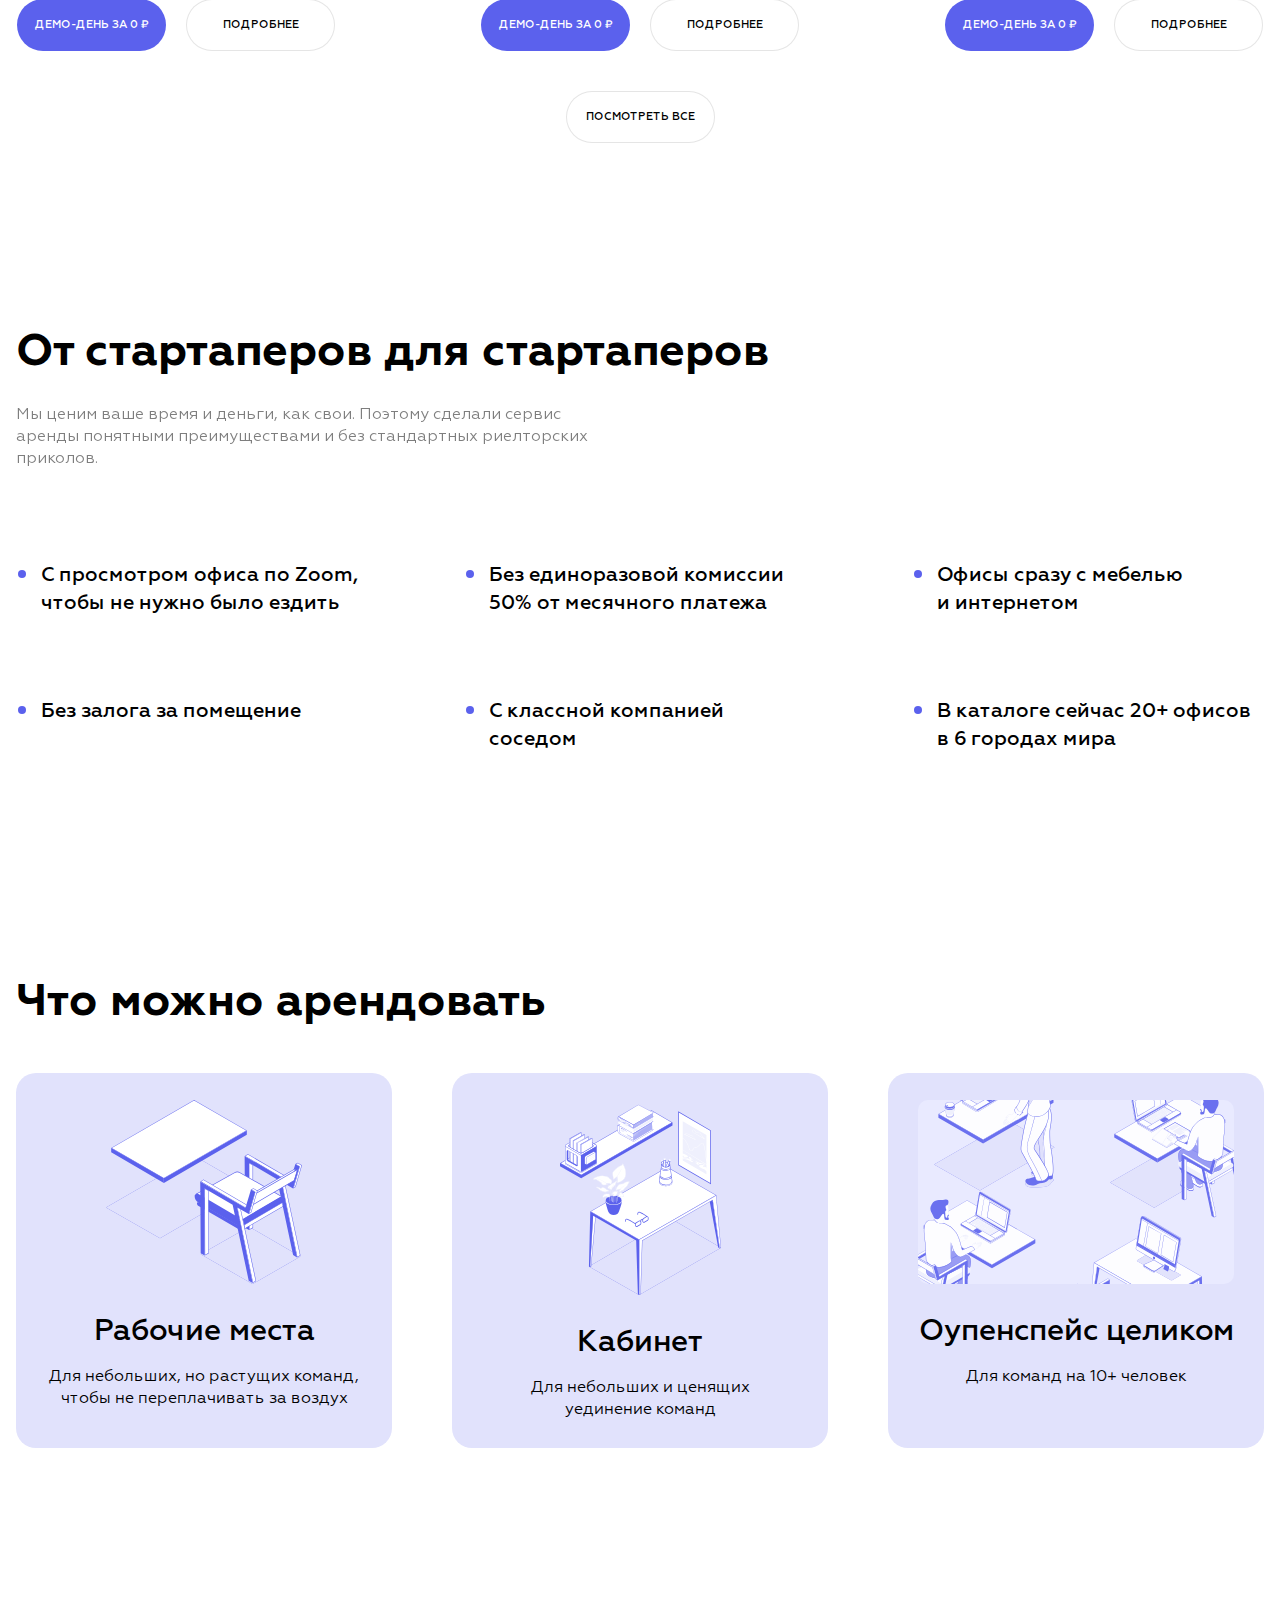
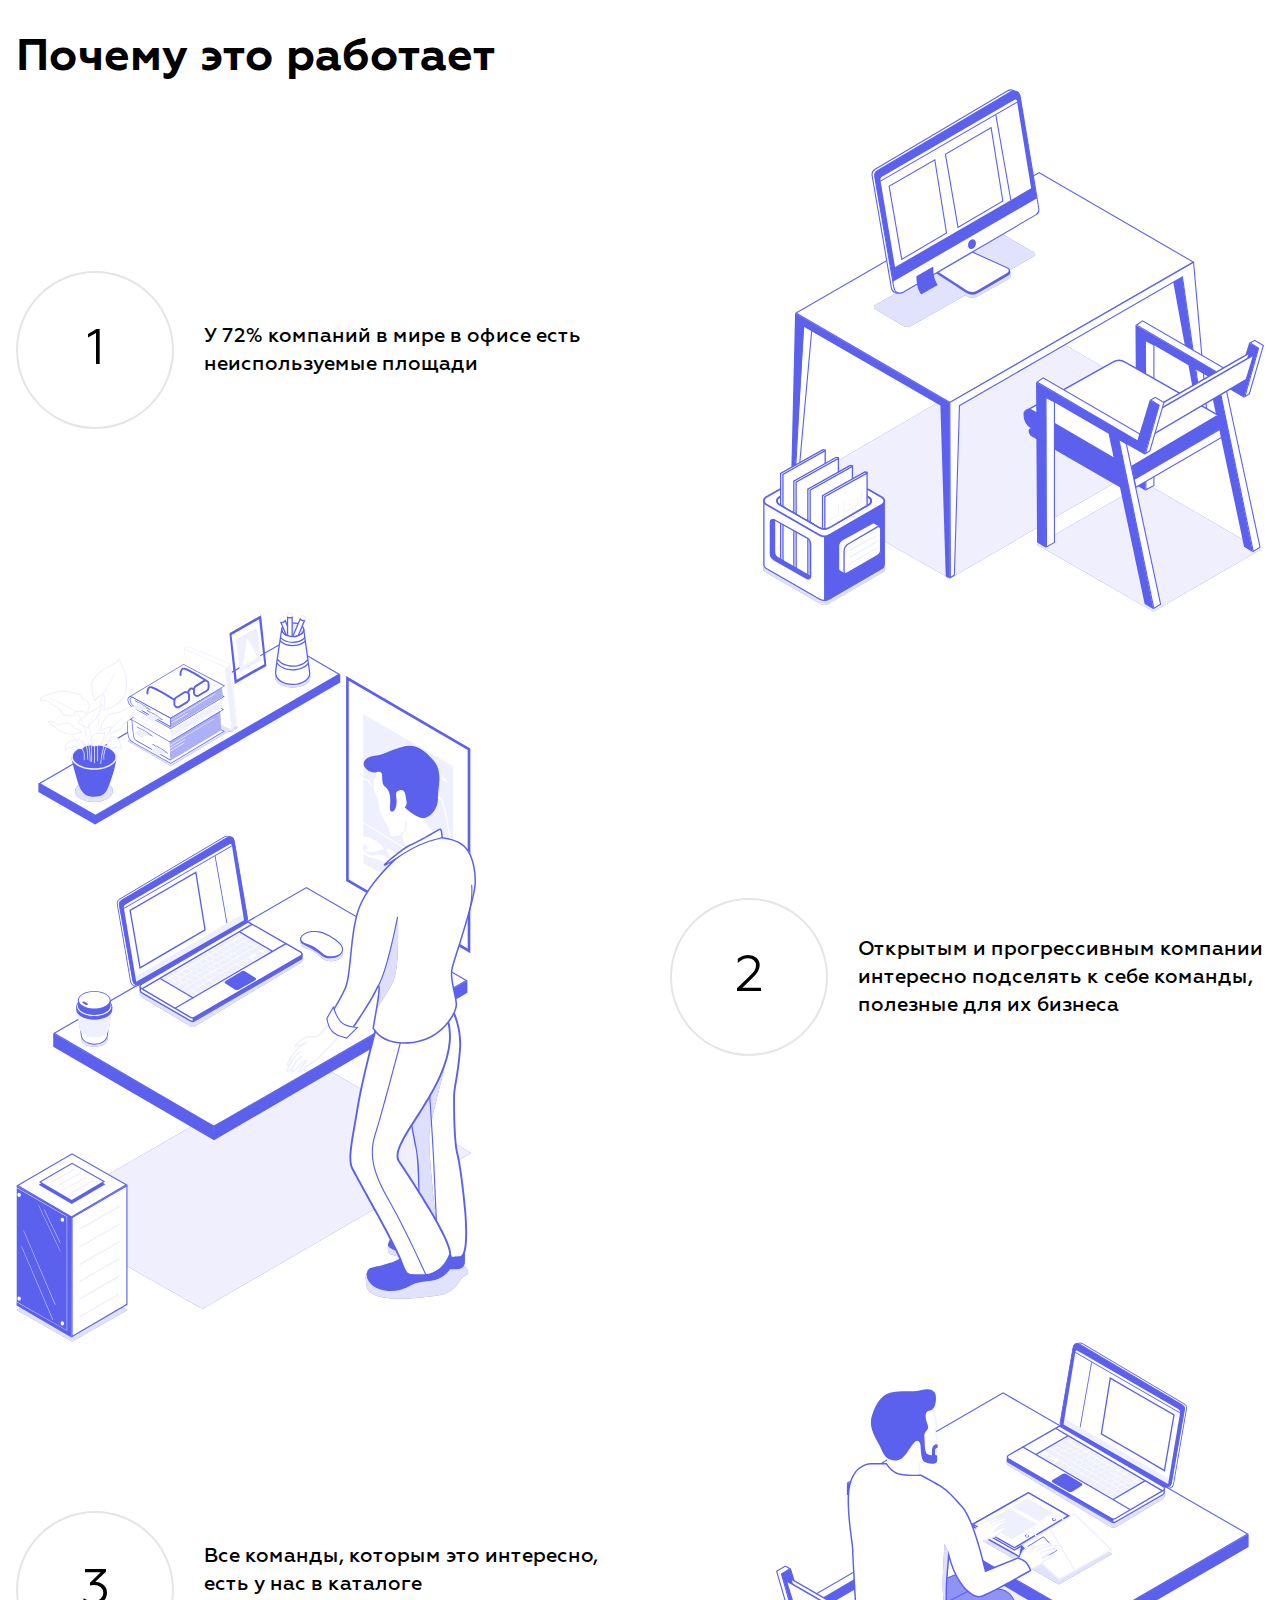
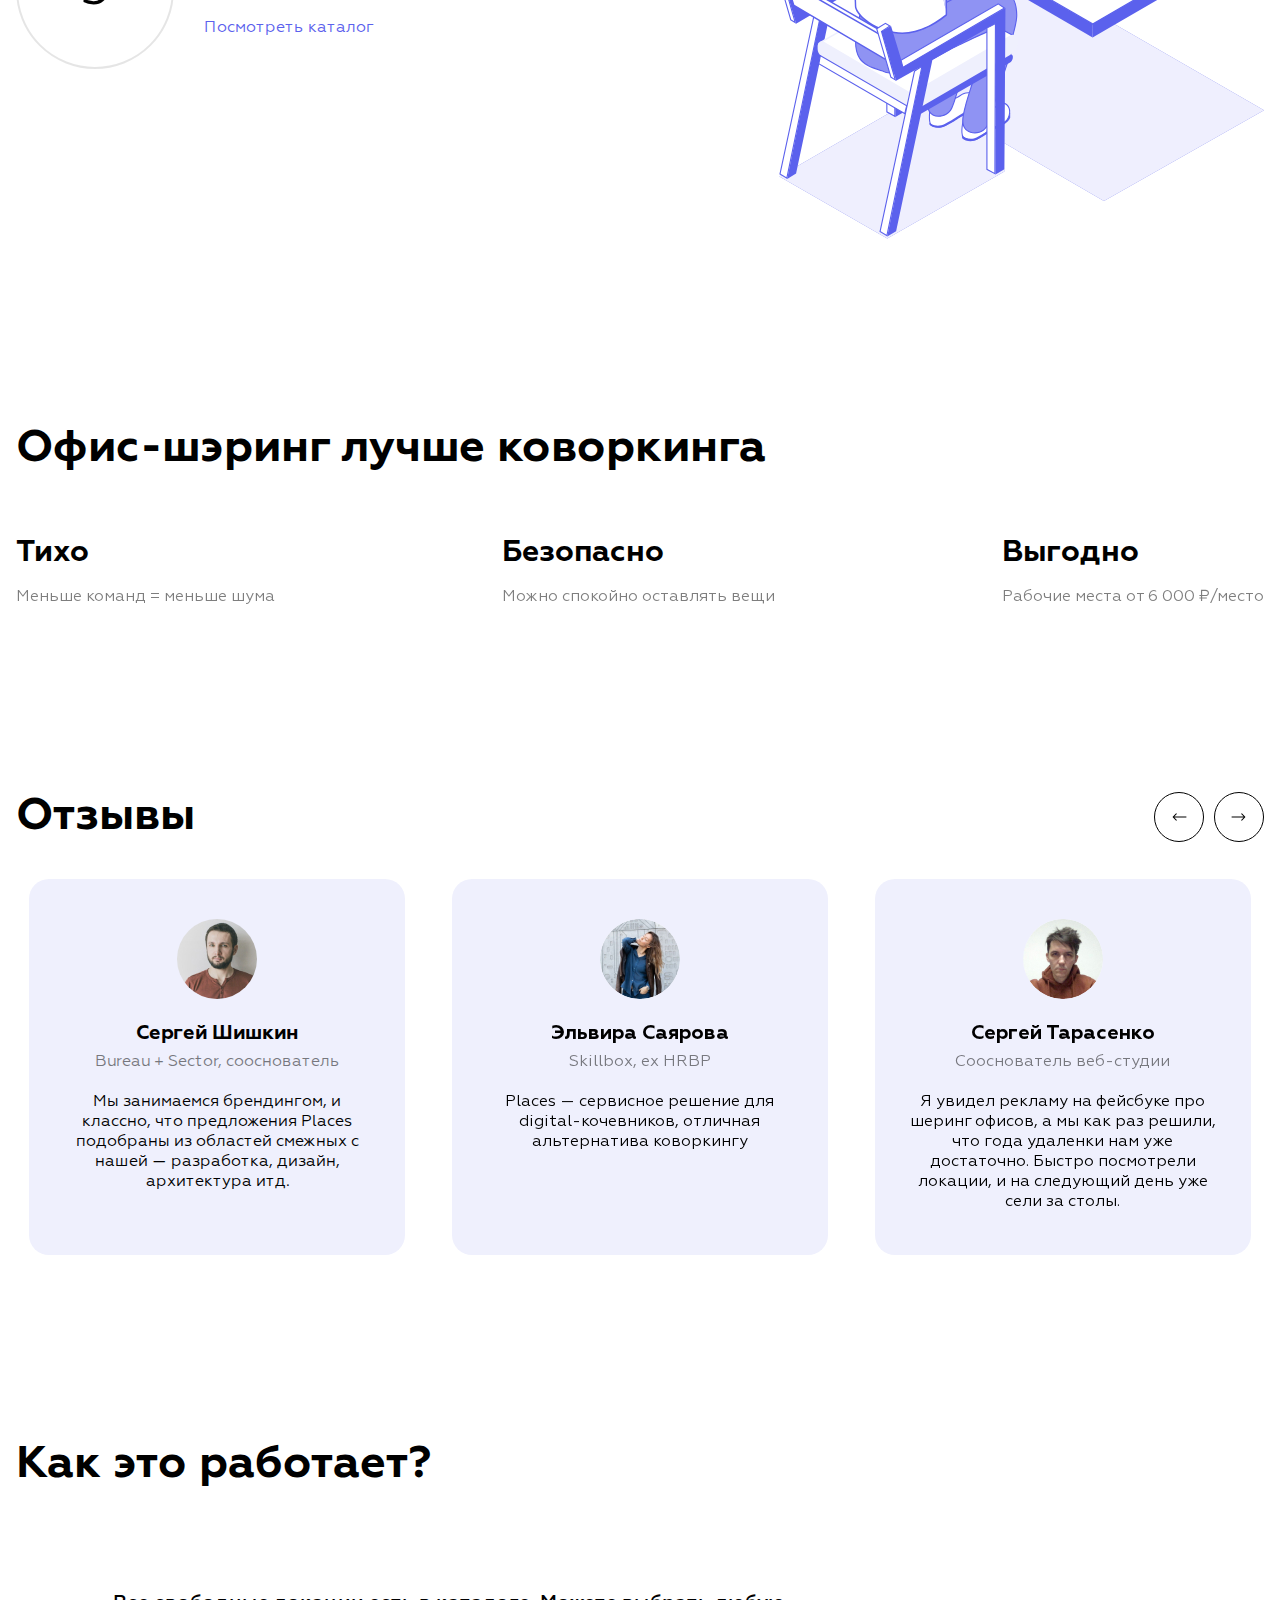
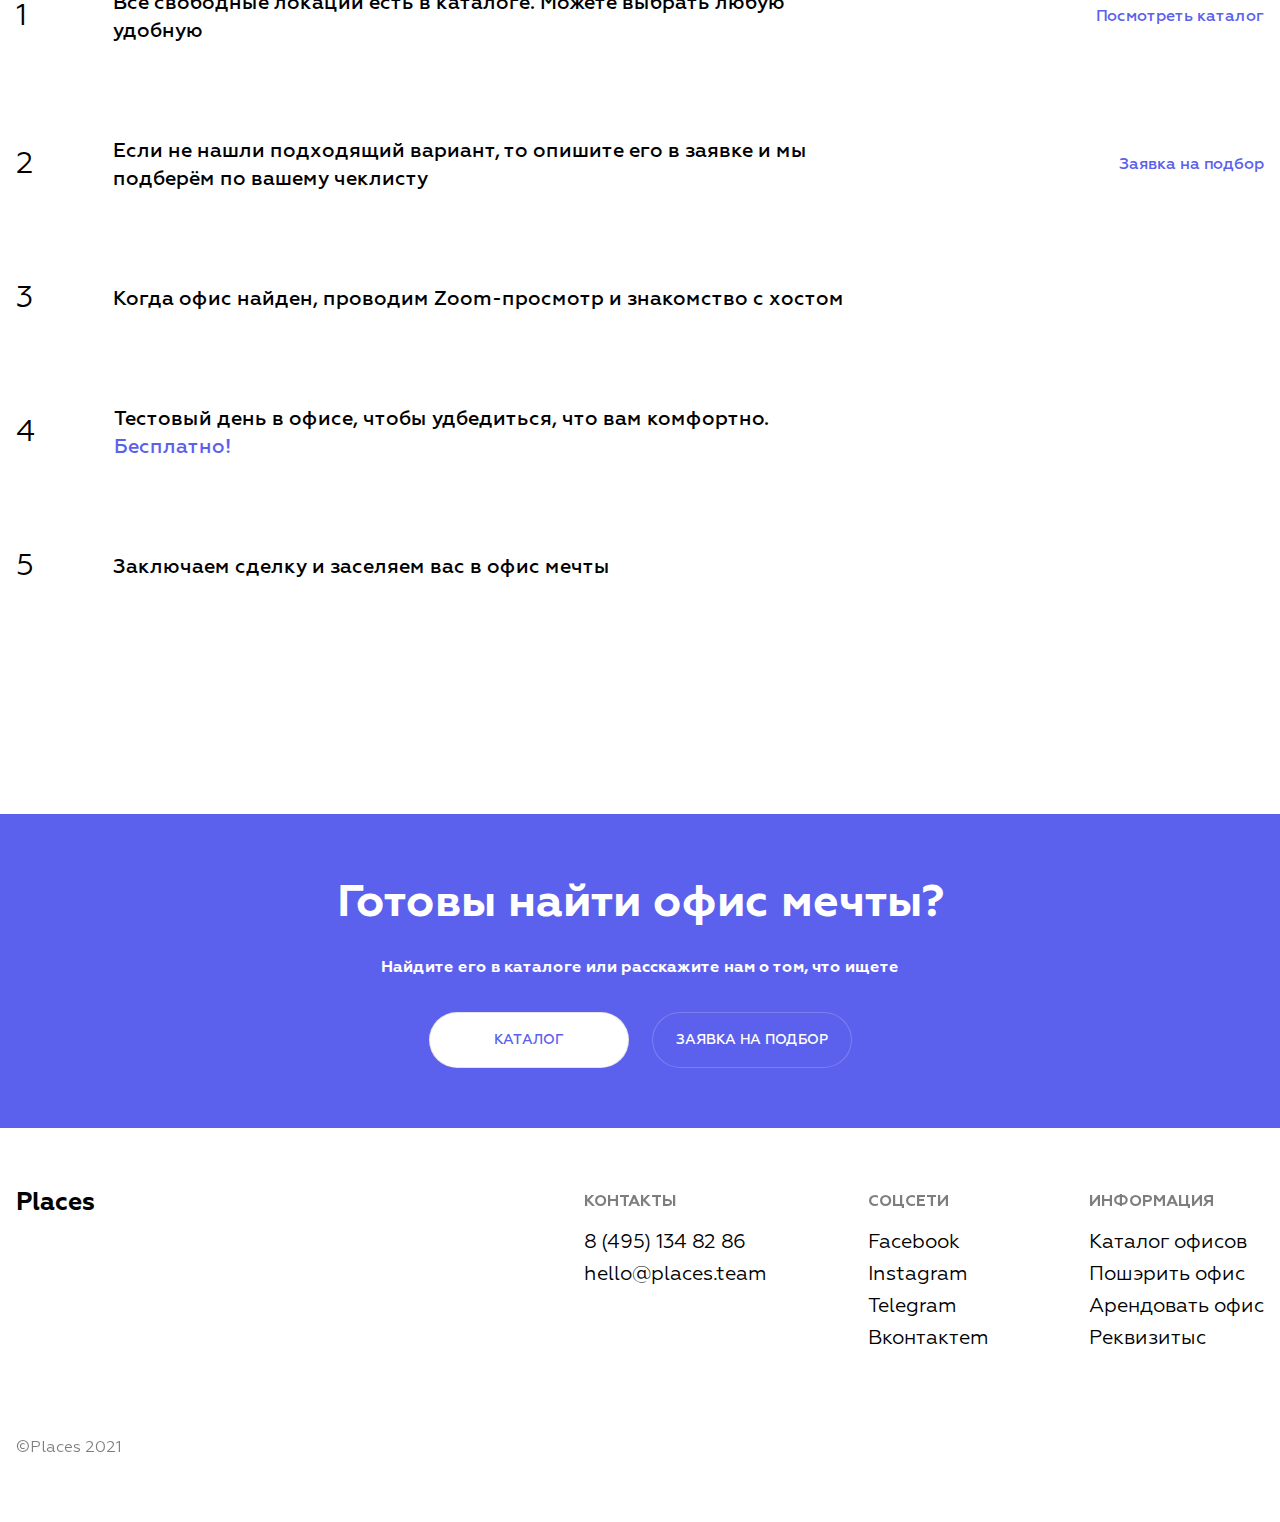
==== commit ddcf7ec1: "commitf" ====
--- a/index.html
+++ b/index.html
@@ -45,12 +45,12 @@
               для небольших команд
             </h2>
             <p class="section-subtitle">
-              Арендуйте часть офиса другой компании.
-              Без залога и комиссии. От 5 000 ₽ за рабочее место
+              Арендуйте часть офиса другой компании
+              вместо коворкинга.
             </p>
             <ul class="list">
               <li class="item">Без залога и комиссии</li>
-              <li class="item">От 5 000 ₽ за рабочее место</li>
+              <li class="item">От 6 000 ₽ за рабочее место</li>
               <li class="item">С мебелью, интернетом, уборкой</li>
             </ul>
             <div class="button-block">
@@ -71,142 +71,77 @@
             <h2 class="section-title">
               Места в офисах <span class="colorBlue">от 6000 ₽</span>
             </h2>
-            <div class="button-block">
-              <div class="button-prev prev"><img src="images/sliderArrow.svg" alt=""></div>
-              <div class="button-next next"><img src="images/sliderArrow.svg" alt=""></div>
-            </div>
-          </div>
+
+          </div>
+
           <div class="slider">
-            <div class="swiper-container">
-              <!-- Additional required wrapper -->
-              <div class="swiper-wrapper">
-                <!-- Slides -->
-                <div class="swiper-slide">
-                  <div class="office">
-                    <a href="/" class="office__wrapp-img">
-                      <span class="detail">Подробнее <img src="images/Arrow.svg" /></span>
-                      <img src="images/office/shiski.jpg" alt="" class="office__img">
-                      <div class="office__size">Кол-во мест: 3</div>
-                    </a>
-                    <div class="office__info">
-                      <div class="office__title">Shishki</div>
-                      <span class="office__price">
-                        29 550 ₽/мес
-                      </span>
-                    </div>
-                    <div class="office__metro"><img src="images/m.svg" alt="" class="office__m"> Невский
-                      проспект </div>
-                    <div class="office__street">Санкт-Петербург, Итальянская 6/4</div>
-                    <div class="office__btn-block">
-                      <button class="office__btn button">демо-день за 0 ₽</button>
-                      <button class="office__btn button button_white">подробнее</button>
-                    </div>
-
-                  </div>
-
-                </div>
-                <div class="swiper-slide">
-                  <div class="office">
-                    <a href="/" class="office__wrapp-img">
-                      <span class="detail">Подробнее <img src="images/Arrow.svg" /></span>
-                      <img src="images/office/friends.png" alt="" class="office__img">
-                      <div class="office__size">Кол-во мест: 1
-                      </div>
-                    </a>
-
-                    <div class="office__info">
-                      <div class="office__title">Friends</div>
-                      <span class="office__price">
-                        12 000 ₽/мес
-                      </span>
-                    </div>
-                    <div class="office__metro"><img src="images/m.svg" alt="" class="office__m"> Чеховская </div>
-                    <div class="office__street">Москва, Большой Путинковский, 5</div>
-                    <div class="office__btn-block">
-                      <button class="office__btn button">демо-день за 0 ₽</button>
-                      <button class="office__btn button button_white">подробнее</button>
-                    </div>
-
-                  </div>
-
-                </div>
-                <div class="swiper-slide">
-                  <div class="office">
-                    <a href="/" class="office__wrapp-img">
-                      <span class="detail">Подробнее <img src="images/Arrow.svg" /></span>
-                      <img src="images/office/Samsonov.jpg" alt="" class="office__img">
-                      <div class="office__size">Кол-во мест: 3</div>
-                    </a>
-                    <div class="office__info">
-                      <div class="office__title">Samsonov Design</div>
-                      <span class="office__price">
-                        15 000 ₽/мес
-                      </span>
-                    </div>
-                    <div class="office__metro"><img src="images/m.svg" alt="" class="office__m"> Маяковская </div>
-                    <div class="office__street">Москва,Старопименовский переулок</div>
-                    <div class="office__btn-block">
-                      <button class="office__btn button">демо-день за 0 ₽</button>
-                      <button class="office__btn button button_white">подробнее</button>
-                    </div>
-
-                  </div>
-
-                </div>
-
-                <div class="swiper-slide">
-                  <div class="office">
-                    <a href="/" class="office__wrapp-img">
-                      <span class="detail">Подробнее <img src="images/Arrow.svg" /></span>
-                      <img src="images/office/fish.jpg" alt="" class="office__img">
-                      <div class="office__size">Кол-во мест: 9</div>
-                    </a>
-                    <div class="office__info">
-                      <div class="office__title">Wonder fish</div>
-                      <span class="office__price">
-                        100 000 ₽/мес
-                      </span>
-                    </div>
-                    <div class="office__metro"><img src="images/m.svg" alt="" class="office__m">Максистская</div>
-                    <div class="office__street">Москва , Александра Солженицина, 14к1</div>
-                    <div class="office__btn-block">
-                      <button class="office__btn button">демо-день за 0 ₽</button>
-                      <button class="office__btn button button_white">подробнее</button>
-                    </div>
-
-                  </div>
-
-                </div>
-                <div class="swiper-slide">
-                  <div class="office">
-                    <a href="/" class="office__wrapp-img">
-                      <span class="detail">Подробнее <img src="images/Arrow.svg" /></span>
-                      <img src="images/office/finch.jpg" alt="" class="office__img">
-                      <div class="office__size">Кол-во мест: 13</div>
-                    </a>
-                    <div class="office__info">
-                      <div class="office__title">FINCH</div>
-                      <span class="office__price">
-                        15 000 мес ₽/мес
-                      </span>
-                    </div>
-                    <div class="office__metro"><img src="images/m.svg" alt="" class="office__m"> Электозаводская</div>
-                    <div class="office__street">Москва,Попов проезд 1 к 1</div>
-                    <div class="office__btn-block">
-                      <button class="office__btn button">демо-день за 0 ₽</button>
-                      <button class="office__btn button button_white">подробнее</button>
-                    </div>
-
-                  </div>
-
-                </div>
-
-
-              </div>
-
-
-            </div>
-          </div>
+            <div class="office">
+              <div class="office__wrapp-img">
+
+                <img src="images/office/fish.jpg" alt="" class="office__img">
+                <div class="office__size">Кол-во мест: 9</div>
+              </div>
+              <div class="office__info">
+                <div class="office__title">Wonder fish</div>
+                <span class="office__price">
+                  10 000₽ / место
+                </span>
+              </div>
+              <div class="office__metro"><img src="images/m.svg" alt="" class="office__m">Максистская</div>
+              <div class="office__street">Москва , Александра Солженицина, 14к1</div>
+              <div class="office__btn-block">
+                <button class="office__btn button">демо-день за 0 ₽</button>
+                <button class="office__btn button button_white">подробнее</button>
+              </div>
+
+            </div>
+
+            <div class="office">
+              <div class="office__wrapp-img">
+
+                <img src="images/office/ОСтатус.jpg" alt="" class="office__img">
+                <div class="office__size">Кол-во мест: 76</div>
+              </div>
+              <div class="office__info">
+                <div class="office__title">АО Статус</div>
+                <span class="office__price">
+                  7 600₽ / место
+                </span>
+              </div>
+              <div class="office__metro"><img src="images/m.svg" alt="" class="office__m">Новохохловская</div>
+              <div class="office__street">Москва, ул. Новохохловская 23с1</div>
+              <div class="office__btn-block">
+                <button class="office__btn button">демо-день за 0 ₽</button>
+                <button class="office__btn button button_white">подробнее</button>
+              </div>
+
+            </div>
+
+            <div class="office">
+              <div class="office__wrapp-img">
+
+                <img src="images/office/friends.png" alt="" class="office__img">
+                <div class="office__size">Кол-во мест: 1
+                </div>
+              </div>
+
+              <div class="office__info">
+                <div class="office__title">Friends</div>
+                <span class="office__price">
+                  12 000₽ / место
+                </span>
+              </div>
+              <div class="office__metro"><img src="images/m.svg" alt="" class="office__m"> Чеховская </div>
+              <div class="office__street">Москва, Большой Путинковский, 5</div>
+              <div class="office__btn-block">
+                <button class="office__btn button">демо-день за 0 ₽</button>
+                <button class="office__btn button button_white">подробнее</button>
+              </div>
+
+            </div>
+
+          </div>
+
           <button class="button button_white">Поcмотреть все</button>
         </div>
       </section>
@@ -307,7 +242,7 @@
             </div>
             <div class="advantages">
               <h2 class="advantages__title">Выгодно</h2>
-              <p class="advantages__text">Рабочие места от 5 000 ₽/мес</p>
+              <p class="advantages__text">Рабочие места от 6 000 ₽/место</p>
             </div>
           </div>
 
@@ -459,7 +394,7 @@
           <h3 class="section-subtitle">Найдите его в каталоге или расскажите нам о том, что ищете</h3>
           <div class="button-block">
             <a href="/" class="button button_white">Каталог</a>
-            <a href="/" class="button button_blue">Заявка на подбор</a>
+            <button class="button button_blue" id="btn">Заявка на подбор</button>
           </div>
         </div>
       </section>
@@ -473,10 +408,10 @@
               <h2 class="contacts__title">контакты</h2>
               <ul class="contacts__list">
                 <li class="contacts__item">
-                  <a href="tel:89269990990" class="contacts__link">8 (926) 999 09 90</a>
-                </li>
-                <li class="contacts__item">
-                  <a href="mailto:places@gmail.com" class="contacts__link">places@gmail.com</a>
+                  <a href="tel:84951348286" class="contacts__link">8 (495) 134 82 86</a>
+                </li>
+                <li class="contacts__item">
+                  <a href="mailto:hello@places.team" class="contacts__link">hello@places.team</a>
                 </li>
               </ul>
             </div>
@@ -520,7 +455,22 @@
         <div class="copi">©Places 2021</div>
       </div>
     </footer>
-
+    <div class="pop-up">
+      <div class="pop-up__container">
+        <div class="pop-up__wrapper">
+          <h2 class="pop-up__title">Готовы найти офис мечты?</h2>
+          <h3 class="pop-up__subtitle">Расскажите нам о том, что ищете</h3>
+          <form action="" class="pop-up__form">
+            <div class="pop-up__wrapp-input">
+              <input type="text" class="pop-up__input" placeholder="Имя">
+              <input type="text" class="pop-up__input" placeholder="Телефон">
+            </div>
+            <textarea class="pop-up__textarea" placeholder="Тут вы рассказываете про офис мечты"></textarea>
+            <button class="pop-up__submit button button_white">отправить</button>
+          </form>
+        </div>
+      </div>
+    </div>
 
 
   </div>
--- a/css/main.css
+++ b/css/main.css
@@ -410,7 +410,14 @@
   box-sizing:border-box;
   max-width:200px;
   padding:18px 10px;
-  width:100%; }
+  width:100%;
+  cursor:pointer; }
+
+.button:hover{
+    -webkit-transform:scale(1.1);
+    -ms-transform:scale(1.1);
+    transform:scale(1.1);
+    box-shadow:0px 5px 33px 2px rgba(34, 60, 80, 0.2); }
 
 @media screen and (max-width: 576px){
     .button{
@@ -423,6 +430,120 @@
 
 .button_blue{
     border:1px solid rgba(255, 255, 255, 0.2); }
+
+.pop-up{
+  top:0;
+  display:none;
+  -webkit-box-align:center;
+  align-items:center;
+  -webkit-box-pack:center;
+  justify-content:center;
+  position:fixed;
+  width:100%;
+  height:100vh;
+  background:rgba(255, 255, 255, 0.5);
+  box-shadow:inset -5px -5px 250px rgba(255, 255, 255, 0.02);
+  -webkit-backdrop-filter:blur(10px);
+  backdrop-filter:blur(10px);
+  z-index:5; }
+
+.pop-up__container{
+    background:#5B61ED;
+    border-radius:20px;
+    padding:60px 20px;
+    max-width:908px;
+    width:100%;
+    margin:0 15px; }
+
+@media screen and (max-width: 695px){
+      .pop-up__container{
+        padding:30px 20px; } }
+
+.pop-up__wrapper{
+    max-width:624px;
+    margin:0 auto;
+    width:100%;
+    text-align:center; }
+
+.pop-up__title{
+    font-size:4rem;
+    line-height:120%;
+    color:#FFFFFF;
+    margin-bottom:20px; }
+
+.pop-up__subtitle{
+    font-size:16px;
+    line-height:28px;
+    color:#FFFFFF;
+    margin-bottom:30px; }
+
+@media screen and (max-width: 576px){
+      .pop-up__subtitle{
+        font-size:14px; } }
+
+.pop-up__wrapp-input{
+    display:-webkit-box;
+    display:flex;
+    flex-wrap:wrap;
+    -webkit-box-pack:center;
+    justify-content:center;
+    margin:-10px;
+    margin-bottom:10px; }
+
+.pop-up__input{
+    padding:12px 5px 12px 20px;
+    background:rgba(255, 255, 255, 0.1);
+    color:rgba(255, 255, 255, 0.5);
+    font-size:16px;
+    line-height:28px;
+    border-radius:5px;
+    max-width:302px;
+    width:100%;
+    height:55px;
+    margin:10px; }
+
+@media screen and (max-width: 695px){
+      .pop-up__input{
+        max-width:100%; } }
+
+.pop-up__input::-webkit-input-placeholder{
+      color:rgba(255, 255, 255, 0.5); }
+
+.pop-up__input:-ms-input-placeholder{
+      color:rgba(255, 255, 255, 0.5); }
+
+.pop-up__input::-ms-input-placeholder{
+      color:rgba(255, 255, 255, 0.5); }
+
+.pop-up__input::placeholder{
+      color:rgba(255, 255, 255, 0.5); }
+
+.pop-up__textarea{
+    padding:12px 5px 5px 20px;
+    background:rgba(255, 255, 255, 0.1);
+    color:rgba(255, 255, 255, 0.5);
+    width:100%;
+    height:129px;
+    font-size:16px;
+    line-height:28px;
+    border-radius:5px;
+    margin-bottom:30px; }
+
+.pop-up__textarea::-webkit-input-placeholder{
+      color:rgba(255, 255, 255, 0.5); }
+
+.pop-up__textarea:-ms-input-placeholder{
+      color:rgba(255, 255, 255, 0.5); }
+
+.pop-up__textarea::-ms-input-placeholder{
+      color:rgba(255, 255, 255, 0.5); }
+
+.pop-up__textarea::placeholder{
+      color:rgba(255, 255, 255, 0.5); }
+
+.pop-up-active{
+  display:-webkit-box;
+  display:flex; }
 
 .tabs-block .row{
   display:-webkit-box;
@@ -648,6 +769,10 @@
 
 .advantages-section{
   margin:180px 0; }
+
+@media screen and (max-width: 768px){
+    .advantages-section{
+      margin:70px 0; } }
 
 @media screen and (max-width: 576px){
     .advantages-section{
@@ -781,6 +906,10 @@
 .faq-section{
   margin:180px 0 233px; }
 
+@media screen and (max-width: 768px){
+    .faq-section{
+      margin:70px 0; } }
+
 @media screen and (max-width: 567px){
     .faq-section{
       margin:50px 0; } }
@@ -914,6 +1043,10 @@
 
 .places-section{
   margin:180px 0; }
+
+@media screen and (max-width: 768px){
+    .places-section{
+      margin:70px 0; } }
 
 @media screen and (max-width: 576px){
     .places-section{
@@ -1022,6 +1155,10 @@
 .reviews-section{
   margin:180px 0; }
 
+@media screen and (max-width: 768px){
+    .reviews-section{
+      margin:70px 0; } }
+
 @media screen and (max-width: 567px){
     .reviews-section{
       margin:50px 0; } }
@@ -1085,6 +1222,10 @@
 
 .safety-section{
   margin:180px 0; }
+
+@media screen and (max-width: 768px){
+    .safety-section{
+      margin:70px 0; } }
 
 @media screen and (max-width: 576px){
     .safety-section{
@@ -1229,7 +1370,11 @@
 .slider-section{
   margin:180px 0; }
 
-@media screen and (max-width: 480px){
+@media screen and (max-width: 768px){
+    .slider-section{
+      margin:70px 0; } }
+
+@media screen and (max-width: 576px){
     .slider-section{
       margin:50px 0; } }
 
@@ -1261,13 +1406,27 @@
       .slider-section .button-block{
         margin-top:20px; } }
 
+.slider-section .slider{
+    display:-webkit-box;
+    display:flex;
+    -webkit-box-pack:justify;
+    justify-content:space-between;
+    margin:-10px; }
+
+@media screen and (max-width: 880px){
+      .slider-section .slider{
+        flex-wrap:wrap;
+        -webkit-box-pack:center;
+        justify-content:center; } }
+
 .slider-section .office{
-    max-width:376px; }
+    max-width:320px;
+    margin:10px; }
 
 @media screen and (max-width: 480px){
       .slider-section .office{
-        max-width:240px;
-        margin:0 auto; } }
+        margin:0 auto 10px;
+        max-width:412px; } }
 
 .slider-section .office__wrapp-img{
       position:relative;
@@ -1279,23 +1438,11 @@
       align-items:center;
       -webkit-box-pack:center;
       justify-content:center;
-      margin-bottom:20px;
       -webkit-transition:all 3s;
-      transition:all 3s; }
-
-.slider-section .office__wrapp-img:before{
-        position:absolute;
-        content:'';
-        width:100%;
-        height:100%;
-        opacity:0;
-        background-color:#000000;
-        -webkit-transition:all 0.5s;
-        transition:all 0.5s;
-        z-index:2; }
-
-.slider-section .office__wrapp-img:hover:before{
-        opacity:0.6; }
+      transition:all 3s;
+      max-width:320px;
+      margin:0 auto;
+      margin-bottom:20px; }
 
 .slider-section .office__info{
       display:-webkit-box;
@@ -1327,7 +1474,7 @@
 
 .slider-section .office__street{
       z-index:0;
-      font-size:16px;
+      font-size:14px;
       line-height:20px;
       opacity:0.5;
       margin-bottom:14px; }
@@ -1346,8 +1493,13 @@
       align-items:center;
       color:#FFFFFF;
       z-index:0;
-      left:16px;
-      top:30px; }
+      left:20px;
+      top:20px; }
+
+@media screen and (max-width: 768px){
+        .slider-section .office__size{
+          left:10px;
+          top:10px; } }
 
 .slider-section .office__btn-block{
       margin:-10px;
@@ -1359,31 +1511,11 @@
 
 .slider-section .office__btn{
       margin:10px !important;
-      max-width:178px; }
-
-.slider-section .office__wrapp-img:hover > .detail{
-    opacity:1; }
-
-.slider-section .detail{
-    opacity:0;
-    display:-webkit-box;
-    display:flex;
-    -webkit-box-align:center;
-    align-items:center;
-    position:absolute;
-    font-weight:500;
-    font-size:16px;
-    line-height:20px;
-    color:#FFFFFF;
-    -webkit-transition:all 0.5s;
-    transition:all 0.5s;
-    z-index:6; }
-
-.slider-section .detail img{
-      margin:2px 0 0 8px; }
+      max-width:178px;
+      cursor:pointer; }
 
 .slider-section .slider{
-    margin-bottom:60px; }
+    margin-bottom:30px; }
 
 @media screen and (max-width: 480px){
       .slider-section .slider{
@@ -1391,7 +1523,10 @@
 
 .slider-section .button{
     display:block;
-    margin:0 auto; }
+    margin:0 auto;
+    max-width:149px;
+    font-size:11px;
+    cursor:pointer; }
 
 .colorBlue{
   color:#5B61ED; }
@@ -1413,6 +1548,8 @@
 .startup-section .list{
   display:-webkit-box;
   display:flex;
+  -webkit-box-pack:center;
+  justify-content:center;
   flex-wrap:wrap;
   margin:0 -50px; }
 
@@ -1423,7 +1560,7 @@
   line-height:28px;
   color:#000000;
   box-sizing:border-box;
-  max-width:363px;
+  width:348px;
   padding-left:23px;
   margin:40px 50px; }
 
@@ -1445,6 +1582,10 @@
 .tabs-section{
   margin:180px 0; }
 
+@media screen and (max-width: 768px){
+    .tabs-section{
+      margin:70px 0; } }
+
 @media screen and (max-width: 576px){
     .tabs-section{
       margin:50px 0; } }
@@ -1481,10 +1622,6 @@
     max-width:200px;
     width:100%; }
 
-@media screen and (max-width: 576px){
-      .tabs-section .button{
-        font-size:12px; } }
-
 .tabs-section .button:last-child{
       margin-left:20px; }
 
@@ -1538,6 +1675,10 @@
 
 .why-section{
   margin:180px 0; }
+
+@media screen and (max-width: 768px){
+    .why-section{
+      margin:70px 0; } }
 
 @media screen and (max-width: 567px){
     .why-section{
@@ -1666,6 +1807,10 @@
 .why-share-section{
   margin:180px 0; }
 
+@media screen and (max-width: 768px){
+    .why-share-section{
+      margin:70px 0; } }
+
 @media screen and (max-width: 576px){
     .why-share-section{
       margin:50px 0; } }
@@ -1772,6 +1917,10 @@
     -webkit-transform:translateY(-50%);
     -ms-transform:translateY(-50%);
     transform:translateY(-50%); }
+
+@media screen and (max-width: 768px){
+      .work-section .item:before{
+        display:none; } }
 
 .work-section .button-block{
   margin:-10px; }
